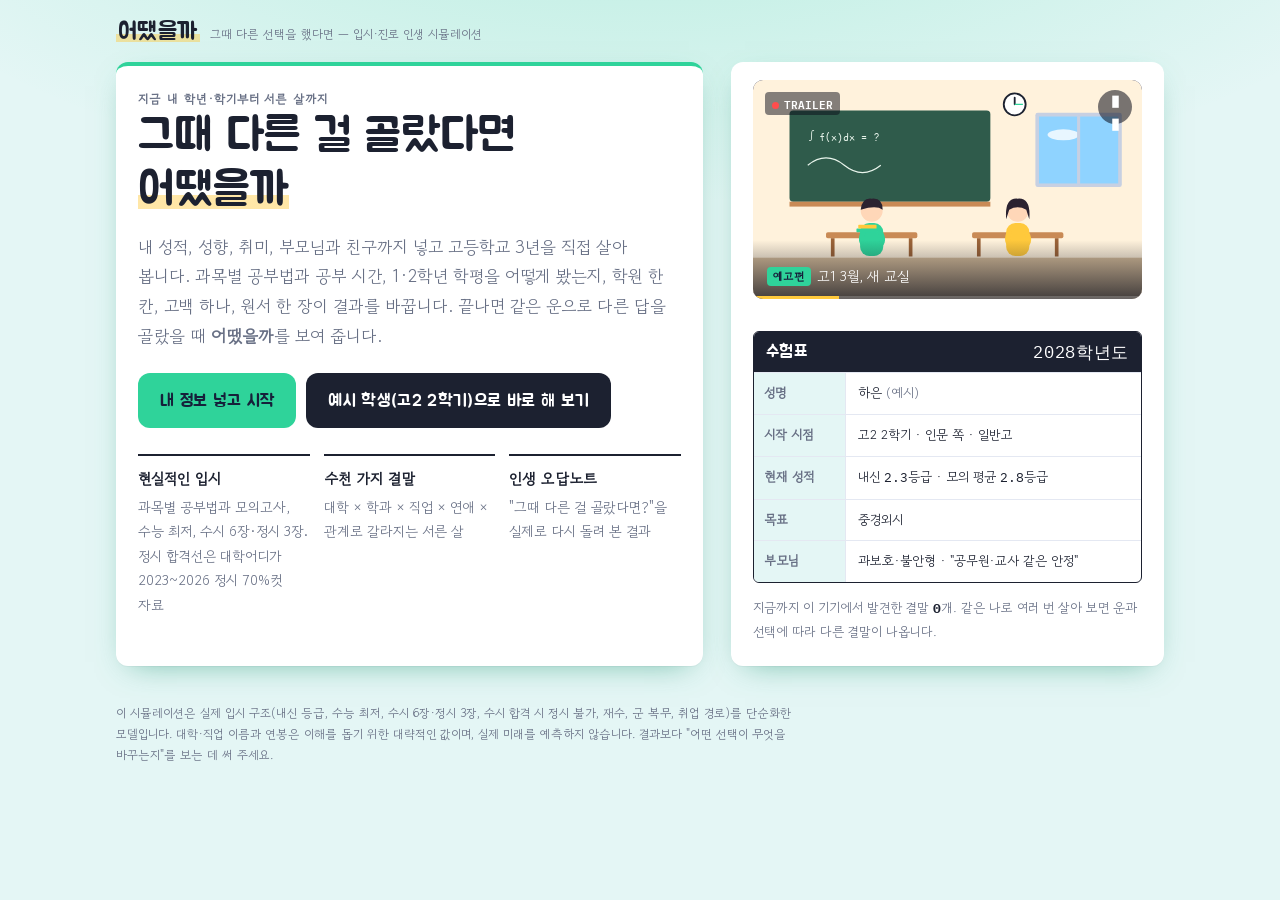
==== eottae/index.html @ bd0b73d7 "관리자 메뉴: '공부 현황'을 빼고 '어땠을까'(입시·진로 인생 시뮬레이션)를 넣다 - 학생 관리 묶음의 '공부 현황' 단추와 화면, 불러오는 함수를 지웠다 - 그 자리에 '어땠을" ====
<!doctype html>
<html lang="ko">
<title>어땠을까</title>
<meta name="claude:viewport-fit-sides" content="cover">
<meta name="viewport" content="width=device-width, initial-scale=1, viewport-fit=cover">
<meta charset="utf-8">
<link rel="preconnect" href="https://fonts.googleapis.com">
<link rel="preconnect" href="https://fonts.gstatic.com" crossorigin>
<link rel="stylesheet" href="https://fonts.googleapis.com/css2?family=Jua&family=Gowun+Dodum&family=Gaegu:wght@400;700&family=IBM+Plex+Mono:wght@500;600&display=swap">
<style>
/* 레이아웃: 시험지 카드 구조는 그대로. 학년마다 색이 바뀌고(고1 연두 → 고2 하늘 → 고3 보라 → 입시 주황 → 대학 코랄 → 서른 금색),
   방금 한 선택이 좋았는지·아쉬웠는지·보통이었는지에 따라 화면 분위기 색(mood)이 바뀐다. 상황마다 짧은 그림 영상이 붙는다. */
:root {
  --base: #f8faff; --sheet: #ffffff; --ink: #1c2130; --muted: #687085; --rule: #e4e8f2;
  --accent: #2fd39a; --accent2: #ffc93c;
  --on: #16203a;   /* 밝은 메인 색 위의 글자 */
  --accent-ink: color-mix(in srgb, var(--accent) 58%, #0f1630);   /* 밝은 바탕 위에 메인 색으로 쓰는 글자 */
  --good: #12a564; --bad: #e5483d; --normal: #7d879b;
  --mood: var(--accent);
  --omr: var(--accent);
  --omr-soft: color-mix(in srgb, var(--accent) 13%, var(--sheet));
  --paper: color-mix(in srgb, var(--accent) 10%, var(--base));
  --hl: color-mix(in srgb, var(--accent2) 45%, transparent);
  --red: #e5483d; --red-soft: color-mix(in srgb, #e5483d 14%, var(--sheet));
  --good-soft: color-mix(in srgb, var(--good) 13%, var(--sheet));
  --warn: #c27a0e; --warn-soft: color-mix(in srgb, #f5a524 16%, var(--sheet));
  --bad-soft: color-mix(in srgb, var(--bad) 13%, var(--sheet));
  --shadow: 0 1px 0 rgba(28,33,48,.04), 0 10px 30px -14px color-mix(in srgb, var(--accent) 45%, rgba(28,33,48,.4));
  --f-display: "Jua", "Gowun Dodum", "Apple SD Gothic Neo", "Malgun Gothic", sans-serif;
  --f-body: "Gowun Dodum", "Apple SD Gothic Neo", "Malgun Gothic", sans-serif;
  --f-hand: "Gaegu", "Gowun Dodum", cursive;
  --f-num: "IBM Plex Mono", ui-monospace, "SFMono-Regular", Menlo, monospace;
  --r: 12px;
}
@media (prefers-color-scheme: dark) { :root:not([data-theme="light"]) { --base: #0f1118; --sheet: #181b25; --ink: #eceef4; --muted: #a0a7b8; --rule: #2a2f3d; --good: #3ad48b; --bad: #ff6a5f; --normal: #9aa3b6; --warn: #f0b04a; --accent-ink: var(--accent); color-scheme: dark; } }
:root[data-theme="dark"] { --base: #0f1118; --sheet: #181b25; --ink: #eceef4; --muted: #a0a7b8; --rule: #2a2f3d; --good: #3ad48b; --bad: #ff6a5f; --normal: #9aa3b6; --warn: #f0b04a; --accent-ink: var(--accent); color-scheme: dark; }
:root[data-phase="g1"]  { --accent: #2fd39a; --accent2: #ffc93c; }
:root[data-phase="g2"]  { --accent: #4aa8ff; --accent2: #3fe0e8; }
:root[data-phase="g3"]  { --accent: #a68bff; --accent2: #ff8cc6; }
:root[data-phase="adm"] { --accent: #ff9d52; --accent2: #ffd84d; }
:root[data-phase="col"] { --accent: #ff7fa6; --accent2: #b49bff; }
:root[data-phase="end"] { --accent: #f7c52b; --accent2: #ff7fa6; }
:root[data-mood="good"]   { --mood: var(--good); }
:root[data-mood="bad"]    { --mood: var(--bad); }
:root[data-mood="normal"] { --mood: var(--normal); }

* { box-sizing: border-box; }
html, body { min-height: 100%; }
body { word-break: keep-all; overflow-wrap: anywhere; margin: 0; background: radial-gradient(1200px 520px at 50% -160px, color-mix(in srgb, var(--mood) 26%, transparent), transparent 70%), var(--paper); background-repeat: no-repeat; transition: background .6s ease; color: var(--ink); font: 16px/1.75 var(--f-body); letter-spacing: 0; -webkit-font-smoothing: antialiased; }
.wrap { max-width: 1080px; margin: 0 auto; padding-block: 20px 64px; padding-left: max(16px, env(safe-area-inset-left, 0px)); padding-right: max(16px, env(safe-area-inset-right, 0px)); }
h1, h2, h3 { text-wrap: balance; margin: 0; }
button { font: inherit; color: inherit; cursor: pointer; }
button:focus-visible, input:focus-visible, select:focus-visible { outline: 2px solid var(--omr); outline-offset: 2px; }
.num { font-family: var(--f-num); font-variant-numeric: tabular-nums; }
.eyebrow { font-size: 12px; letter-spacing: .08em; color: var(--muted); font-weight: 600; }

/* 상단 */
.top { display: flex; align-items: center; justify-content: space-between; gap: 12px; margin-bottom: 18px; }
.brand { display: flex; align-items: baseline; gap: 10px; }
.brand b { font: 400 24px/1 var(--f-display); color: var(--ink); letter-spacing: -.02em; background: linear-gradient(transparent 58%, var(--hl) 58%, var(--hl) 92%, transparent 92%); padding: 0 2px; }
.brand b { white-space: nowrap; }
.brand span { font-size: 12px; color: var(--muted); }
@media (max-width: 480px) { .brand span { display: none; } }
.ghost { background: none; border: 1px solid var(--rule); border-radius: 999px; padding: 6px 12px; font-size: 13px; color: var(--muted); }
.ghost:hover { color: var(--ink); border-color: var(--muted); }

/* 시트 */
.sheet { background: var(--sheet); border-radius: var(--r); box-shadow: var(--shadow); position: relative; }
.sheet.omr { border-left: 0; border-top: 4px solid var(--accent); }

.pad { padding: 22px 22px; }
@media (max-width: 560px) { .pad { padding: 18px 16px; } }

/* 시작 화면 */
.hero { display: grid; grid-template-columns: 1.15fr .85fr; gap: 28px; align-items: stretch; }
@media (max-width: 820px) { .hero { grid-template-columns: 1fr; } }
.hero h1 { font: 400 46px/1.18 var(--f-display); letter-spacing: 0; word-break: keep-all; }
.hero h1 em { font-style: normal; background: linear-gradient(transparent 60%, var(--hl) 60%, var(--hl) 92%, transparent 92%); }
.hero p.lead { font-size: 17px; color: var(--muted); max-width: 34em; margin: 14px 0 22px; }
.ticket { display: grid; gap: 0; border: 1.5px solid var(--ink); border-radius: 6px; overflow: hidden; font-size: 13px; }
.ticket .row { display: grid; grid-template-columns: 92px 1fr; border-top: 1px solid var(--rule); }
.ticket .row:first-child { border-top: 0; }
.ticket .k { background: var(--paper); color: var(--muted); font-weight: 700; padding: 9px 10px; border-right: 1px solid var(--rule); }
.ticket .v { padding: 9px 12px; min-width: 0; }
.ticket .head { background: var(--ink); color: var(--sheet); padding: 10px 12px; font: 400 17px/1.2 var(--f-display); letter-spacing: .04em; display: flex; justify-content: space-between; }
.cta { display: inline-flex; align-items: center; gap: 8px; background: var(--omr); color: var(--on); border: 0; border-radius: 8px; padding: 13px 22px; font-weight: 700; font-size: 16px; }
.cta:hover { filter: brightness(1.06); }
.cta.secondary { background: var(--ink); color: var(--sheet); }
.cta:disabled { opacity: .45; cursor: not-allowed; }
.feat { display: grid; grid-template-columns: repeat(3, 1fr); gap: 14px; margin-top: 26px; }
@media (max-width: 680px) { .feat { grid-template-columns: 1fr; } }
.feat div { border-top: 2px solid var(--ink); padding-top: 10px; font-size: 14px; color: var(--muted); }
.feat b { display: block; color: var(--ink); font-size: 15px; margin-bottom: 2px; }

/* 설정 화면 */
.steps { display: flex; gap: 6px; margin-bottom: 14px; flex-wrap: wrap; }
.steps button { border: 1px solid var(--rule); background: var(--sheet); border-radius: 999px; padding: 6px 12px; font-size: 13px; color: var(--muted); }
.steps button.on { background: var(--ink); color: var(--sheet); border-color: var(--ink); }
.form { display: grid; gap: 20px; }
.field { display: grid; gap: 8px; align-content: start; }
.grid2 { align-items: start; }
.field > label, .field > .lab { font-weight: 600; font-size: 14px; }
.field .hint { font-size: 12.5px; color: var(--muted); margin-top: -4px; }
.grid2 { display: grid; grid-template-columns: 1fr 1fr; gap: 18px 24px; }
@media (max-width: 680px) { .grid2 { grid-template-columns: 1fr; } }
input[type=text], input[type=number], select { width: 100%; background: var(--paper); color: var(--ink); border: 1px solid var(--rule); border-radius: 8px; padding: 10px 12px; font: inherit; }
.seg { display: flex; flex-wrap: wrap; gap: 6px; }
.seg button { border: 1px solid var(--rule); background: var(--paper); border-radius: 8px; padding: 8px 12px; font-size: 14px; }
.seg button.on { border-color: var(--omr); background: var(--omr-soft); color: var(--accent-ink); font-weight: 700; }
.cards { display: grid; grid-template-columns: repeat(auto-fill, minmax(190px, 1fr)); gap: 8px; }
.cards button { text-align: left; border: 1px solid var(--rule); background: var(--paper); border-radius: 8px; padding: 10px 12px; font-size: 13px; color: var(--muted); }
.cards button b { display: block; color: var(--ink); font-size: 14px; }
.cards button.on { border-color: var(--omr); background: var(--omr-soft); }
.cards button.on b { color: var(--accent-ink); }
.grid4 { display: grid; grid-template-columns: repeat(4, 1fr); gap: 8px; }
@media (max-width: 480px) { .grid4 { grid-template-columns: repeat(2, 1fr); } }
.sub { display: grid; gap: 4px; font-size: 13px; color: var(--muted); }
.slider { display: grid; grid-template-columns: 96px 1fr; gap: 10px; align-items: center; }
.bubbles { display: flex; gap: 6px; flex-wrap: wrap; }
.bubbles button { width: 34px; height: 34px; border-radius: 50%; border: 1.5px solid var(--omr); background: transparent; color: var(--accent-ink); font: 600 13px var(--f-num); }
.bubbles button.on { background: var(--ink); border-color: var(--ink); color: var(--sheet); }
.bubbles .ends { font-size: 12px; color: var(--muted); align-self: center; }
.formnav { display: flex; justify-content: space-between; gap: 10px; margin-top: 22px; flex-wrap: wrap; }

/* 게임 화면 */
.ruler { display: grid; grid-template-columns: repeat(6, 1fr); gap: 4px; margin-bottom: 16px; }
.ruler div { font-size: 12px; color: var(--muted); padding-top: 6px; border-top: 4px solid var(--rule); text-align: center; }
.ruler div.done { border-color: var(--ink); color: var(--ink); }
.ruler div.now { border-color: var(--omr); color: var(--accent-ink); font-weight: 700; }
.game { display: grid; grid-template-columns: 300px 1fr; gap: 18px; align-items: start; }
@media (max-width: 860px) { .game { grid-template-columns: 1fr; } }
.status { position: sticky; top: calc(env(safe-area-inset-top, 0px) + 12px); }
@media (max-width: 860px) { .status { position: static; order: 2; } }
.status h3 { font: 400 22px/1.2 var(--f-display); }
.status .who { color: var(--muted); font-size: 13px; margin: 2px 0 14px; }
.scores { display: grid; grid-template-columns: 1fr 1fr; gap: 8px; margin-bottom: 14px; }
.score { border: 1.5px solid var(--ink); border-radius: 6px; padding: 8px 10px; }
.score .k { font-size: 11.5px; color: var(--muted); }
.score .g { font: 600 22px/1.1 var(--f-num); }
.score .g small { font: 500 11px var(--f-body); color: var(--muted); margin-left: 3px; }
.bars { display: grid; gap: 7px; }
.bar { display: grid; grid-template-columns: 86px 1fr 28px; gap: 8px; align-items: center; font-size: 12.5px; }
.bar .track { height: 7px; background: var(--paper); border-radius: 4px; overflow: hidden; }
.bar .fill { height: 100%; background: var(--ink); border-radius: 4px; transition: width .4s ease; }
.bar.badv .fill { background: var(--red); }
.bar .v { font: 500 12px var(--f-num); text-align: right; color: var(--muted); }
.chips { display: flex; flex-wrap: wrap; gap: 6px; margin-top: 14px; }
.chip { font-size: 12px; border: 1px solid var(--rule); border-radius: 999px; padding: 3px 9px; color: var(--muted); }
.chip b { color: var(--ink); font-weight: 600; }

.feed { display: grid; gap: 8px; margin-bottom: 14px; }
.note { padding: 10px 14px; border-radius: 8px; background: var(--paper); font-size: 14px; border-left: 3px solid var(--rule); }
.note.good { background: var(--good-soft); border-color: var(--good); }
.note.warn { background: var(--warn-soft); border-color: var(--warn); }
.note.bad { background: var(--bad-soft); border-color: var(--bad); }
.note .t { font-size: 11.5px; color: var(--muted); display: block; }
@media (prefers-reduced-motion: no-preference) { .note.fresh { animation: rise .35s ease both; } @keyframes rise { from { transform: translateY(6px); opacity: .4; } } }

.q { padding: 22px; }
.q .qno { display: flex; align-items: center; gap: 10px; margin-bottom: 8px; }
.q .qno span.badge { font: 600 12px var(--f-num); background: var(--ink); color: var(--sheet); border-radius: 4px; padding: 2px 7px; }
.q .qno span.when { font-size: 13px; color: var(--muted); }
.q h2 { font: 400 27px/1.3 var(--f-display); letter-spacing: -.02em; margin-bottom: 10px; }
.q p.ctx { font-size: 16px; line-height: 1.8; }
.opt .txt { display: grid; gap: 2px; }
.opt .hint { font-size: 12.5px; color: var(--muted); line-height: 1.5; }
.q p.ctx { margin: 0 0 16px; max-width: 46em; }
.opts { display: grid; gap: 8px; }
.opt { display: grid; grid-template-columns: 30px 1fr; gap: 12px; align-items: center; text-align: left; background: var(--paper); border: 1px solid var(--rule); border-radius: 8px; padding: 11px 14px; font-size: 15px; }
.opt:hover { border-color: var(--omr); }
.opt .bub { width: 26px; height: 26px; border-radius: 50%; border: 1.5px solid var(--omr); display: grid; place-items: center; color: var(--accent-ink); font: 600 12px var(--f-num); }
.opt:hover .bub { background: var(--ink); border-color: var(--ink); color: var(--sheet); }
.alloc { display: grid; gap: 8px; }
.arow { display: grid; grid-template-columns: 1fr auto; gap: 10px; align-items: center; border-bottom: 1px dashed var(--rule); padding-bottom: 8px; }
.arow .nm b { display: block; font-size: 15px; }
.arow .nm span { font-size: 12.5px; color: var(--muted); }
.step { display: flex; align-items: center; gap: 6px; }
.step button { width: 32px; height: 32px; border-radius: 8px; border: 1px solid var(--rule); background: var(--paper); font-size: 18px; line-height: 1; }
.step button:disabled { opacity: .35; cursor: default; }
.step .val { width: 26px; text-align: center; font: 600 17px var(--f-num); }
.cells { display: grid; grid-template-columns: repeat(10, 1fr); gap: 4px; margin: 14px 0 6px; }
.subj { display: grid; grid-template-columns: repeat(4, 1fr); gap: 6px; margin: -6px 0 14px; }
.subj .sg { border-radius: 6px; padding: 5px 0; text-align: center; background: color-mix(in srgb, var(--c) 12%, var(--sheet)); border: 1px solid color-mix(in srgb, var(--c) 40%, transparent); }
.subj .sg span { display: block; font-size: 11px; color: var(--muted); }
.subj .sg b { font: 600 18px var(--f-num); color: var(--c); }
.cells i { height: 26px; border-radius: 4px; border: 1.5px solid var(--omr); display: grid; place-items: center; font: 600 10.5px var(--f-body); font-style: normal; color: var(--sheet); overflow: hidden; white-space: nowrap; }
.cells i.empty { background: transparent; }
.left { font-size: 13px; color: var(--muted); }
.qactions { display: flex; gap: 10px; flex-wrap: wrap; margin-top: 14px; align-items: center; }
.banner { background: var(--warn-soft); border: 1px solid var(--warn); color: var(--ink); border-radius: 8px; padding: 9px 12px; font-size: 13.5px; margin-bottom: 12px; }
details.past { margin-top: 14px; }
details.past summary { cursor: pointer; color: var(--muted); font-size: 13px; }
details.past .feed { margin-top: 8px; max-height: 360px; overflow: auto; }

/* 결과 화면 */
.report { display: grid; grid-template-columns: 1.1fr .9fr; gap: 18px; }
@media (max-width: 860px) { .report { grid-template-columns: 1fr; } }
.report h1 { font: 400 34px/1.25 var(--f-display); letter-spacing: 0; margin: 6px 0 6px; }
.report h1 span { background: linear-gradient(transparent 60%, var(--hl) 60%, var(--hl) 92%, transparent 92%); }
.report .job { font-size: 18px; font-weight: 600; }
.report .sub { color: var(--muted); }
.story { margin: 16px 0 0; padding: 0; list-style: none; display: grid; gap: 6px; }
.story li { padding-left: 14px; position: relative; }
.story li::before { content: ""; position: absolute; left: 0; top: .72em; width: 6px; height: 6px; border-radius: 50%; background: var(--omr); }
.gradebook { width: 100%; border-collapse: collapse; font-size: 14px; }
.gradebook th, .gradebook td { border: 1px solid var(--rule); padding: 8px 10px; text-align: left; }
.gradebook th { background: transparent; color: var(--muted); font-weight: 500; width: 30%; }
.gradebook td.g { font: 34px/1 var(--f-hand); color: var(--red); width: 70px; text-align: center; }
.meta { display: flex; gap: 8px 16px; flex-wrap: wrap; margin-top: 12px; font-size: 12.5px; color: var(--muted); }
.sectionhead { display: flex; align-items: baseline; justify-content: space-between; gap: 10px; margin: 30px 0 12px; flex-wrap: wrap; }
.sectionhead h2 { font: 400 28px/1.2 var(--f-display); letter-spacing: -.02em; }
.sectionhead p { margin: 0; color: var(--muted); font-size: 14px; }
.wrong { display: grid; gap: 12px; }
.wcard { display: grid; grid-template-columns: 54px 1fr; gap: 0; overflow: hidden; }
.wcard .mark { background: var(--red-soft); color: var(--red); display: grid; place-items: center; font: 54px/1 var(--f-hand); border-right: 1px dashed var(--rule); }
.wcard.goodc .mark { background: var(--good-soft); color: var(--good); }
.wcard .body { padding: 16px 18px; min-width: 0; }
.wcard .when { font-size: 12.5px; color: var(--muted); }
.wcard h3 { font-size: 17px; margin: 2px 0 10px; }
.ans { display: grid; grid-template-columns: 76px 1fr; gap: 4px 10px; font-size: 14px; }
.ans .k { color: var(--muted); font-size: 12.5px; padding-top: 2px; }
.ans .mine { text-decoration: line-through; text-decoration-color: var(--red); text-decoration-thickness: 2px; }
.goodc .ans .mine { text-decoration: none; }
.result { margin-top: 10px; background: var(--paper); border-radius: 8px; padding: 10px 12px; font-size: 14px; }
.delta { display: flex; gap: 6px; flex-wrap: wrap; margin-top: 6px; }
.delta span { font: 600 12px var(--f-num); border-radius: 4px; padding: 2px 7px; }
.delta .up { background: var(--good-soft); color: var(--good); }
.delta .down { background: var(--bad-soft); color: var(--bad); }
.wcard .redo { margin-top: 10px; }
.small { font-size: 13px; }
.muted { color: var(--muted); }
.timeline { display: grid; gap: 6px; }
.computing { padding: 18px; color: var(--muted); }
.endactions { display: flex; gap: 10px; flex-wrap: wrap; margin-top: 18px; }
.toast { position: fixed; left: 50%; bottom: calc(env(safe-area-inset-bottom, 0px) + 20px); transform: translateX(-50%); background: var(--ink); color: var(--sheet); padding: 9px 16px; border-radius: 8px; font-size: 14px; z-index: 9; }
/* 짧은 영상(움직이는 그림) */
.clip { position: relative; aspect-ratio: 16 / 9; max-width: 100%; border-radius: 10px; overflow: hidden; background: #1d2550; margin: -4px 0 18px; box-shadow: inset 0 0 0 1px rgba(0,0,0,.06);
  --sc-sky: #8fd3ff; --sc-sunset: #ffb38a; --sc-night: #1f2757; --sc-wall: #fff2dc; --sc-wallN: #2b3058; --sc-wallWarm: #ffe6cf; --sc-wallCool: #e5efff; --sc-floor: #d8bf9c;
  --sc-wood: #c98a55; --sc-wood2: #9c6438; --sc-frame: #c7d0e2; --sc-sheet: #ffffff; --sc-ink: #1d2230; --sc-line: #d7dce6; --sc-muted: #b8c0d4; --sc-skin: #ffd7b8; --sc-hair: #2b2230;
  --sc-pants: #3b4a6b; --sc-accent: var(--accent); --sc-accent2: var(--accent2); --sc-glow: #bfe6ff; --sc-bed: #8fb0e8; --sc-road: #3a3f52; --sc-bldg: #c5d3ea; --sc-bldgN: #30386a;
  --sc-door: #8a5a3a; --sc-army: #5d7a3a; --sc-labcoat: #f4f6fa; }
.clip svg, .clip video { display: block; width: 100%; height: 100%; object-fit: cover; }
.clip .cap { position: absolute; left: 0; right: 0; bottom: 0; padding: 26px 14px 12px; background: linear-gradient(transparent, rgba(10,12,24,.72)); color: #fff; font-size: 14px; line-height: 1.5; }
.clip .cap b { display: inline-block; font-size: 11px; letter-spacing: .08em; background: var(--accent); color: var(--on); border-radius: 4px; padding: 1px 6px; margin-right: 6px; vertical-align: 1px; }
.clip .bar { position: absolute; left: 0; bottom: 0; height: 3px; width: 100%; background: rgba(255,255,255,.2); }
.clip .bar i { display: block; height: 100%; width: 100%; background: var(--accent2); transform-origin: left; animation: prog 6s linear infinite; }
.clip .pp { position: absolute; top: 10px; right: 10px; width: 34px; height: 34px; border-radius: 50%; border: 0; background: rgba(10,12,24,.55); color: #fff; font-size: 13px; display: grid; place-items: center; }
.clip .rec { position: absolute; top: 12px; left: 12px; font: 600 11px var(--f-num); color: #fff; background: rgba(10,12,24,.5); border-radius: 4px; padding: 2px 7px; }
.clip .rec::before { content: ""; display: inline-block; width: 7px; height: 7px; border-radius: 50%; background: #ff4d4d; margin-right: 5px; vertical-align: 0; animation: blink 1.2s steps(2) infinite; }
.clip.paused *, .clip.paused { animation-play-state: paused !important; }
@keyframes prog { from { transform: scaleX(0); } to { transform: scaleX(1); } }
.scene * { transform-box: view-box; }
.a-breathe { animation: breathe 3s ease-in-out infinite; } @keyframes breathe { 50% { transform: translateY(-1.5px); } }
.a-bob { animation: bob .45s ease-in-out infinite; } @keyframes bob { 50% { transform: translateY(-5px); } }
.a-wave { animation: wave 1.4s ease-in-out infinite; } @keyframes wave { 50% { transform: rotate(-14deg); } }
.a-glow { animation: glow 2.4s ease-in-out infinite; } @keyframes glow { 50% { opacity: .55; } }
.a-fall { animation: fall 5s linear infinite; } @keyframes fall { from { transform: translate(0, 0) rotate(0); } to { transform: translate(-30px, 400px) rotate(300deg); } }
.a-rain { animation: rain 1s linear infinite; } @keyframes rain { to { transform: translate(-16px, 400px); } }
.a-pulse { animation: pulse 3s ease-in-out infinite; } @keyframes pulse { 50% { opacity: .5; } }
.a-drift { animation: drift 9s ease-in-out infinite; } @keyframes drift { 50% { transform: translateX(40px); } }
.a-twinkle { animation: twinkle 2.2s ease-in-out infinite; } @keyframes twinkle { 50% { opacity: .2; } }
.a-spin { animation: spin 4s linear infinite; } .a-spin-slow { animation: spin 40s linear infinite; } @keyframes spin { to { transform: rotate(360deg); } }
.a-pop { animation: pop 6s ease infinite both; } @keyframes pop { 0% { opacity: 0; transform: scale(.6); } 6%, 88% { opacity: 1; transform: scale(1); } 100% { opacity: 0; } }
.a-rise { animation: rise 3.6s ease-in infinite; } @keyframes rise { 0% { opacity: 0; transform: translateY(20px); } 20% { opacity: 1; } 100% { opacity: 0; transform: translateY(-90px); } }
.a-flicker { animation: flicker 3s steps(1) infinite; } @keyframes flicker { 0%, 47%, 53%, 100% { opacity: 1; } 50% { opacity: .55; } }
.a-sway { animation: sway 4s ease-in-out infinite; } @keyframes sway { 50% { transform: rotate(3deg); } }
.a-shake { animation: shake .5s linear infinite; } .a-shake-soft { animation: shake 1.6s linear infinite; } @keyframes shake { 25% { transform: translate(1.5px, -1px); } 75% { transform: translate(-1.5px, 1px); } }
.a-draw { stroke-dasharray: 320; animation: draw 6s ease infinite; } @keyframes draw { 0% { stroke-dashoffset: 320; } 50%, 100% { stroke-dashoffset: 0; } }
.a-steam { animation: steam 2.4s ease-in-out infinite; } @keyframes steam { 0% { opacity: 0; transform: translateY(4px); } 50% { opacity: .9; } 100% { opacity: 0; transform: translateY(-10px); } }
.a-blink { animation: blink 1.2s steps(2) infinite; } @keyframes blink { 50% { opacity: .2; } }
.a-neon { animation: neon 2.2s steps(1) infinite; } @keyframes neon { 0%, 60%, 100% { opacity: 1; } 62%, 66% { opacity: .3; } 64% { opacity: 1; } }
.a-drip { animation: drip 1.6s ease-in infinite; } @keyframes drip { 0% { opacity: 0; transform: translateY(0); } 30% { opacity: 1; } 100% { opacity: 0; transform: translateY(40px); } }
.a-sweep { animation: sweep 4s ease-in-out infinite; } @keyframes sweep { 0%, 100% { transform: rotate(-14deg); } 50% { transform: rotate(14deg); } }
.a-rgb { animation: rgb 2.4s linear infinite; } @keyframes rgb { 0%, 100% { fill: #ff6b8b; } 33% { fill: #5ef0ff; } 66% { fill: #ffd34d; } }
.a-runacross { animation: runacross 5s linear infinite; } @keyframes runacross { from { transform: translateX(-60px); } to { transform: translateX(700px); } }
.a-drive { animation: drive 7s linear infinite; } @keyframes drive { from { transform: translateX(0); } to { transform: translateX(900px); } }
.a-type { transform-box: fill-box !important; transform-origin: left center; animation: type 6s ease infinite both; } @keyframes type { 0% { transform: scaleX(0); } 30%, 100% { transform: scaleX(1); } }
.a-grow { animation: grow 3s ease-in-out infinite; } @keyframes grow { 50% { transform: scaleY(1.25); } }
.a-wavex { animation: wavex 3s linear infinite; } @keyframes wavex { to { transform: translateX(-160px); } }
.a-flag { animation: flag 1.6s ease-in-out infinite; } @keyframes flag { 50% { transform: skewY(6deg); } }
@media (prefers-reduced-motion: reduce) { .clip *, .clip .bar i { animation: none !important; } }

/* 방금 한 선택의 평가 */
.verdict { border-radius: 12px; padding: 14px 16px; margin-bottom: 14px; background: color-mix(in srgb, var(--mood) 12%, var(--sheet)); border: 1.5px solid color-mix(in srgb, var(--mood) 55%, transparent); }
.verdict .vh { display: flex; align-items: center; gap: 10px; flex-wrap: wrap; margin-bottom: 8px; }
.verdict .vt { font: 400 19px/1.2 var(--f-display); color: var(--mood); }
.verdict .vc { font-size: 12.5px; color: var(--muted); }
.verdict .vi { width: 30px; height: 30px; border-radius: 50%; background: var(--mood); color: #fff; display: grid; place-items: center; font-weight: 800; }
.verdict .feed { margin: 0; }
.verdict .note { background: color-mix(in srgb, var(--sheet) 70%, transparent); }
@media (prefers-reduced-motion: no-preference) { .verdict { animation: vin .45s ease both; } @keyframes vin { from { transform: translateY(-6px) scale(.98); opacity: .2; } } }
.dots { display: flex; flex-wrap: wrap; gap: 4px; margin-top: 14px; }
.dots i { width: 12px; height: 12px; border-radius: 3px; background: var(--normal); opacity: .75; }
.dots i.good { background: var(--good); opacity: 1; } .dots i.bad { background: var(--bad); opacity: 1; }
.dots i.last { outline: 2px solid var(--ink); outline-offset: 1px; }
.dotlegend { font-size: 11.5px; color: var(--muted); margin-top: 6px; display: flex; gap: 10px; flex-wrap: wrap; }
.dotlegend span::before { content: ""; display: inline-block; width: 9px; height: 9px; border-radius: 2px; margin-right: 4px; background: var(--c); }
.opt:hover { border-color: var(--accent); background: color-mix(in srgb, var(--accent) 7%, var(--paper)); }
.ruler div.now { border-color: var(--accent); color: var(--accent-ink); }
.status { border-top: 4px solid var(--mood); transition: border-color .5s; }
.vsum { display: flex; gap: 8px; flex-wrap: wrap; margin-top: 10px; }
.vsum span { font-size: 12.5px; border-radius: 999px; padding: 3px 10px; color: #fff; background: var(--c); }
.acadgrid { display: grid; grid-template-columns: repeat(4, 1fr); gap: 8px; }
@media (max-width: 680px) { .acadgrid { grid-template-columns: 1fr 1fr; } }
.korbox { border: 1px solid color-mix(in srgb, #e5484d 35%, transparent); background: color-mix(in srgb, #e5484d 6%, var(--sheet)); border-radius: 8px; padding: 8px 10px; margin: -4px 0 12px; }
.korbox .kh { font-size: 12px; font-weight: 700; color: #e5484d; display: flex; justify-content: space-between; gap: 6px; }
.korbox .kh span { font-weight: 500; color: var(--muted); }
.korbox .kp { display: grid; grid-template-columns: 1fr 1fr 1.4fr; gap: 6px; margin-top: 4px; }
.korbox .kp div { font-size: 11.5px; color: var(--muted); }
.korbox .kp b { font: 600 15px var(--f-num); color: var(--ink); margin-left: 4px; }
.acadlist { display: grid; gap: 3px; font-size: 12px; margin-bottom: 12px; }
.acadlist div { display: flex; justify-content: space-between; gap: 8px; }
.acadlist .an { font-weight: 700; flex: none; }
.ministat { display: none; }
/* 휴대폰·태블릿 */
@media (max-width: 860px) {
  .ministat { display: flex; flex-wrap: wrap; gap: 6px; align-items: center; margin-bottom: 10px; font-size: 13px; color: var(--muted); }
  .ministat b { font: 600 13px var(--f-num); color: var(--c); background: color-mix(in srgb, var(--c) 12%, var(--sheet)); border-radius: 6px; padding: 3px 8px; }
  .q { padding: 16px; }
  .q h2 { font-size: 22px; }
  .q p.ctx { font-size: 15.5px; }
  .opt { padding: 14px 14px; min-height: 52px; }
  .step button { width: 44px; height: 44px; font-size: 22px; }
  .step .val { width: 30px; }
  .qactions { position: sticky; bottom: 0; z-index: 3; background: var(--sheet); margin: 14px -16px -16px; padding: 12px 16px calc(12px + env(safe-area-inset-bottom, 0px)); border-top: 1px solid var(--rule); border-radius: 0 0 var(--r) var(--r); }
  .qactions .cta { flex: 1; justify-content: center; }
  .bubbles button { width: 40px; height: 40px; }
  .seg button { padding: 10px 13px; }
  .cards button { padding: 12px; }
  .cells { gap: 2px; } .cells i { height: 22px; font-size: 9px; }
  .verdict { padding: 12px; }
  .clip .cap { font-size: 13px; padding: 20px 10px 10px; }
  .clip .pp { width: 40px; height: 40px; }
  .formnav { position: sticky; bottom: 0; z-index: 3; background: var(--sheet); margin: 18px -16px -18px; padding: 12px 16px calc(12px + env(safe-area-inset-bottom, 0px)); border-top: 1px solid var(--rule); }
  .formnav .cta { flex: 1; justify-content: center; }
  .endactions .cta { flex: 1 1 100%; justify-content: center; }
  .steps { overflow-x: auto; flex-wrap: nowrap; padding-bottom: 4px; }
  .steps button { flex: none; }
}
@media (min-width: 600px) and (max-width: 860px) {
  .opts { grid-template-columns: 1fr 1fr; }
  .hero h1 { font-size: 40px; }
}
@media (max-width: 480px) { .hero h1 { font-size: 32px; } .sectionhead h2 { font-size: 23px; } .report h1 { font-size: 27px; } .ruler div { font-size: 11px; } }
@media (hover: none) { .opt:hover { background: var(--paper); border-color: var(--rule); } .opt:active { border-color: var(--accent); background: color-mix(in srgb, var(--accent) 10%, var(--paper)); } }
.cta, .score .g, .subj .sg b, .korbox .kp b, .verdict .vt, .q .qno span.badge, .ministat b, .vsum span, .opt .bub, .bubbles button { font-family: var(--f-display) !important; font-weight: 400 !important; }
.cta { font-size: 17px; letter-spacing: .02em; border-radius: 12px; }
.score .g { font-size: 24px; } .subj .sg b { font-size: 21px; }
.field > label, .field > .lab, .arow .nm b, .wcard h3, .report .job, .status h3 { font-family: var(--f-display); font-weight: 400; letter-spacing: .01em; }
.wcard h3, .report .job { font-size: 18px; }
.gradebook td.g { font: 700 30px/1 var(--f-hand); }
.wcard .mark { font-family: var(--f-hand); font-weight: 700; }
.brand b { letter-spacing: .02em; }
/* 과목별 공부법 고르기 */
.mrows { display: grid; gap: 12px; }
.mrow { border: 1px solid color-mix(in srgb, var(--c) 30%, var(--rule)); border-left: 4px solid var(--c); border-radius: 10px; padding: 10px 12px; background: color-mix(in srgb, var(--c) 4%, var(--sheet)); }
.mrow .mh { display: flex; align-items: baseline; justify-content: space-between; gap: 8px; flex-wrap: wrap; margin-bottom: 8px; }
.mrow .mh b { font: 400 18px/1.2 var(--f-display); color: var(--c); }
.mrow .mh span { font-size: 12.5px; color: var(--muted); }
.mchips { display: flex; flex-wrap: wrap; gap: 6px; }
.mchips button { border: 1px solid var(--rule); background: var(--sheet); border-radius: 999px; padding: 7px 12px; font-size: 13.5px; line-height: 1.3; text-align: left; }
.mchips button.on { border-color: var(--c); background: color-mix(in srgb, var(--c) 14%, var(--sheet)); color: var(--ink); font-weight: 700; box-shadow: inset 0 0 0 1px var(--c); }
.mrow .mhint { font-size: 12.5px; color: var(--muted); margin-top: 7px; }
@media (max-width: 860px) { .mchips button { padding: 10px 13px; min-height: 44px; } }
.methbox { border: 1px solid var(--rule); background: var(--paper); border-radius: 8px; padding: 8px 10px; margin: -4px 0 12px; display: grid; gap: 3px; font-size: 12px; }
.methbox .mt { font-size: 12px; font-weight: 700; display: flex; justify-content: space-between; gap: 6px; }
.methbox .mt span { font-weight: 500; color: var(--muted); }
.methbox div.ml { display: flex; justify-content: space-between; gap: 8px; }
.methbox .an { font-weight: 700; flex: none; }
.fitline { font-size: 12px; color: var(--muted); margin: -6px 0 12px; line-height: 1.5; }
.fitline b { color: var(--ink); }
footer.fine { margin-top: 36px; font-size: 12px; color: var(--muted); max-width: 60em; }
</style>

<div class="wrap">
  <div class="top">
    <div class="brand"><b>어땠을까</b><span>그때 다른 선택을 했다면 — 입시·진로 인생 시뮬레이션</span></div>
    <button class="ghost" id="homeBtn" type="button" hidden>처음 화면</button>
  </div>
  <main id="app"></main>
  <footer class="fine">이 시뮬레이션은 실제 입시 구조(내신 등급, 수능 최저, 수시 6장·정시 3장, 수시 합격 시 정시 불가, 재수, 군 복무, 취업 경로)를 단순화한 모델입니다. 대학·직업 이름과 연봉은 이해를 돕기 위한 대략적인 값이며, 실제 미래를 예측하지 않습니다. 결과보다 "어떤 선택이 무엇을 바꾸는지"를 보는 데 써 주세요.</footer>
</div>
<div class="toast" id="toast" hidden></div>

<script src="engine.js"></script>
<script src="scenes.js"></script>
<script>
(function () {
'use strict';
const CS = window.CareerSim;
const SC = window.CareerScenes;
const PHASE_KEYS = ['g1', 'g2', 'g3', 'adm', 'col', 'end'];
const VERDICT = {
  good: { t: '좋은 선택', i: '▲', c: '이 선택으로 상황이 나아졌다' },
  bad: { t: '아쉬운 선택', i: '▼', c: '이 선택이 발목을 잡았다' },
  normal: { t: '무난한 선택', i: '●', c: '크게 달라진 건 없다' },
};
function setTheme(phase, mood) {
  const r = document.documentElement;
  if (phase) r.dataset.phase = phase; else delete r.dataset.phase;
  if (mood) r.dataset.mood = mood; else delete r.dataset.mood;
}
// 짧은 영상 하나 — 같은 장면이면 다시 그리지 않아 재생이 끊기지 않는다
const clipCache = {};
function clipHTML(scene, caption, tag) {
  return `<div class="clip" data-scene="${esc(scene.name)}">${SC.render(scene.name, scene)}<span class="rec">${esc(tag || 'SCENE')}</span>
    <button type="button" class="pp" aria-label="일시정지" data-pp>❚❚</button>${caption ? `<div class="cap">${caption}</div>` : ''}<div class="bar"><i></i></div></div>`;
}
function mountClip(slotId, key, html) {
  const slot = document.getElementById(slotId);
  if (!slot) return;
  if (clipCache[slotId] && clipCache[slotId].key === key) slot.replaceWith(clipCache[slotId].node);
  else { slot.innerHTML = html; clipCache[slotId] = { key, node: slot }; }
  const node = clipCache[slotId].node;
  const pp = node.querySelector('[data-pp]');
  if (pp) pp.onclick = () => { const c = node.querySelector('.clip'); c.classList.toggle('paused'); pp.textContent = c.classList.contains('paused') ? '▶' : '❚❚'; pp.setAttribute('aria-label', c.classList.contains('paused') ? '재생' : '일시정지'); };
}
function firstSentence(t) { const m = String(t || '').match(/^[^.!?…]*[.!?…]?/); return (m ? m[0] : t).slice(0, 70); }
const $app = document.getElementById('app');
const esc = s => String(s == null ? '' : s).replace(/[&<>"']/g, c => ({ '&': '&amp;', '<': '&lt;', '>': '&gt;', '"': '&quot;', "'": '&#39;' }[c]));
const store = {
  get(k, d) { try { const v = localStorage.getItem('ccs:' + k); return v ? JSON.parse(v) : d; } catch (e) { return d; } },
  set(k, v) { try { localStorage.setItem('ccs:' + k, JSON.stringify(v)); } catch (e) {} },
};
function toast(msg) { const t = document.getElementById('toast'); t.textContent = msg; t.hidden = false; clearTimeout(toast._t); toast._t = setTimeout(() => { t.hidden = true; }, 2200); }
function newSeed() { return Math.random().toString(36).slice(2, 10); }

// 등급 ↔ 상위 %
const G9 = [2, 7.5, 17, 31.5, 50, 68.5, 83, 92.5, 98];
const G5 = [5, 22, 50, 78, 95];
function gradeToPct(g, five) { const t = five ? G5 : G9; g = Math.max(1, Math.min(t.length, +g || 1)); const i = Math.floor(g) - 1; if (i >= t.length - 1) return t[t.length - 1]; return t[i] + (t[i + 1] - t[i]) * (g - Math.floor(g)); }

// ── 학생 정보 입력 항목 ──
const OPT = {
  gender: [['m', '남'], ['f', '여'], ['x', '밝히지 않음']],
  grade: [[1, '고1'], [2, '고2'], [3, '고3']],
  track: [['자연', '자연(이과) 쪽'], ['인문', '인문(문과) 쪽']],
  school: [['general', '일반고'], ['jasa', '자사고'], ['special', '특목고(과고·외고 등)']],
  region: [['gangnam', '서울 강남권'], ['metro', '서울·수도권'], ['city', '지방 대도시'], ['rural', '지방 중소도시·농어촌']],
  wealth: [['high', '여유 있다'], ['mid', '보통'], ['low', '빠듯하다']],
  sibling: [['none', '외동·평범'], ['better', '공부 잘하는 형제와 비교당함'], ['younger', '돌봐야 할 동생이 있음']],
  when: { 1: [[0, '1학기'], [1, '여름방학'], [2, '2학기'], [3, '겨울방학']], 2: [[4, '1학기'], [5, '여름방학'], [6, '2학기'], [7, '겨울방학(고3 직전)']], 3: [[8, '1학기'], [9, '여름(원서 직전)']] },
  subject: [['phys', '미적분·물리·화학'], ['bio', '생명과학·화학'], ['soc', '경제·정치와 법·사회문화'], ['lang', '언어와 매체·윤리·제2외국어'], ['easy', '내신 따기 쉬운 과목 위주']],
  pJob: [['office', '회사원'], ['public', '공무원·교사'], ['pro', '의사·변호사 등 전문직'], ['self', '자영업·가게'], ['labor', '생산·서비스직'], ['none', '잘 모르겠다']],
  pBond: [['good', '사이가 좋다'], ['cold', '대화가 별로 없다'], ['fight', '자주 싸운다'], ['single', '한부모 가정']],
  romanceNow: [['none', '없다'], ['crush', '짝사랑 중'], ['dating', '연애 중']],
  screen: [[1, '2시간 이하'], [2, '3~4시간'], [3, '5~6시간'], [4, '7시간 이상']],
  academies: [[0, '안 다님'], [1, '1개'], [2, '2개'], [3, '3개 이상']],
  clarity: [[1, '전혀 모르겠다'], [2, '어렴풋이 있다'], [3, '확실하다']],
};
const SUBJ = [['kor', '국어'], ['math', '수학'], ['eng', '영어'], ['inq', '탐구']];
const STYLE_D = { steady: '매일 조금씩, 꾸준히', cram: '시험 직전에 몰아서', immerse: '좋아하는 과목만 깊게', perfect: '하나라도 틀리면 불안', hack: '요령과 효율 중시' };
const PSTYLE_D = { strict: '성적과 생활을 강하게 관리', warm: '대화가 많고 믿어 줌', lax: '"알아서 해"', anxious: '걱정이 많고 다 챙기려 함', absent: '일이 바빠 얼굴 보기 힘듦' };
const FG_D = { rival: '서로 성적을 의식하는 사이', party: 'PC방·노래방·편의점 단골', gamers: '단톡방은 게임 얘기뿐', club: '동아리·예체능으로 모인 친구', alone: '혼자 다니는 게 편함' };
const TRAITS = [
  ['diligence', '성실함', '자주 미룬다', '계획은 지킨다'],
  ['grit', '멘탈 회복력', '쉽게 무너진다', '금방 털고 일어난다'],
  ['social', '사교성', '혼자가 편하다', '어디서든 친구를 만든다'],
  ['curiosity', '호기심', '시키는 것만', '궁금하면 파고든다'],
  ['confidence', '자신감', '늘 불안하다', '나는 될 거라 믿는다'],
  ['impulse', '유혹에 약함', '참을성이 강하다', '폰·게임을 못 끊는다'],
];
const ABIL = [
  ['focus', '집중력', '10분도 힘들다', '몇 시간도 거뜬'],
  ['comprehension', '이해력', '설명을 여러 번 들어야', '한 번에 원리를 잡는다'],
  ['memory', '암기력', '외워도 금방 잊는다', '한 번 보면 기억한다'],
];
const SAMPLE = {
  name: '하은', gender: 'f', grade: 1, track: '인문', school: 'general', region: 'metro',
  gpaG: 2.3, mockG: 3, recordLv: 3, style: 'cram', startTurn: 6, subject: 'soc',
  subj: { kor: 2, math: 4, eng: 2, inq: 3 }, acad: { kor: 'director', math: 'big', eng: 'online', inq: 'none' }, pJob: 'office', pBond: 'cold', romanceNow: 'crush', screen: 3, academies: 2, clarity: 2,
  diligence: 3, grit: 2, social: 4, curiosity: 4, confidence: 3, impulse: 4, focus: 3, comprehension: 4, memory: 3,
  hobbies: ['video', 'idol', 'read'], interest: 'media', goal: 'jkos', pastMock: 'casual',
  pStyle: 'anxious', pDesire: 'stable', wealth: 'mid', sibling: 'better', friendGroup: 'party', bestFriend: true,
};
SAMPLE.grade = 2;
function gradeOfTurn(t) { return t < 4 ? 1 : t < 8 ? 2 : 3; }
function startLabel(f) { const g = gradeOfTurn(+f.startTurn || 0); const w = OPT.when[g].find(x => x[0] === +f.startTurn); return `고${g} ${w ? w[1] : ''}`; }
function fillDefaults(f) {
  if (!f.acad) { const n = +f.academies || 0; f.acad = {}; ['kor', 'math', 'eng', 'inq'].forEach((k, i) => { f.acad[k] = i < n ? 'big' : 'none'; }); }
  const d = { startTurn: (+f.grade - 1 || 0) * 4, pastMock: 'casual', subject: 'soc', subj: { kor: f.mockG || 3, math: f.mockG || 3, eng: f.mockG || 3, inq: f.mockG || 3 }, pJob: 'office', pBond: 'good', romanceNow: 'none', screen: 2, academies: 1, clarity: 2 };
  Object.keys(d).forEach(k => { if (f[k] == null) f[k] = d[k]; });
  f.grade = gradeOfTurn(+f.startTurn);
  return f;
}

const app = {
  screen: 'intro', step: 0,
  form: fillDefaults(JSON.parse(JSON.stringify(store.get('form', SAMPLE)))),
  formIsSample: !store.get('form', null),
  seed: null, decisions: {}, order: [], seenLog: 0, rewinds: 0, rewindFrom: null,
  res: null, analysis: null, endingSaved: false,
};

function mockAvg(f) { const s = f.subj; return s ? Math.round((+s.kor + +s.math + +s.eng + +s.inq) / 4 * 10) / 10 : f.mockG; }
function profileOf(f) {
  const five = +f.grade < 3;
  const st = +f.startTurn;
  return Object.assign({}, f, { gpaPct: gradeToPct(f.gpaG, five), mockPct: gradeToPct(mockAvg(f), false), startTurn: st, grade: gradeOfTurn(st), subject: st > 2 ? f.subject : null });
}

// ── 공통 조각 ──
function seg(name, opts, val) {
  return `<div class="seg" role="group">` + opts.map(([v, l]) => `<button type="button" data-set="${name}" data-v="${esc(v)}" class="${String(val) === String(v) ? 'on' : ''}">${esc(l)}</button>`).join('') + `</div>`;
}
function bubbles(name, val, lo, hi) {
  let h = `<div class="bubbles" role="group"><span class="ends">${esc(lo)}</span>`;
  for (let i = 1; i <= 5; i++) h += `<button type="button" data-set="${name}" data-v="${i}" data-num="1" class="${+val === i ? 'on' : ''}" aria-label="${esc(name)} ${i}">${i}</button>`;
  return h + `<span class="ends">${esc(hi)}</span></div>`;
}

// ── 화면: 시작 ──
function renderIntro() {
  const found = store.get('endings', []).length;
  const f = app.form;
  $app.innerHTML = `
  <section class="hero">
    <div class="sheet omr pad">
      <div class="eyebrow">지금 내 학년·학기부터 서른 살까지</div>
      <h1>그때 다른 걸 골랐다면<br><em>어땠을까</em></h1>
      <p class="lead">내 성적, 성향, 취미, 부모님과 친구까지 넣고 고등학교 3년을 직접 살아 봅니다. 과목별 공부법과 공부 시간, 1·2학년 학평을 어떻게 봤는지, 학원 한 칸, 고백 하나, 원서 한 장이 결과를 바꿉니다. 끝나면 같은 운으로 다른 답을 골랐을 때 <b>어땠을까</b>를 보여 줍니다.</p>
      <div style="display:flex;gap:10px;flex-wrap:wrap">
        <button class="cta" type="button" id="goSetup">내 정보 넣고 시작</button>
        <button class="cta secondary" type="button" id="goQuick">예시 학생(고2 2학기)으로 바로 해 보기</button>
      </div>
      <div class="feat">
        <div><b>현실적인 입시</b>과목별 공부법과 모의고사, 수능 최저, 수시 6장·정시 3장. 정시 합격선은 대학어디가 2023~2026 정시 70%컷 자료</div>
        <div><b>수천 가지 결말</b>대학 × 학과 × 직업 × 연애 × 관계로 갈라지는 서른 살</div>
        <div><b>인생 오답노트</b>"그때 다른 걸 골랐다면?"을 실제로 다시 돌려 본 결과</div>
      </div>
    </div>
    <div class="sheet pad" style="display:grid;gap:14px;align-content:start">
      <div id="trailer"></div>
      <div class="ticket" aria-label="수험표 예시">
        <div class="head"><span>수험표</span><span class="num">${new Date().getFullYear() + (3 - (+f.grade || 1)) + 1}학년도</span></div>
        <div class="row"><div class="k">성명</div><div class="v">${esc(f.name || '나')}${app.formIsSample ? ' <span class="muted small">(예시)</span>' : ''}</div></div>
        <div class="row"><div class="k">시작 시점</div><div class="v">${esc(startLabel(f))} · ${esc(f.track)} 쪽 · ${esc((OPT.school.find(x => x[0] === f.school) || [])[1] || '')}</div></div>
        <div class="row"><div class="k">현재 성적</div><div class="v">내신 <span class="num">${esc(f.gpaG)}</span>등급 · 모의 평균 <span class="num">${esc(mockAvg(f))}</span>등급</div></div>
        <div class="row"><div class="k">목표</div><div class="v">${esc(CS.GOALS[f.goal] ? CS.GOALS[f.goal].name : '')}</div></div>
        <div class="row"><div class="k">부모님</div><div class="v">${esc(CS.PARENT_STYLES[f.pStyle].name)} · "${esc(CS.PARENT_DESIRES[f.pDesire].name)}"</div></div>
      </div>
      <div class="small muted">지금까지 이 기기에서 발견한 결말 <b class="num" style="color:var(--ink)">${found}</b>개. 같은 나로 여러 번 살아 보면 운과 선택에 따라 다른 결말이 나옵니다.</div>
    </div>
  </section>`;
  setTheme(null, null);
  const TR = [['classroom', 'spring', '고1 3월, 새 교실'], ['love', 'summer', '체육대회가 끝난 저녁'], ['night_study', 'autumn', '새벽 1시 40분, 독서실'], ['exam', 'winter', '수능 당일, 종료 20분 전'], ['campus', 'spring', '스무 살의 캠퍼스'], ['office', null, '서른, 그리고 지금']];
  let ti = 0;
  const showTr = () => { const t = TR[ti % TR.length]; const el = document.getElementById('trailer'); if (!el) { clearInterval(app.trTimer); return; } el.innerHTML = clipHTML({ name: t[0], season: t[1] }, `<b>예고편</b>${esc(t[2])}`, 'TRAILER'); ti++; const pp = el.querySelector('[data-pp]'); if (pp) pp.onclick = () => { clearInterval(app.trTimer); el.querySelector('.clip').classList.add('paused'); pp.textContent = '▶'; }; };
  clearInterval(app.trTimer); showTr(); app.trTimer = setInterval(showTr, 4200);
  document.getElementById('goSetup').onclick = () => { app.screen = 'setup'; app.step = 0; render(); };
  document.getElementById('goQuick').onclick = () => { app.form = fillDefaults(JSON.parse(JSON.stringify(SAMPLE))); app.formIsSample = true; startGame(); };
}

// ── 화면: 설정 ──
const STEP_NAMES = ['나에 대해', '공부하는 나', '좋아하는 것·목표', '우리 집·친구'];
function renderSetup() {
  const f = app.form, st = app.step;
  const five = +f.grade < 3;
  let body = '';
  if (st === 0) body = `
    <div class="grid2">
      <div class="field"><label for="f-name">이름(별명)</label><input id="f-name" type="text" maxlength="10" value="${esc(f.name)}" data-text="name"></div>
      <div class="field"><span class="lab">성별</span>${seg('gender', OPT.gender, f.gender)}<div class="hint">남학생은 군 복무 시기가 진로에 반영됩니다.</div></div>
      <div class="field"><span class="lab">지금 학년</span>${seg('grade', OPT.grade, f.grade)}</div>
      <div class="field"><span class="lab">지금 시점 (여기서부터 시작)</span>${seg('startTurn', OPT.when[f.grade], f.startTurn)}<div class="hint">그 이전 학기 내신은 아래에 입력한 등급으로 채웁니다.</div></div>
      <div class="field"><span class="lab">생각하는 계열</span>${seg('track', OPT.track, f.track)}</div>
      ${+f.startTurn > 2 ? `<div class="field"><span class="lab">고2·고3 선택과목</span>${seg('subject', OPT.subject, f.subject)}</div>` : ''}
      <div class="field"><span class="lab">학교</span>${seg('school', OPT.school, f.school)}</div>
      <div class="field"><label for="f-region">사는 곳</label><select id="f-region" data-select="region">${OPT.region.map(([v, l]) => `<option value="${v}" ${f.region === v ? 'selected' : ''}>${l}</option>`).join('')}</select></div>
      <div class="field"><label for="f-gpa">내신 평균 등급 (${five ? '5등급제' : '9등급제'})</label><input id="f-gpa" type="number" step="0.1" min="1" max="${five ? 5 : 9}" value="${esc(f.gpaG)}" data-num-input="gpaG"><div class="hint">상위 약 <span class="num">${gradeToPct(f.gpaG, five).toFixed(1)}</span>%로 계산합니다.</div></div>
    </div>
    <div class="field"><span class="lab">최근 모의고사 과목별 등급</span>
      <div class="grid4">${SUBJ.map(([k, n]) => `<label class="sub" for="f-sub-${k}"><span>${n}</span><input id="f-sub-${k}" type="number" min="1" max="9" step="1" value="${esc(f.subj[k])}" data-subj="${k}"></label>`).join('')}</div>
      <div class="hint">평균 <span class="num">${mockAvg(f)}</span>등급. ${(() => { const j = CS.fitFromGrades(f.subj, f.track); return `국수탐 백분위로 환산하면 <span class="num">${j.score.toFixed(1)}</span>점, 대학어디가 2023~2026 정시 70%컷으로는 <b>${esc(j.uni)}</b>${j.cut != null ? ` <span class="num">(${esc(j.track)} ${j.cut})</span>` : ''} 수준입니다.`; })()}</div></div>
    ${+f.startTurn > 0 ? `<div class="field"><span class="lab">지금까지 학력평가(모의고사)는 어떻게 봤나요</span>${seg('pastMock', Object.keys(CS.PAST_MOCK).map(k => [k, CS.PAST_MOCK[k].name]), f.pastMock || 'casual')}<div class="hint">1·2학년 학평을 실전처럼 보고 오답을 정리해 온 만큼 고3 모의고사와 수능에서 시간 배분·실전 감각으로 돌아옵니다.</div></div>` : ''}
    <div class="field"><span class="lab">지금까지 동아리·탐구 활동(생기부)</span>${bubbles('recordLv', f.recordLv, '거의 없음', '꽤 많음')}</div>`;
  if (st === 1) body = `
    <div class="field"><span class="lab">공부 스타일</span><div class="cards">${Object.keys(CS.STYLES).map(k => `<button type="button" data-set="style" data-v="${k}" class="${f.style === k ? 'on' : ''}"><b>${CS.STYLES[k].name}</b>${STYLE_D[k]}</button>`).join('')}</div></div>
    <div class="grid2">${TRAITS.map(([k, n, lo, hi]) => `<div class="field"><span class="lab">${n}</span>${bubbles(k, f[k], lo, hi)}</div>`).join('')}</div>
    <div class="grid2">
      <div class="field"><span class="lab">하루 스마트폰 사용 시간</span>${seg('screen', OPT.screen, f.screen)}</div>
      <div class="field"><span class="lab">하루 공부 방식</span><div class="hint" style="margin-top:0">학원 종류는 아래에서 과목마다 고릅니다.</div></div>
    </div>
    <div class="field"><span class="lab">과목별 학원·과외</span>
      <div class="acadgrid">${SUBJ.map(([k, n]) => `<label class="sub" for="f-acad-${k}"><span>${n}</span><select id="f-acad-${k}" data-acad="${k}">${Object.keys(CS.ACAD).map(a => `<option value="${a}" ${f.acad[k] === a ? 'selected' : ''}>${esc(CS.ACAD[a].name)}</option>`).join('')}</select></label>`).join('')}</div>
      <div class="hint">${esc(CS.ACAD[f.acad.kor].name)}: ${esc(CS.ACAD[f.acad.kor].desc)}. 학원은 같은 시간을 써도 독학보다 더 오르지만 학원비가 들고, 복습 시간이 없으면 효과가 줄어듭니다.</div></div>
    <div class="grid2" style="display:none">
    </div>
    <div class="eyebrow" style="margin-top:4px">학습 능력</div>
    <div class="grid2">${ABIL.map(([k, n, lo, hi]) => `<div class="field"><span class="lab">${n}</span>${bubbles(k, f[k], lo, hi)}</div>`).join('')}</div>`;
  if (st === 2) body = `
    <div class="field"><span class="lab">취미 (최대 3개)</span><div class="seg">${Object.keys(CS.HOBBIES).map(k => `<button type="button" data-hobby="${k}" class="${f.hobbies.indexOf(k) >= 0 ? 'on' : ''}">${CS.HOBBIES[k].name}</button>`).join('')}</div><div class="hint">취미는 재능과 관심 분야를 키우지만, 게임·영상·덕질은 나태함도 키웁니다.</div></div>
    <div class="field"><span class="lab">끌리는 진로 분야</span><div class="seg">${Object.keys(CS.FIELDS).map(k => `<button type="button" data-set="interest" data-v="${k}" class="${f.interest === k ? 'on' : ''}">${CS.FIELDS[k].name}</button>`).join('')}<button type="button" data-set="interest" data-v="unknown" class="${f.interest === 'unknown' ? 'on' : ''}">아직 모르겠다</button></div></div>
    <div class="field"><span class="lab">그 진로가 얼마나 확실한가요</span>${seg('clarity', OPT.clarity, f.clarity)}</div>
    <div class="field"><span class="lab">목표 대학 수준</span>${seg('goal', Object.keys(CS.GOALS).map(k => [k, CS.GOALS[k].name]), f.goal)}</div>`;
  if (st === 3) body = `
    <div class="field"><span class="lab">부모님은 어떤 분인가요</span><div class="cards">${Object.keys(CS.PARENT_STYLES).map(k => `<button type="button" data-set="pStyle" data-v="${k}" class="${f.pStyle === k ? 'on' : ''}"><b>${CS.PARENT_STYLES[k].name}</b>${PSTYLE_D[k]}</button>`).join('')}</div></div>
    <div class="field"><span class="lab">부모님이 바라는 것</span>${seg('pDesire', Object.keys(CS.PARENT_DESIRES).map(k => [k, CS.PARENT_DESIRES[k].name]), f.pDesire)}</div>
    <div class="grid2">
      <div class="field"><span class="lab">집안 형편</span>${seg('wealth', OPT.wealth, f.wealth)}<div class="hint">학원·과외, 재수, 유학이 가능한지에 영향을 줍니다.</div></div>
      <div class="field"><span class="lab">형제</span>${seg('sibling', OPT.sibling, f.sibling)}</div>
      <div class="field"><span class="lab">부모님 직업</span>${seg('pJob', OPT.pJob, f.pJob)}</div>
      <div class="field"><span class="lab">부모님 두 분 사이</span>${seg('pBond', OPT.pBond, f.pBond)}</div>
    </div>
    <div class="field"><span class="lab">주로 어울리는 친구들</span><div class="cards">${Object.keys(CS.FRIEND_GROUPS).map(k => `<button type="button" data-set="friendGroup" data-v="${k}" class="${f.friendGroup === k ? 'on' : ''}"><b>${CS.FRIEND_GROUPS[k].name}</b>${FG_D[k]}</button>`).join('')}</div></div>
    <div class="grid2">
      <div class="field"><span class="lab">속마음까지 말하는 절친이 있나요</span>${seg('bestFriend', [[true, '있다'], [false, '없다']], f.bestFriend)}</div>
      <div class="field"><span class="lab">지금 연애는</span>${seg('romanceNow', OPT.romanceNow, f.romanceNow)}</div>
    </div>`;
  $app.innerHTML = `
  <div class="steps">${STEP_NAMES.map((n, i) => `<button type="button" data-step="${i}" class="${i === st ? 'on' : ''}">${i + 1}. ${n}</button>`).join('')}</div>
  <section class="sheet omr pad">
    <h2 style="font:400 26px/1.3 var(--f-display);letter-spacing:0;margin-bottom:16px">${STEP_NAMES[st]}</h2>
    <form class="form" id="setupForm" onsubmit="return false">${body}</form>
    <div class="formnav">
      <button class="ghost" type="button" id="prevStep">${st === 0 ? '처음 화면' : '이전'}</button>
      <button class="cta" type="button" id="nextStep">${st === 3 ? esc(startLabel(f)) + '부터 시작' : '다음'}</button>
    </div>
  </section>`;
  bindSetup();
}
function bindSetup() {
  const f = app.form;
  $app.querySelectorAll('[data-step]').forEach(b => { b.onclick = () => { app.step = +b.dataset.step; render(); }; });
  $app.querySelectorAll('[data-set]').forEach(b => {
    b.onclick = () => {
      let v = b.dataset.v;
      const numeric = ['grade', 'startTurn', 'screen', 'academies', 'clarity'];
      if (b.dataset.num || numeric.indexOf(b.dataset.set) >= 0) v = +v;
      if (b.dataset.set === 'bestFriend') v = v === 'true';
      f[b.dataset.set] = v; app.formIsSample = false;
      if (b.dataset.set === 'grade') { f.startTurn = OPT.when[v][0][0]; const max = v < 3 ? 5 : 9; if (+f.gpaG > max) f.gpaG = max; }
      store.set('form', f); render();
    };
  });
  $app.querySelectorAll('[data-hobby]').forEach(b => {
    b.onclick = () => {
      const k = b.dataset.hobby, i = f.hobbies.indexOf(k);
      if (i >= 0) f.hobbies.splice(i, 1); else if (f.hobbies.length < 3) f.hobbies.push(k); else { toast('취미는 3개까지 고를 수 있어요'); return; }
      app.formIsSample = false; store.set('form', f); render();
    };
  });
  $app.querySelectorAll('[data-text]').forEach(i => { i.oninput = () => { f[i.dataset.text] = i.value; app.formIsSample = false; store.set('form', f); }; });
  $app.querySelectorAll('[data-acad]').forEach(i => { i.onchange = () => { f.acad[i.dataset.acad] = i.value; f.academies = Object.values(f.acad).filter(v => v !== 'none' && v !== 'online').length; app.formIsSample = false; store.set('form', f); render(); }; });
  $app.querySelectorAll('[data-subj]').forEach(i => {
    i.onchange = () => { f.subj[i.dataset.subj] = Math.max(1, Math.min(9, Math.round(+i.value) || 5)); f.mockG = mockAvg(f); app.formIsSample = false; store.set('form', f); render(); };
  });
  $app.querySelectorAll('[data-select]').forEach(i => { i.onchange = () => { f[i.dataset.select] = i.value; store.set('form', f); }; });
  $app.querySelectorAll('[data-num-input]').forEach(i => {
    i.onchange = () => { const max = +i.max, v = Math.max(1, Math.min(max, parseFloat(i.value) || 1)); f[i.dataset.numInput] = Math.round(v * 10) / 10; app.formIsSample = false; store.set('form', f); render(); };
  });
  document.getElementById('prevStep').onclick = () => { if (app.step === 0) app.screen = 'intro'; else app.step--; render(); };
  document.getElementById('nextStep').onclick = () => { if (app.step < 3) { app.step++; render(); window.scrollTo(0, 0); } else startGame(); };
}

// ── 게임 진행 ──
function startGame(seed) {
  app.seed = seed || newSeed();
  app.decisions = {}; app.order = []; app.seenLog = 0; app.rewinds = 0; app.rewindFrom = null;
  app.analysis = null; app.endingSaved = false;
  app.screen = 'game';
  step();
}
function step() {
  app.res = CS.play(profileOf(app.form), app.seed, app.decisions);
  if (app.res.done) { app.screen = 'end'; app.analysis = null; }
  render();
}
function answer(key, val) {
  app.decisions[key] = val; app.order.push(key);
  app.rewindFrom = null;
  step();
  window.scrollTo({ top: 0, behavior: 'smooth' });
}
const PHASES = [['고1', s => /^고1/.test(s)], ['고2', s => /^고2/.test(s)], ['고3', s => /^고3/.test(s)], ['입시', s => /입시|재수|삼수/.test(s)], ['대학', s => /대학|졸업|20대/.test(s)], ['서른', s => /서른|스무 살/.test(s)]];
function phaseIdx(label) { for (let i = 0; i < PHASES.length; i++) if (PHASES[i][1](label || '')) return i; return 0; }
function ruler(label) {
  const k = phaseIdx(label);
  return `<div class="ruler">${PHASES.map((p, i) => `<div class="${i < k ? 'done' : i === k ? 'now' : ''}">${p[0]}</div>`).join('')}</div>`;
}
function dotsHTML(hist) {
  if (!hist.length) return '';
  const n = { good: 0, bad: 0, normal: 0 };
  hist.forEach(h => { n[h.verdict || 'normal']++; });
  return `<div class="dots" aria-label="내 선택 기록">${hist.map((h, i) => `<i class="${h.verdict || ''}${i === hist.length - 1 ? ' last' : ''}" title="${esc(h.turn + ' · ' + h.title)}"></i>`).join('')}</div>
    <div class="dotlegend"><span style="--c:var(--good)">좋은 선택 ${n.good}</span><span style="--c:var(--normal)">무난 ${n.normal}</span><span style="--c:var(--bad)">아쉬움 ${n.bad}</span></div>`;
}
function statusPanel(v, hist) {
  return `<aside class="sheet pad status">
    <h3>${esc(v.name)}</h3>
    <div class="who">${esc(v.turn)} · ${Math.floor(v.age)}세${v.uni ? ' · ' + esc(v.uni) : ''}</div>
    <div class="scores">
      <div class="score"><div class="k">${v.gpa ? '대학 학점' : '최근 내신'}</div><div class="g">${v.gpa ? esc(v.gpa) : esc(v.naesin.g.replace('(5등급제)', ''))}<small>${v.gpa ? '/ 4.5' : '상위 ' + v.naesin.pct.toFixed(0) + '%'}</small></div></div>
      <div class="score"><div class="k">모의고사 평균</div><div class="g">${v.mock.g}등급<small>상위 ${v.mock.pct.toFixed(0)}%</small></div></div>
    </div>
    <div class="subj" aria-label="과목별 모의고사 등급">${[['kor', '국어'], ['math', '수학'], ['eng', '영어'], ['inq', '탐구']].map(([k, n]) => `<div class="sg" style="--c:${CAT_COLOR[k]}"><span>${n}</span><b>${v.subj[k]}</b></div>`).join('')}</div>
    <div class="fitline">백분위 국 <b class="num">${Math.round(v.pct.kor)}</b> · 수 <b class="num">${Math.round(v.pct.math)}</b> · 탐 <b class="num">${Math.round(v.pct.inq)}</b><br>정시로 보면 <b>${esc(v.jfit.uni)}</b>${v.jfit.cut != null ? ` <span class="num">(${esc(v.jfit.track)} 70%컷 ${v.jfit.cut})</span>` : ''} 수준</div>
    <div class="methbox" aria-label="과목별 공부법"><div class="mt">과목별 공부법 ${v.sense ? `<span>${esc(v.sense)}</span>` : ''}</div>
      ${v.methods.map(m => `<div class="ml"><span class="an" style="color:${CAT_COLOR[m.k]}">${m.name}</span><span>${esc(m.label)}</span></div>`).join('')}
      <div class="ml muted"><span>국어 영역</span><span>독서 ${v.kor.read} · 문학 ${v.kor.lit} · 언매 ${v.kor.lang}</span></div></div>
    <div class="acadlist">${v.acad.map(a => `<div><span class="an" style="color:${CAT_COLOR[a.k]}">${a.name}</span><span class="${a.type === 'none' ? 'muted' : ''}">${esc(a.label)}</span></div>`).join('')}</div>
    <div class="bars">${v.bars.map(b => `<div class="bar ${b.bad ? 'badv' : ''}"><span>${esc(b.label)}</span><div class="track"><div class="fill" style="width:${b.v}%"></div></div><span class="v">${b.v}</span></div>`).join('')}</div>
    <div class="chips">
      <span class="chip">연애 <b>${esc(v.romance)}</b></span>
      <span class="chip">끌리는 분야 <b>${esc(v.interest)}</b></span>
      <span class="chip">집안 형편 <b>${esc(v.money)}</b></span>
    </div>
    ${dotsHTML(hist || [])}
  </aside>`;
}
const CAT_COLOR = { kor: '#e5484d', math: '#2f6fe4', eng: '#12a594', inq: '#8e4ec6', study: 'var(--ink)', academy: '#3f5b8c', activity: '#2e7d6b', hobby: '#b46a1f', friends: '#8a5aa8', rest: '#7d8796', date: 'var(--omr)', work: '#6b6b2e' };
function renderGame() {
  const res = app.res, s = res.state, v = CS.view(s);
  const logs = s.log;
  const fresh = logs.slice(app.seenLog);
  const old = logs.slice(0, app.seenLog);
  const pr = res.prompt;
  const qno = s.history.length + 1;
  const last = s.history[s.history.length - 1];
  const mood = last && !app.rewindFrom ? last.verdict : null;
  setTheme(PHASE_KEYS[phaseIdx(pr.turn)], mood);
  const scene = SC.sceneFor(pr);
  scene.mood = mood;
  let qhtml = `<div id="clipSlot"></div><div class="qno"><span class="badge">${qno}번</span><span class="when">${esc(pr.turn)} · ${Math.floor(pr.age)}세</span></div><h2>${esc(pr.title)}</h2><p class="ctx">${esc(pr.text)}</p>`;
  if (pr.type === 'choice') {
    qhtml += `<div class="opts">${pr.options.map((o, i) => `<button type="button" class="opt" data-opt="${esc(o.id)}"><span class="bub">${i + 1}</span><span class="txt"><span>${esc(o.label)}</span>${o.hint ? `<span class="hint">${esc(o.hint)}</span>` : ''}</span></button>`).join('')}</div>`;
  } else if (pr.type === 'methods') {
    const cur = app.methDraft && app.methDraft.key === pr.key ? app.methDraft.v : Object.fromEntries(pr.rows.map(r => [r.k, r.def]));
    app.methDraft = { key: pr.key, v: cur };
    qhtml += `<div class="mrows">${pr.rows.map(r => { const sel = r.options.find(o => o.id === cur[r.k]) || r.options[0]; return `<div class="mrow" style="--c:${CAT_COLOR[r.k]}"><div class="mh"><b>${esc(r.name)}</b><span>${esc(r.status)}</span></div>
      <div class="mchips" role="radiogroup" aria-label="${esc(r.name)} 공부법">${r.options.map(o => `<button type="button" role="radio" aria-checked="${o.id === sel.id}" class="${o.id === sel.id ? 'on' : ''}" data-meth="${r.k}" data-v="${esc(o.id)}">${esc(o.label)}</button>`).join('')}</div>
      <div class="mhint">${esc(sel.hint || '')}</div></div>`; }).join('')}</div>
      <div class="qactions"><button class="cta" type="button" id="methGo">이렇게 공부한다</button><button class="ghost" type="button" id="methReset">지금 하던 대로</button></div>`;
  } else {
    const cur = app.allocDraft && app.allocDraft.key === pr.key ? app.allocDraft.v : Object.assign({}, pr.def);
    app.allocDraft = { key: pr.key, v: cur };
    const used = pr.cats.reduce((a, c) => a + (cur[c.id] || 0), 0);
    let cells = '';
    pr.cats.forEach(c => { for (let i = 0; i < (cur[c.id] || 0); i++) cells += `<i style="background:${CAT_COLOR[c.id]};border-color:${CAT_COLOR[c.id]}">${i === 0 ? esc(c.label) : ''}</i>`; });
    const T = pr.total || 12;
    for (let i = used; i < T; i++) cells += `<i class="empty"></i>`;
    const studyN = ['kor', 'math', 'eng', 'inq'].reduce((t, k) => t + (cur[k] || 0), 0);
    qhtml += `<div class="cells" style="grid-template-columns:repeat(${T},1fr)" aria-hidden="true">${cells}</div><div class="left">남은 칸 <b class="num">${T - used}</b> / ${T} · 공부 ${studyN}칸 (과목끼리 이어진다: 국어 독해력 → 영어·탐구, 수학 → 물리·화학)</div>
      <div class="alloc" style="margin-top:12px">${pr.cats.map(c => `<div class="arow"><div class="nm"><b>${esc(c.label)}</b><span>${esc(c.desc)}</span></div>
        <div class="step"><button type="button" data-dec="${c.id}" ${!(cur[c.id] > 0) ? 'disabled' : ''} aria-label="${esc(c.label)} 줄이기">−</button><span class="val">${cur[c.id] || 0}</span><button type="button" data-inc="${c.id}" ${used >= T ? 'disabled' : ''} aria-label="${esc(c.label)} 늘리기">+</button></div></div>`).join('')}</div>
      <div class="qactions"><button class="cta" type="button" id="allocGo" ${used !== T ? 'disabled' : ''}>이렇게 보낸다</button><button class="ghost" type="button" id="allocReset">평소의 나대로</button>${used !== T ? `<span class="left">${T}칸을 모두 채워야 합니다</span>` : ''}</div>`;
  }
  $app.innerHTML = `${ruler(pr.turn)}
  <div class="game">
    ${statusPanel(v, s.history)}
    <div style="min-width:0">
      <div class="ministat" aria-hidden="true"><span>${esc(v.turn)}</span>${[['kor', '국'], ['math', '수'], ['eng', '영'], ['inq', '탐']].map(([k, n]) => `<b style="--c:${CAT_COLOR[k]}">${n}${v.subj[k]}</b>`).join('')}<span>내신 ${esc(v.naesin.g.replace('(5등급제)', ''))}</span></div>
      ${app.rewindFrom ? `<div class="banner">「${esc(app.rewindFrom)}」 시점으로 돌아왔습니다. 운은 그대로, 선택만 다시 할 수 있습니다. 현실에는 없는 버튼입니다.</div>` : ''}
      ${mood ? `<div class="verdict"><div class="vh"><span class="vi">${VERDICT[mood].i}</span><span class="vt">${VERDICT[mood].t}</span><span class="vc">${esc(last.title)} — ${VERDICT[mood].c}</span></div>${last.note ? `<div class="note warn" style="margin-bottom:8px">${esc(last.note)}</div>` : ''}
        ${fresh.length ? `<div class="feed">${fresh.map(l => `<div class="note fresh ${l.kind}"><span class="t">${esc(l.t)}</span>${esc(l.text)}</div>`).join('')}</div>` : ''}</div>`
        : fresh.length ? `<div class="feed">${fresh.map(l => `<div class="note fresh ${l.kind}"><span class="t">${esc(l.t)}</span>${esc(l.text)}</div>`).join('')}</div>` : ''}
      <section class="sheet omr q">${qhtml}</section>
      ${old.length ? `<details class="past"><summary>지난 기록 ${old.length}줄</summary><div class="feed">${old.slice().reverse().map(l => `<div class="note ${l.kind}"><span class="t">${esc(l.t)}</span>${esc(l.text)}</div>`).join('')}</div></details>` : ''}
    </div>
  </div>`;
  mountClip('clipSlot', pr.key, clipHTML(scene, `<b>${esc(pr.turn)}</b>${esc(firstSentence(pr.text))}`, pr.turn));
  $app.querySelectorAll('[data-opt]').forEach(b => { b.onclick = () => { app.seenLog = logs.length; answer(pr.key, b.dataset.opt); }; });
  $app.querySelectorAll('[data-inc]').forEach(b => { b.onclick = () => { app.allocDraft.v[b.dataset.inc] = (app.allocDraft.v[b.dataset.inc] || 0) + 1; render(); }; });
  $app.querySelectorAll('[data-dec]').forEach(b => { b.onclick = () => { app.allocDraft.v[b.dataset.dec] = Math.max(0, (app.allocDraft.v[b.dataset.dec] || 0) - 1); render(); }; });
  $app.querySelectorAll('[data-meth]').forEach(b => { b.onclick = () => { app.methDraft.v[b.dataset.meth] = b.dataset.v; render(); }; });
  const mg = document.getElementById('methGo');
  if (mg) mg.onclick = () => { const v2 = Object.assign({}, app.methDraft.v); app.methDraft = null; app.seenLog = logs.length; answer(pr.key, v2); };
  const mr = document.getElementById('methReset');
  if (mr) mr.onclick = () => { app.methDraft = { key: pr.key, v: Object.fromEntries(pr.rows.map(r => [r.k, r.def])) }; render(); };
  const go = document.getElementById('allocGo');
  if (go) go.onclick = () => { const v2 = Object.assign({}, app.allocDraft.v); app.allocDraft = null; app.seenLog = logs.length; answer(pr.key, v2); };
  const rs = document.getElementById('allocReset');
  if (rs) rs.onclick = () => { app.allocDraft = { key: pr.key, v: Object.assign({}, pr.def) }; render(); };
}

// ── 결과 ──
function lifeGrades(e) {
  const g = p => CS._internal.grade9(Math.max(0.5, Math.min(99, p)));
  return [
    ['진학', g(100 - e.prestige * 0.97), e.uni + (e.major ? ' ' + e.major : '')],
    ['직업', g([4, 15, 40, 72][e.level] || 60), e.career],
    ['수입', g(100 - Math.min(99, e.salary / 120)), '연 ' + money(e.salary)],
    ['만족도', g(100 - e.sat), e.sat + '점'],
    ['관계', g(100 - ((e.marital === 'single' || e.marital === 'never' ? 35 : 70) * 0.4 + (e.parentTag === '화목' ? 85 : e.parentTag === '데면데면' ? 50 : 15) * 0.3 + (e.friendTag.indexOf('평생') === 0 ? 85 : e.friendTag.indexOf('가끔') === 0 ? 55 : 20) * 0.3)), e.maritalText + ' · 부모님과 ' + e.parentTag],
    ['마음 건강', g(100 - e.mental), '멘탈 ' + e.mental],
  ];
}
function money(n) { return n >= 10000 ? (Math.floor(n / 10000) + '억' + (n % 10000 ? ' ' + (n % 10000).toLocaleString() + '만' : '')) + ' 원' : n.toLocaleString() + '만 원'; }
function renderEnd() {
  const res = app.res, s = res.state, e = res.ending;
  if (!app.endingSaved) {
    const list = store.get('endings', []);
    app.isNewEnding = list.indexOf(e.code) < 0;
    if (app.isNewEnding) { list.push(e.code); store.set('endings', list); }
    app.endingSaved = true;
  }
  const found = store.get('endings', []).length;
  const grades = lifeGrades(e);
  const an = app.analysis;
  const dTag = (n, unit, inv) => { if (!n) return ''; const up = inv ? n < 0 : n > 0; return `<span class="${up ? 'up' : 'down'}">${unit} ${n > 0 ? '+' : ''}${n.toLocaleString()}</span>`; };
  const card = (x, good) => `<article class="sheet wcard ${good ? 'goodc' : ''}">
      <div class="mark" aria-hidden="true">${good ? '○' : '✕'}</div>
      <div class="body">
        <div class="when">${esc(x.turn)} · ${x.idx + 1}번 문항</div>
        <h3>${esc(x.title)}</h3>
        <div class="ans"><span class="k">내 답</span><span class="mine">${esc(x.chosen)}</span><span class="k">다른 답</span><span>${esc(x.alt)}</span></div>
        <div class="result">${good ? '그 답을 골랐다면 오히려' : '그 답을 골랐다면'} → <b>${esc(x.ending.uni)}${x.ending.major ? ' ' + esc(x.ending.major) : ''}</b>, 서른 살엔 <b>${esc(x.ending.career)}</b> (연 ${money(x.ending.salary)}). ${esc(x.ending.archetype)}.
          <div class="delta">${dTag(x.dSalary, '연봉(만)')}${dTag(x.dSat, '만족도')}${dTag(x.dPrestige, '대학 수준')}</div></div>
        ${good ? '' : `<button class="ghost redo" type="button" data-rewind="${x.idx}">이 문제 다시 풀기</button>`}
      </div></article>`;
  $app.innerHTML = `${ruler('서른')}
  <section class="report">
    <div class="sheet omr pad">
      <div id="endClip"></div>
      <div class="eyebrow">서른 살 · 인생 성적표${app.isNewEnding ? ' · 새로 발견한 결말' : ''}</div>
      <h1><span>${esc(e.archetype)}</span></h1>
      <div class="job">${esc(e.career)}</div>
      <div class="sub">${esc(e.uni)}${e.major ? ' ' + esc(e.major) : ''} · 연 ${money(e.salary)}</div>
      <ul class="story">${e.story.map(l => `<li>${esc(l)}</li>`).join('')}</ul>
      ${(() => { const n = { good: 0, bad: 0, normal: 0 }; s.history.forEach(h => { n[h.verdict || 'normal']++; }); return `<div class="vsum"><span style="--c:var(--good)">좋은 선택 ${n.good}번</span><span style="--c:var(--normal)">무난한 선택 ${n.normal}번</span><span style="--c:var(--bad)">아쉬운 선택 ${n.bad}번</span></div>${dotsHTML(s.history)}`; })()}
      <div class="meta"><span>결말 코드 <span class="num">${esc(e.code)}</span></span><span>이 기기에서 발견한 결말 <b class="num">${found}</b>개 · 시뮬레이션으로 확인한 결말 3,000가지 이상</span>${app.rewinds ? `<span>되돌리기 ${app.rewinds}번 사용</span>` : ''}</div>
      <div class="endactions">
        <button class="cta" type="button" id="againSame">같은 나, 다른 운으로 다시</button>
        <button class="cta secondary" type="button" id="editMe">내 정보 바꾸기</button>
        <button class="ghost" type="button" id="copyRes">결과 복사</button>
      </div>
    </div>
    <div class="sheet pad">
      <table class="gradebook"><caption class="eyebrow" style="text-align:left;caption-side:top;padding-bottom:8px">영역별 등급 (1등급이 가장 높음)</caption>
        <tbody>${grades.map(([k, g, d]) => `<tr><th scope="row">${k}</th><td class="g">${g}</td><td>${esc(d)}</td></tr>`).join('')}</tbody></table>
      <div class="meta">${e.csatG ? `<span>수능 국${e.csatG.kor} 수${e.csatG.math} 영${e.csatG.eng} 탐${e.csatG.inq}</span>` : ''}${e.employ ? `<span>학과 취업률 약 ${e.employ.rate}% · 취업의 질 ${e.employ.grade}</span>` : ''}<span>수능 상위 <span class="num">${e.csatPct ? e.csatPct.toFixed(1) : '-'}</span>%</span>${e.naesinAvg ? `<span>내신 평균 상위 <span class="num">${e.naesinAvg.toFixed(1)}</span>%</span>` : ''}${e.attempts ? `<span>${e.attempts === 1 ? '재수' : '삼수'}</span>` : ''}</div>
    </div>
  </section>

  <div class="sectionhead"><h2>인생 오답노트</h2><p>${an ? `내가 고른 ${s.history.length}개 답 중 다른 답 ${an.tried}개를 같은 운으로 다시 살아 봤습니다. 그중 ${an.changed}개가 서른 살을 바꿨습니다.` : '같은 운으로 다른 답을 하나씩 다시 살아 보는 중…'}</p></div>
  <div class="wrong" id="wrong">${an ? (an.regrets.length ? an.regrets.map(x => card(x, false)).join('') : '<div class="sheet pad muted">바꿨을 때 더 나아지는 답을 찾지 못했습니다. 이번 인생은 거의 최선의 답을 골랐습니다.</div>') : '<div class="sheet computing">계산 중…</div>'}</div>

  ${an && an.goods.length ? `<div class="sectionhead"><h2>잘 고른 답</h2><p>다른 답을 골랐다면 더 나빠졌을 순간들</p></div><div class="wrong">${an.goods.map(x => card(x, true)).join('')}</div>` : ''}

  <div class="sectionhead"><h2>지나온 시간</h2><p>${s.log.length}줄의 기록</p></div>
  <details class="sheet pad"><summary class="small" style="cursor:pointer">고1부터 서른까지 전체 기록 펼치기</summary><div class="timeline" style="margin-top:12px">${s.log.map(l => `<div class="note ${l.kind}"><span class="t">${esc(l.t)}</span>${esc(l.text)}</div>`).join('')}</div></details>`;

  setTheme('end', e.satTag === 'happy' ? 'good' : e.satTag === 'regret' ? 'bad' : 'normal');
  const es = SC.sceneForCareer(e, (s.career && s.career.field) || 'none');
  mountClip('endClip', 'end:' + e.code, clipHTML(es, `<b>서른 살</b>${esc(e.career)}`, 'AGE 30'));
  document.getElementById('againSame').onclick = () => { startGame(); window.scrollTo(0, 0); };
  document.getElementById('editMe').onclick = () => { app.screen = 'setup'; app.step = 0; render(); };
  document.getElementById('copyRes').onclick = () => {
    const txt = `[어땠을까] ${e.archetype}\n${e.uni} ${e.major}\n서른 살: ${e.career} (연 ${money(e.salary)})\n` + e.story.join('\n') +
      (an && an.regrets[0] ? `\n가장 아쉬운 선택: ${an.regrets[0].turn} "${an.regrets[0].title}" — ${an.regrets[0].alt} → ${an.regrets[0].ending.career}` : '');
    const done = () => toast('결과를 복사했어요');
    try { navigator.clipboard.writeText(txt).then(done, () => fallbackCopy(txt)); } catch (err) { fallbackCopy(txt); }
  };
  $app.querySelectorAll('[data-rewind]').forEach(b => { b.onclick = () => rewind(+b.dataset.rewind); });
  if (!an) setTimeout(() => {
    try { app.analysis = CS.analyze(profileOf(app.form), app.seed, s.history, e); } catch (err) { console.error(err); app.analysis = { regrets: [], goods: [], tried: 0, changed: 0 }; }
    if (app.screen === 'end') render();
  }, 30);
}
function fallbackCopy(txt) {
  const ta = document.createElement('textarea'); ta.value = txt; document.body.appendChild(ta); ta.select();
  try { document.execCommand('copy'); toast('결과를 복사했어요'); } catch (e) { toast('복사가 막혀 있어요. 직접 선택해 복사해 주세요'); }
  ta.remove();
}
function rewind(idx) {
  const h = app.res.state.history;
  const d = {};
  h.slice(0, idx).forEach(x => { d[x.key] = x.choice; });
  app.decisions = d; app.rewinds++; app.rewindFrom = h[idx].turn + ' · ' + h[idx].title;
  app.analysis = null; app.endingSaved = false; app.seenLog = 0;
  app.screen = 'game';
  app.res = CS.play(profileOf(app.form), app.seed, app.decisions);
  app.seenLog = Math.max(0, app.res.state.log.length - 3);
  render(); window.scrollTo(0, 0);
}

function render() {
  document.getElementById('homeBtn').hidden = app.screen === 'intro';
  if (app.screen !== 'intro') clearInterval(app.trTimer);
  if (app.screen === 'setup') setTheme(PHASE_KEYS[Math.min(2, Math.floor((+app.form.startTurn || 0) / 4))], null);
  if (app.screen === 'intro') renderIntro();
  else if (app.screen === 'setup') renderSetup();
  else if (app.screen === 'game') renderGame();
  else renderEnd();
}
document.getElementById('homeBtn').onclick = () => { app.screen = 'intro'; render(); window.scrollTo(0, 0); };

// 화면이 새로 배포돼도 진행 중인 게임은 이어서
const hot = window.claude && window.claude.hot;
if (hot && hot.snapshot) hot.snapshot(() => ({ screen: app.screen, step: app.step, form: app.form, seed: app.seed, decisions: app.decisions, seenLog: app.seenLog, rewinds: app.rewinds }));
function boot(data) {
  if (data && data.form) {
    Object.assign(app, { screen: data.screen, step: data.step || 0, form: data.form, seed: data.seed, decisions: data.decisions || {}, seenLog: data.seenLog || 0, rewinds: data.rewinds || 0 });
    if ((app.screen === 'game' || app.screen === 'end') && app.seed) { app.res = CS.play(profileOf(app.form), app.seed, app.decisions); app.screen = app.res.done ? 'end' : 'game'; }
  }
  render();
}
if (hot && hot.ready) hot.ready(boot); else boot(hot && hot.data);
})();
</script>
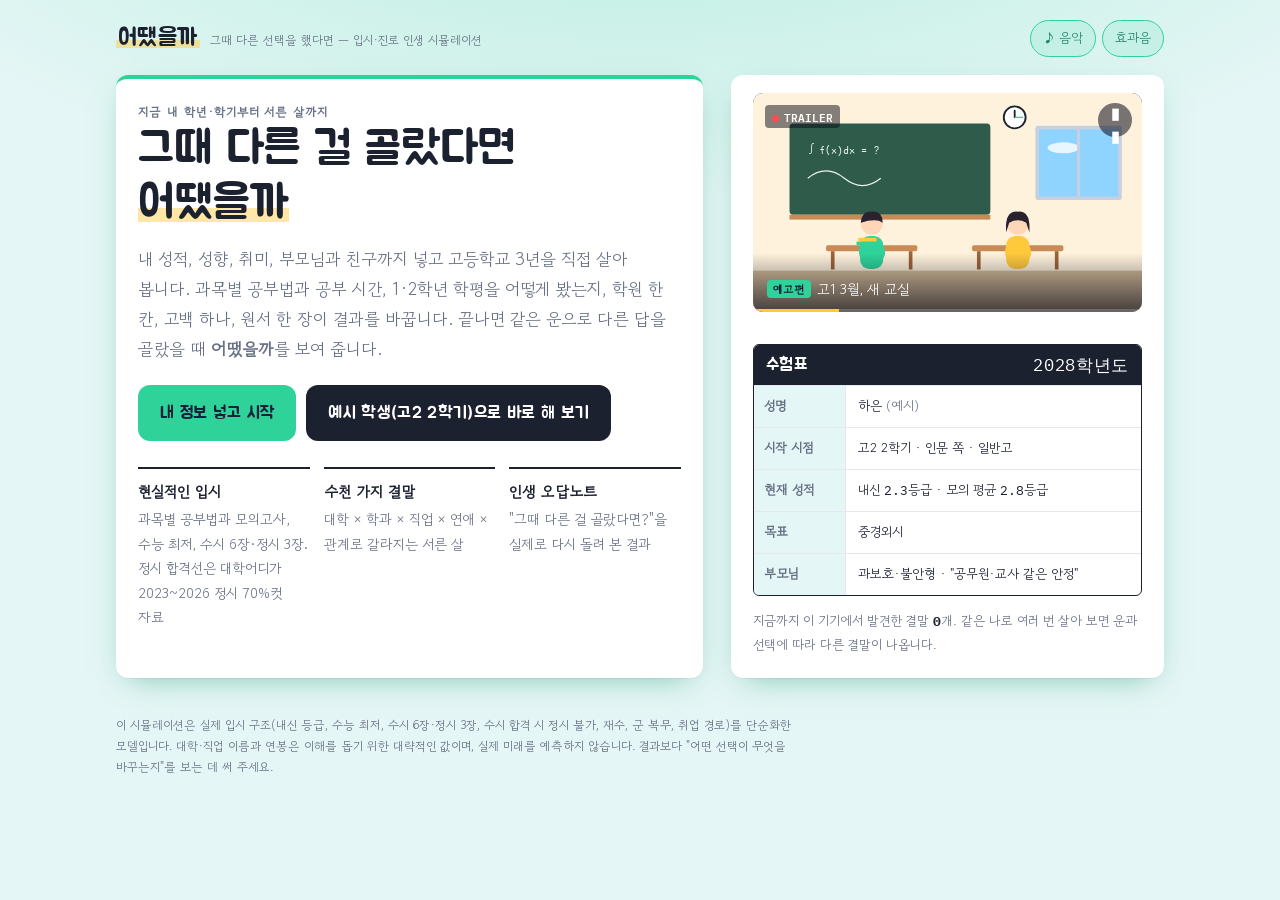
==== commit 8677df19: "어땠을까: 배경 음악과 효과음 추가(원본 korean-ai-tutor career_sim과 맞춤) Co-Authored-By: Claude Opus 5.5 <noreply@anth" ====
--- a/eottae/index.html
+++ b/eottae/index.html
@@ -369,13 +369,21 @@
 .methbox .an { font-weight: 700; flex: none; }
 .fitline { font-size: 12px; color: var(--muted); margin: -6px 0 12px; line-height: 1.5; }
 .fitline b { color: var(--ink); }
+.topbtns { display: flex; gap: 6px; align-items: center; flex-wrap: wrap; justify-content: flex-end; }
+.ghost.snd[aria-pressed="true"] { color: var(--accent-ink); border-color: var(--accent); background: color-mix(in srgb, var(--accent) 12%, transparent); }
+.ghost.snd[aria-pressed="false"] { text-decoration: line-through; }
+@media (max-width: 480px) { .topbtns .ghost { padding: 6px 9px; font-size: 12px; } }
 footer.fine { margin-top: 36px; font-size: 12px; color: var(--muted); max-width: 60em; }
 </style>
 
 <div class="wrap">
   <div class="top">
     <div class="brand"><b>어땠을까</b><span>그때 다른 선택을 했다면 — 입시·진로 인생 시뮬레이션</span></div>
-    <button class="ghost" id="homeBtn" type="button" hidden>처음 화면</button>
+    <div class="topbtns">
+      <button class="ghost snd" id="musicBtn" type="button" aria-pressed="true">♪ 음악</button>
+      <button class="ghost snd" id="sfxBtn" type="button" aria-pressed="true">효과음</button>
+      <button class="ghost" id="homeBtn" type="button" hidden>처음 화면</button>
+    </div>
   </div>
   <main id="app"></main>
   <footer class="fine">이 시뮬레이션은 실제 입시 구조(내신 등급, 수능 최저, 수시 6장·정시 3장, 수시 합격 시 정시 불가, 재수, 군 복무, 취업 경로)를 단순화한 모델입니다. 대학·직업 이름과 연봉은 이해를 돕기 위한 대략적인 값이며, 실제 미래를 예측하지 않습니다. 결과보다 "어떤 선택이 무엇을 바꾸는지"를 보는 데 써 주세요.</footer>
@@ -384,11 +392,13 @@
 
 <script src="engine.js"></script>
 <script src="scenes.js"></script>
+<script src="audio.js"></script>
 <script>
 (function () {
 'use strict';
 const CS = window.CareerSim;
 const SC = window.CareerScenes;
+const AU = window.CareerAudio || { unlock() {}, setPhase() {}, sfx() {}, toggleMusic() {}, toggleSfx() {}, music: false, effects: false };
 const PHASE_KEYS = ['g1', 'g2', 'g3', 'adm', 'col', 'end'];
 const VERDICT = {
   good: { t: '좋은 선택', i: '▲', c: '이 선택으로 상황이 나아졌다' },
@@ -398,6 +408,7 @@
 function setTheme(phase, mood) {
   const r = document.documentElement;
   if (phase) r.dataset.phase = phase; else delete r.dataset.phase;
+  AU.setPhase(phase || 'intro');
   if (mood) r.dataset.mood = mood; else delete r.dataset.mood;
 }
 // 짧은 영상 하나 — 같은 장면이면 다시 그리지 않아 재생이 끊기지 않는다
@@ -719,6 +730,19 @@
   const last = s.history[s.history.length - 1];
   const mood = last && !app.rewindFrom ? last.verdict : null;
   setTheme(PHASE_KEYS[phaseIdx(pr.turn)], mood);
+  // 소리: 방금 한 선택의 평가, 새 학기 종소리, 수능·합격 발표
+  if (app.sndKey !== pr.key) {
+    const first = app.sndKey == null;
+    app.sndKey = pr.key;
+    let d = 0;
+    if (mood && !first) { AU.sfx(mood); d = 450; }
+    const later = n => setTimeout(() => AU.sfx(n), d);
+    if (/:csat$/.test(pr.key)) later('exam');
+    else if (/:pick$/.test(pr.key)) later(pr.options.some(o => /등록/.test(o.label)) ? 'pass' : 'fail');
+    else if (app.sndTurn !== pr.turn && /^고/.test(pr.turn || '')) later('bell');
+    else if (!mood) later('page');
+    app.sndTurn = pr.turn;
+  }
   const scene = SC.sceneFor(pr);
   scene.mood = mood;
   let qhtml = `<div id="clipSlot"></div><div class="qno"><span class="badge">${qno}번</span><span class="when">${esc(pr.turn)} · ${Math.floor(pr.age)}세</span></div><h2>${esc(pr.title)}</h2><p class="ctx">${esc(pr.text)}</p>`;
@@ -789,6 +813,7 @@
 function renderEnd() {
   const res = app.res, s = res.state, e = res.ending;
   if (!app.endingSaved) {
+    AU.sfx('end');
     const list = store.get('endings', []);
     app.isNewEnding = list.indexOf(e.code) < 0;
     if (app.isNewEnding) { list.push(e.code); store.set('endings', list); }
@@ -884,6 +909,23 @@
   else renderEnd();
 }
 document.getElementById('homeBtn').onclick = () => { app.screen = 'intro'; render(); window.scrollTo(0, 0); };
+// 소리 켜고 끄기 — 브라우저는 첫 터치 뒤에야 소리를 허락한다
+const musicBtn = document.getElementById('musicBtn'), sfxBtn = document.getElementById('sfxBtn');
+function sndLabels() { musicBtn.setAttribute('aria-pressed', AU.music ? 'true' : 'false'); sfxBtn.setAttribute('aria-pressed', AU.effects ? 'true' : 'false'); musicBtn.title = AU.music ? '음악 끄기' : '음악 켜기'; sfxBtn.title = AU.effects ? '효과음 끄기' : '효과음 켜기'; }
+sndLabels();
+musicBtn.onclick = () => { AU.toggleMusic(); sndLabels(); };
+sfxBtn.onclick = () => { AU.toggleSfx(); sndLabels(); AU.sfx('tap'); };
+document.addEventListener('pointerdown', () => AU.unlock(), { capture: true });
+document.addEventListener('keydown', () => AU.unlock(), { capture: true });
+document.addEventListener('click', e => {
+  const b = e.target.closest && e.target.closest('button');
+  if (!b || b.disabled || b.classList.contains('snd')) return;
+  if (b.dataset.opt) AU.sfx('select');
+  else if (b.dataset.inc) AU.sfx('plus');
+  else if (b.dataset.dec) AU.sfx('minus');
+  else if (b.id === 'allocGo' || b.id === 'methGo' || b.id === 'nextStep' || b.id === 'goSetup' || b.id === 'goQuick') AU.sfx('select');
+  else AU.sfx('tap');
+}, { capture: true });
 
 // 화면이 새로 배포돼도 진행 중인 게임은 이어서
 const hot = window.claude && window.claude.hot;
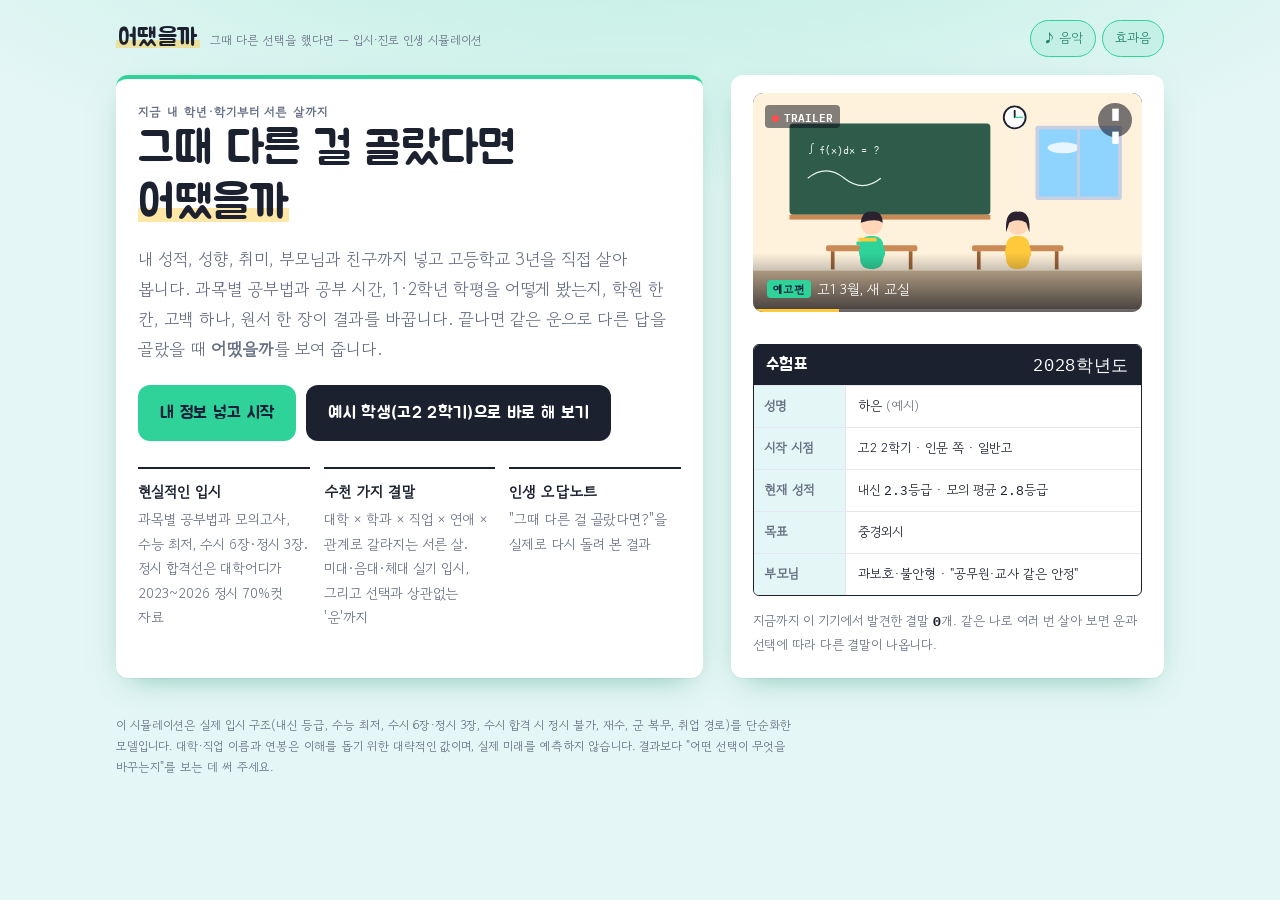
==== commit f95a6c9f: "어땠을까: 예체능 입시·운·학원 강화·청소년 이벤트 추가(원본 korean-ai-tutor career_sim과 맞춤) Co-Authored-By: Claude Fable 5.1 " ====
--- a/eottae/index.html
+++ b/eottae/index.html
@@ -153,6 +153,14 @@
 .note.good { background: var(--good-soft); border-color: var(--good); }
 .note.warn { background: var(--warn-soft); border-color: var(--warn); }
 .note.bad { background: var(--bad-soft); border-color: var(--bad); }
+.note.fate { background: color-mix(in srgb, #7c5cff 12%, var(--sheet)); border-color: #7c5cff; border-left-width: 4px; }
+.note.fate::before { content: "🎲 운 "; font-weight: 700; color: #6b4df0; }
+.fatechip { display: inline-block; font-size: 12px; font-weight: 700; color: #fff; background: #7c5cff; border-radius: 999px; padding: 2px 9px; }
+.fates { list-style: none; margin: 0; padding: 0; display: grid; gap: 6px; }
+.fates li { display: grid; grid-template-columns: auto 1fr; gap: 10px; align-items: baseline; font-size: 14px; }
+.fates li .when { font-size: 12px; color: var(--muted); white-space: nowrap; }
+.artsbox { display: flex; align-items: baseline; gap: 8px; border: 1px solid color-mix(in srgb, #d6409f 40%, transparent); background: color-mix(in srgb, #d6409f 7%, var(--sheet)); border-radius: 8px; padding: 7px 10px; margin: -4px 0 12px; font-size: 12.5px; }
+.artsbox b { font-size: 20px; color: #d6409f; }
 .note .t { font-size: 11.5px; color: var(--muted); display: block; }
 @media (prefers-reduced-motion: no-preference) { .note.fresh { animation: rise .35s ease both; } @keyframes rise { from { transform: translateY(6px); opacity: .4; } } }
 
@@ -445,7 +453,8 @@
 const OPT = {
   gender: [['m', '남'], ['f', '여'], ['x', '밝히지 않음']],
   grade: [[1, '고1'], [2, '고2'], [3, '고3']],
-  track: [['자연', '자연(이과) 쪽'], ['인문', '인문(문과) 쪽']],
+  track: [['자연', '자연(이과) 쪽'], ['인문', '인문(문과) 쪽'], ['예체', '예체능(미술·음악·체육)']],
+  artKind: [['art', '미술·디자인'], ['music', '음악(클래식·실용)'], ['sport', '체육']],
   school: [['general', '일반고'], ['jasa', '자사고'], ['special', '특목고(과고·외고 등)']],
   region: [['gangnam', '서울 강남권'], ['metro', '서울·수도권'], ['city', '지방 대도시'], ['rural', '지방 중소도시·농어촌']],
   wealth: [['high', '여유 있다'], ['mid', '보통'], ['low', '빠듯하다']],
@@ -489,7 +498,7 @@
 function startLabel(f) { const g = gradeOfTurn(+f.startTurn || 0); const w = OPT.when[g].find(x => x[0] === +f.startTurn); return `고${g} ${w ? w[1] : ''}`; }
 function fillDefaults(f) {
   if (!f.acad) { const n = +f.academies || 0; f.acad = {}; ['kor', 'math', 'eng', 'inq'].forEach((k, i) => { f.acad[k] = i < n ? 'big' : 'none'; }); }
-  const d = { startTurn: (+f.grade - 1 || 0) * 4, pastMock: 'casual', subject: 'soc', subj: { kor: f.mockG || 3, math: f.mockG || 3, eng: f.mockG || 3, inq: f.mockG || 3 }, pJob: 'office', pBond: 'good', romanceNow: 'none', screen: 2, academies: 1, clarity: 2 };
+  const d = { startTurn: (+f.grade - 1 || 0) * 4, pastMock: 'casual', artKind: 'art', artLv: 3, artAcad: 'local', subject: 'soc', subj: { kor: f.mockG || 3, math: f.mockG || 3, eng: f.mockG || 3, inq: f.mockG || 3 }, pJob: 'office', pBond: 'good', romanceNow: 'none', screen: 2, academies: 1, clarity: 2 };
   Object.keys(d).forEach(k => { if (f[k] == null) f[k] = d[k]; });
   f.grade = gradeOfTurn(+f.startTurn);
   return f;
@@ -536,7 +545,7 @@
       </div>
       <div class="feat">
         <div><b>현실적인 입시</b>과목별 공부법과 모의고사, 수능 최저, 수시 6장·정시 3장. 정시 합격선은 대학어디가 2023~2026 정시 70%컷 자료</div>
-        <div><b>수천 가지 결말</b>대학 × 학과 × 직업 × 연애 × 관계로 갈라지는 서른 살</div>
+        <div><b>수천 가지 결말</b>대학 × 학과 × 직업 × 연애 × 관계로 갈라지는 서른 살. 미대·음대·체대 실기 입시, 그리고 선택과 상관없는 '운'까지</div>
         <div><b>인생 오답노트</b>"그때 다른 걸 골랐다면?"을 실제로 다시 돌려 본 결과</div>
       </div>
     </div>
@@ -545,7 +554,7 @@
       <div class="ticket" aria-label="수험표 예시">
         <div class="head"><span>수험표</span><span class="num">${new Date().getFullYear() + (3 - (+f.grade || 1)) + 1}학년도</span></div>
         <div class="row"><div class="k">성명</div><div class="v">${esc(f.name || '나')}${app.formIsSample ? ' <span class="muted small">(예시)</span>' : ''}</div></div>
-        <div class="row"><div class="k">시작 시점</div><div class="v">${esc(startLabel(f))} · ${esc(f.track)} 쪽 · ${esc((OPT.school.find(x => x[0] === f.school) || [])[1] || '')}</div></div>
+        <div class="row"><div class="k">시작 시점</div><div class="v">${esc(startLabel(f))} · ${f.track === '예체' ? esc({ art: '미술', music: '음악', sport: '체육' }[f.artKind || 'art']) + ' 실기' : esc(f.track) + ' 쪽'} · ${esc((OPT.school.find(x => x[0] === f.school) || [])[1] || '')}</div></div>
         <div class="row"><div class="k">현재 성적</div><div class="v">내신 <span class="num">${esc(f.gpaG)}</span>등급 · 모의 평균 <span class="num">${esc(mockAvg(f))}</span>등급</div></div>
         <div class="row"><div class="k">목표</div><div class="v">${esc(CS.GOALS[f.goal] ? CS.GOALS[f.goal].name : '')}</div></div>
         <div class="row"><div class="k">부모님</div><div class="v">${esc(CS.PARENT_STYLES[f.pStyle].name)} · "${esc(CS.PARENT_DESIRES[f.pDesire].name)}"</div></div>
@@ -574,7 +583,10 @@
       <div class="field"><span class="lab">성별</span>${seg('gender', OPT.gender, f.gender)}<div class="hint">남학생은 군 복무 시기가 진로에 반영됩니다.</div></div>
       <div class="field"><span class="lab">지금 학년</span>${seg('grade', OPT.grade, f.grade)}</div>
       <div class="field"><span class="lab">지금 시점 (여기서부터 시작)</span>${seg('startTurn', OPT.when[f.grade], f.startTurn)}<div class="hint">그 이전 학기 내신은 아래에 입력한 등급으로 채웁니다.</div></div>
-      <div class="field"><span class="lab">생각하는 계열</span>${seg('track', OPT.track, f.track)}</div>
+      <div class="field"><span class="lab">생각하는 계열</span>${seg('track', OPT.track, f.track)}${f.track === '예체' ? '<div class="hint">교과 공부는 인문 계열(사탐)로 진행하고, 실기를 따로 배분합니다.</div>' : ''}</div>
+      ${f.track === '예체' ? `<div class="field"><span class="lab">예체능 종류</span>${seg('artKind', OPT.artKind, f.artKind || 'art')}</div>
+      <div class="field"><span class="lab">지금 실기 수준</span>${bubbles('artLv', f.artLv || 3, '막 시작', '대회 입상급')}<div class="hint">실기 ${28 + 12 * (+f.artLv || 3)}점쯤에서 시작합니다. 연습하지 않으면 바로 무뎌집니다.</div></div>
+      <div class="field"><span class="lab">실기 학원·레슨</span>${seg('artAcad', Object.keys(CS.ARTS_ACAD).map(k => [k, CS.ARTS_ACAD[k].name]), f.artAcad || 'local')}<div class="hint">${esc(CS.ARTS_ACAD[f.artAcad || 'local'].desc)}.</div></div>` : ''}
       ${+f.startTurn > 2 ? `<div class="field"><span class="lab">고2·고3 선택과목</span>${seg('subject', OPT.subject, f.subject)}</div>` : ''}
       <div class="field"><span class="lab">학교</span>${seg('school', OPT.school, f.school)}</div>
       <div class="field"><label for="f-region">사는 곳</label><select id="f-region" data-select="region">${OPT.region.map(([v, l]) => `<option value="${v}" ${f.region === v ? 'selected' : ''}>${l}</option>`).join('')}</select></div>
@@ -636,7 +648,7 @@
   $app.querySelectorAll('[data-set]').forEach(b => {
     b.onclick = () => {
       let v = b.dataset.v;
-      const numeric = ['grade', 'startTurn', 'screen', 'academies', 'clarity'];
+      const numeric = ['grade', 'startTurn', 'screen', 'academies', 'clarity', 'artLv'];
       if (b.dataset.num || numeric.indexOf(b.dataset.set) >= 0) v = +v;
       if (b.dataset.set === 'bestFriend') v = v === 'true';
       f[b.dataset.set] = v; app.formIsSample = false;
@@ -706,6 +718,7 @@
     </div>
     <div class="subj" aria-label="과목별 모의고사 등급">${[['kor', '국어'], ['math', '수학'], ['eng', '영어'], ['inq', '탐구']].map(([k, n]) => `<div class="sg" style="--c:${CAT_COLOR[k]}"><span>${n}</span><b>${v.subj[k]}</b></div>`).join('')}</div>
     <div class="fitline">백분위 국 <b class="num">${Math.round(v.pct.kor)}</b> · 수 <b class="num">${Math.round(v.pct.math)}</b> · 탐 <b class="num">${Math.round(v.pct.inq)}</b><br>정시로 보면 <b>${esc(v.jfit.uni)}</b>${v.jfit.cut != null ? ` <span class="num">(${esc(v.jfit.track)} 70%컷 ${v.jfit.cut})</span>` : ''} 수준</div>
+    ${v.arts ? `<div class="artsbox" aria-label="실기"><span>${esc(v.arts.name)} 실기</span><b class="num">${v.arts.talent}</b><span class="muted">${esc(v.arts.acad)}</span></div>` : ''}
     <div class="methbox" aria-label="과목별 공부법"><div class="mt">과목별 공부법 ${v.sense ? `<span>${esc(v.sense)}</span>` : ''}</div>
       ${v.methods.map(m => `<div class="ml"><span class="an" style="color:${CAT_COLOR[m.k]}">${m.name}</span><span>${esc(m.label)}</span></div>`).join('')}
       <div class="ml muted"><span>국어 영역</span><span>독서 ${v.kor.read} · 문학 ${v.kor.lit} · 언매 ${v.kor.lang}</span></div></div>
@@ -719,7 +732,7 @@
     ${dotsHTML(hist || [])}
   </aside>`;
 }
-const CAT_COLOR = { kor: '#e5484d', math: '#2f6fe4', eng: '#12a594', inq: '#8e4ec6', study: 'var(--ink)', academy: '#3f5b8c', activity: '#2e7d6b', hobby: '#b46a1f', friends: '#8a5aa8', rest: '#7d8796', date: 'var(--omr)', work: '#6b6b2e' };
+const CAT_COLOR = { kor: '#e5484d', math: '#2f6fe4', eng: '#12a594', inq: '#8e4ec6', silgi: '#d6409f', study: 'var(--ink)', academy: '#3f5b8c', activity: '#2e7d6b', hobby: '#b46a1f', friends: '#8a5aa8', rest: '#7d8796', date: 'var(--omr)', work: '#6b6b2e' };
 function renderGame() {
   const res = app.res, s = res.state, v = CS.view(s);
   const logs = s.log;
@@ -737,7 +750,8 @@
     let d = 0;
     if (mood && !first) { AU.sfx(mood); d = 450; }
     const later = n => setTimeout(() => AU.sfx(n), d);
-    if (/:csat$/.test(pr.key)) later('exam');
+    if (fresh.some(l => l.kind === 'fate')) later('fate');
+    else if (/:csat$/.test(pr.key)) later('exam');
     else if (/:pick$/.test(pr.key)) later(pr.options.some(o => /등록/.test(o.label)) ? 'pass' : 'fail');
     else if (app.sndTurn !== pr.turn && /^고/.test(pr.turn || '')) later('bell');
     else if (!mood) later('page');
@@ -775,7 +789,7 @@
     <div style="min-width:0">
       <div class="ministat" aria-hidden="true"><span>${esc(v.turn)}</span>${[['kor', '국'], ['math', '수'], ['eng', '영'], ['inq', '탐']].map(([k, n]) => `<b style="--c:${CAT_COLOR[k]}">${n}${v.subj[k]}</b>`).join('')}<span>내신 ${esc(v.naesin.g.replace('(5등급제)', ''))}</span></div>
       ${app.rewindFrom ? `<div class="banner">「${esc(app.rewindFrom)}」 시점으로 돌아왔습니다. 운은 그대로, 선택만 다시 할 수 있습니다. 현실에는 없는 버튼입니다.</div>` : ''}
-      ${mood ? `<div class="verdict"><div class="vh"><span class="vi">${VERDICT[mood].i}</span><span class="vt">${VERDICT[mood].t}</span><span class="vc">${esc(last.title)} — ${VERDICT[mood].c}</span></div>${last.note ? `<div class="note warn" style="margin-bottom:8px">${esc(last.note)}</div>` : ''}
+      ${mood ? `<div class="verdict"><div class="vh"><span class="vi">${VERDICT[mood].i}</span><span class="vt">${VERDICT[mood].t}</span><span class="vc">${esc(last.title)} — ${VERDICT[mood].c}</span>${last.fate ? '<span class="fatechip">🎲 운이 끼었다</span>' : ''}</div>${last.note ? `<div class="note warn" style="margin-bottom:8px">${esc(last.note)}</div>` : ''}
         ${fresh.length ? `<div class="feed">${fresh.map(l => `<div class="note fresh ${l.kind}"><span class="t">${esc(l.t)}</span>${esc(l.text)}</div>`).join('')}</div>` : ''}</div>`
         : fresh.length ? `<div class="feed">${fresh.map(l => `<div class="note fresh ${l.kind}"><span class="t">${esc(l.t)}</span>${esc(l.text)}</div>`).join('')}</div>` : ''}
       <section class="sheet omr q">${qhtml}</section>
@@ -857,6 +871,9 @@
     </div>
   </section>
 
+  ${e.fates && e.fates.length ? `<div class="sectionhead"><h2>이번 인생의 운</h2><p>내 선택과 상관없이 벌어진 일 ${e.fates.length}가지. 오답노트의 다른 답들도 같은 운 위에서 다시 살아 본 결과입니다.</p></div>
+  <div class="sheet pad"><ul class="fates">${e.fates.map(f => `<li><span class="when">${esc(f.t)}</span><span>🎲 ${esc(f.text)}</span></li>`).join('')}</ul></div>` : ''}
+
   <div class="sectionhead"><h2>인생 오답노트</h2><p>${an ? `내가 고른 ${s.history.length}개 답 중 다른 답 ${an.tried}개를 같은 운으로 다시 살아 봤습니다. 그중 ${an.changed}개가 서른 살을 바꿨습니다.` : '같은 운으로 다른 답을 하나씩 다시 살아 보는 중…'}</p></div>
   <div class="wrong" id="wrong">${an ? (an.regrets.length ? an.regrets.map(x => card(x, false)).join('') : '<div class="sheet pad muted">바꿨을 때 더 나아지는 답을 찾지 못했습니다. 이번 인생은 거의 최선의 답을 골랐습니다.</div>') : '<div class="sheet computing">계산 중…</div>'}</div>
 
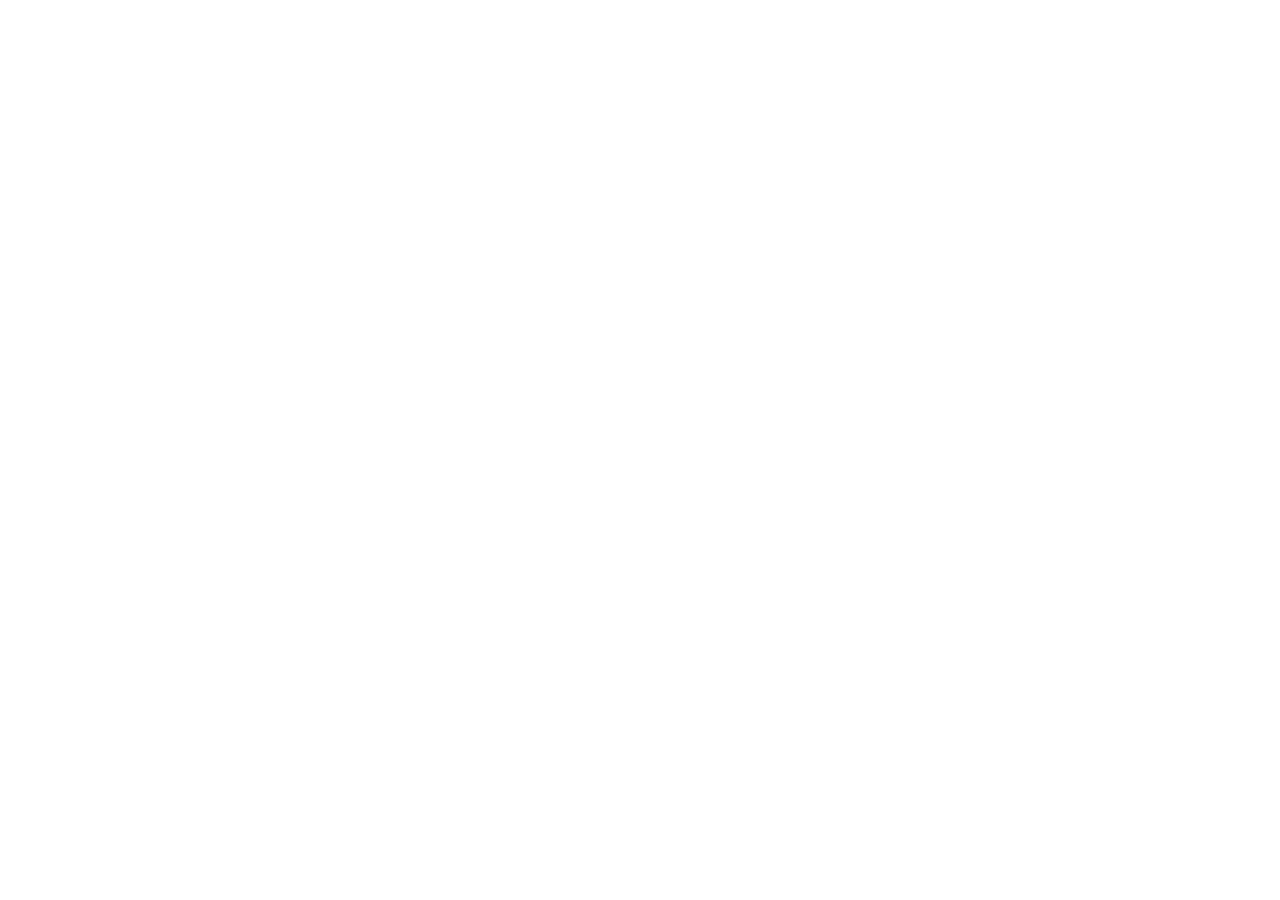
==== commit 5a206caa: "'어땠을까'를 학생 앱에서 빼고 홈페이지(logyedu.com/eottae/)로 옮김 메뉴 · 학습실 타일 · 화면 · 관리자 탭 · 안내에서 빼고, 예전 주소(eottae/)는 " ====
--- a/eottae/index.html
+++ b/eottae/index.html
@@ -1,959 +1,16 @@
 <!doctype html>
 <html lang="ko">
-<title>어땠을까</title>
-<meta name="claude:viewport-fit-sides" content="cover">
-<meta name="viewport" content="width=device-width, initial-scale=1, viewport-fit=cover">
+<head>
 <meta charset="utf-8">
-<link rel="preconnect" href="https://fonts.googleapis.com">
-<link rel="preconnect" href="https://fonts.gstatic.com" crossorigin>
-<link rel="stylesheet" href="https://fonts.googleapis.com/css2?family=Jua&family=Gowun+Dodum&family=Gaegu:wght@400;700&family=IBM+Plex+Mono:wght@500;600&display=swap">
-<style>
-/* 레이아웃: 시험지 카드 구조는 그대로. 학년마다 색이 바뀌고(고1 연두 → 고2 하늘 → 고3 보라 → 입시 주황 → 대학 코랄 → 서른 금색),
-   방금 한 선택이 좋았는지·아쉬웠는지·보통이었는지에 따라 화면 분위기 색(mood)이 바뀐다. 상황마다 짧은 그림 영상이 붙는다. */
-:root {
-  --base: #f8faff; --sheet: #ffffff; --ink: #1c2130; --muted: #687085; --rule: #e4e8f2;
-  --accent: #2fd39a; --accent2: #ffc93c;
-  --on: #16203a;   /* 밝은 메인 색 위의 글자 */
-  --accent-ink: color-mix(in srgb, var(--accent) 58%, #0f1630);   /* 밝은 바탕 위에 메인 색으로 쓰는 글자 */
-  --good: #12a564; --bad: #e5483d; --normal: #7d879b;
-  --mood: var(--accent);
-  --omr: var(--accent);
-  --omr-soft: color-mix(in srgb, var(--accent) 13%, var(--sheet));
-  --paper: color-mix(in srgb, var(--accent) 10%, var(--base));
-  --hl: color-mix(in srgb, var(--accent2) 45%, transparent);
-  --red: #e5483d; --red-soft: color-mix(in srgb, #e5483d 14%, var(--sheet));
-  --good-soft: color-mix(in srgb, var(--good) 13%, var(--sheet));
-  --warn: #c27a0e; --warn-soft: color-mix(in srgb, #f5a524 16%, var(--sheet));
-  --bad-soft: color-mix(in srgb, var(--bad) 13%, var(--sheet));
-  --shadow: 0 1px 0 rgba(28,33,48,.04), 0 10px 30px -14px color-mix(in srgb, var(--accent) 45%, rgba(28,33,48,.4));
-  --f-display: "Jua", "Gowun Dodum", "Apple SD Gothic Neo", "Malgun Gothic", sans-serif;
-  --f-body: "Gowun Dodum", "Apple SD Gothic Neo", "Malgun Gothic", sans-serif;
-  --f-hand: "Gaegu", "Gowun Dodum", cursive;
-  --f-num: "IBM Plex Mono", ui-monospace, "SFMono-Regular", Menlo, monospace;
-  --r: 12px;
-}
-@media (prefers-color-scheme: dark) { :root:not([data-theme="light"]) { --base: #0f1118; --sheet: #181b25; --ink: #eceef4; --muted: #a0a7b8; --rule: #2a2f3d; --good: #3ad48b; --bad: #ff6a5f; --normal: #9aa3b6; --warn: #f0b04a; --accent-ink: var(--accent); color-scheme: dark; } }
-:root[data-theme="dark"] { --base: #0f1118; --sheet: #181b25; --ink: #eceef4; --muted: #a0a7b8; --rule: #2a2f3d; --good: #3ad48b; --bad: #ff6a5f; --normal: #9aa3b6; --warn: #f0b04a; --accent-ink: var(--accent); color-scheme: dark; }
-:root[data-phase="g1"]  { --accent: #2fd39a; --accent2: #ffc93c; }
-:root[data-phase="g2"]  { --accent: #4aa8ff; --accent2: #3fe0e8; }
-:root[data-phase="g3"]  { --accent: #a68bff; --accent2: #ff8cc6; }
-:root[data-phase="adm"] { --accent: #ff9d52; --accent2: #ffd84d; }
-:root[data-phase="col"] { --accent: #ff7fa6; --accent2: #b49bff; }
-:root[data-phase="end"] { --accent: #f7c52b; --accent2: #ff7fa6; }
-:root[data-mood="good"]   { --mood: var(--good); }
-:root[data-mood="bad"]    { --mood: var(--bad); }
-:root[data-mood="normal"] { --mood: var(--normal); }
-
-* { box-sizing: border-box; }
-html, body { min-height: 100%; }
-body { word-break: keep-all; overflow-wrap: anywhere; margin: 0; background: radial-gradient(1200px 520px at 50% -160px, color-mix(in srgb, var(--mood) 26%, transparent), transparent 70%), var(--paper); background-repeat: no-repeat; transition: background .6s ease; color: var(--ink); font: 16px/1.75 var(--f-body); letter-spacing: 0; -webkit-font-smoothing: antialiased; }
-.wrap { max-width: 1080px; margin: 0 auto; padding-block: 20px 64px; padding-left: max(16px, env(safe-area-inset-left, 0px)); padding-right: max(16px, env(safe-area-inset-right, 0px)); }
-h1, h2, h3 { text-wrap: balance; margin: 0; }
-button { font: inherit; color: inherit; cursor: pointer; }
-button:focus-visible, input:focus-visible, select:focus-visible { outline: 2px solid var(--omr); outline-offset: 2px; }
-.num { font-family: var(--f-num); font-variant-numeric: tabular-nums; }
-.eyebrow { font-size: 12px; letter-spacing: .08em; color: var(--muted); font-weight: 600; }
-
-/* 상단 */
-.top { display: flex; align-items: center; justify-content: space-between; gap: 12px; margin-bottom: 18px; }
-.brand { display: flex; align-items: baseline; gap: 10px; }
-.brand b { font: 400 24px/1 var(--f-display); color: var(--ink); letter-spacing: -.02em; background: linear-gradient(transparent 58%, var(--hl) 58%, var(--hl) 92%, transparent 92%); padding: 0 2px; }
-.brand b { white-space: nowrap; }
-.brand span { font-size: 12px; color: var(--muted); }
-@media (max-width: 480px) { .brand span { display: none; } }
-.ghost { background: none; border: 1px solid var(--rule); border-radius: 999px; padding: 6px 12px; font-size: 13px; color: var(--muted); }
-.ghost:hover { color: var(--ink); border-color: var(--muted); }
-
-/* 시트 */
-.sheet { background: var(--sheet); border-radius: var(--r); box-shadow: var(--shadow); position: relative; }
-.sheet.omr { border-left: 0; border-top: 4px solid var(--accent); }
-
-.pad { padding: 22px 22px; }
-@media (max-width: 560px) { .pad { padding: 18px 16px; } }
-
-/* 시작 화면 */
-.hero { display: grid; grid-template-columns: 1.15fr .85fr; gap: 28px; align-items: stretch; }
-@media (max-width: 820px) { .hero { grid-template-columns: 1fr; } }
-.hero h1 { font: 400 46px/1.18 var(--f-display); letter-spacing: 0; word-break: keep-all; }
-.hero h1 em { font-style: normal; background: linear-gradient(transparent 60%, var(--hl) 60%, var(--hl) 92%, transparent 92%); }
-.hero p.lead { font-size: 17px; color: var(--muted); max-width: 34em; margin: 14px 0 22px; }
-.ticket { display: grid; gap: 0; border: 1.5px solid var(--ink); border-radius: 6px; overflow: hidden; font-size: 13px; }
-.ticket .row { display: grid; grid-template-columns: 92px 1fr; border-top: 1px solid var(--rule); }
-.ticket .row:first-child { border-top: 0; }
-.ticket .k { background: var(--paper); color: var(--muted); font-weight: 700; padding: 9px 10px; border-right: 1px solid var(--rule); }
-.ticket .v { padding: 9px 12px; min-width: 0; }
-.ticket .head { background: var(--ink); color: var(--sheet); padding: 10px 12px; font: 400 17px/1.2 var(--f-display); letter-spacing: .04em; display: flex; justify-content: space-between; }
-.cta { display: inline-flex; align-items: center; gap: 8px; background: var(--omr); color: var(--on); border: 0; border-radius: 8px; padding: 13px 22px; font-weight: 700; font-size: 16px; }
-.cta:hover { filter: brightness(1.06); }
-.cta.secondary { background: var(--ink); color: var(--sheet); }
-.cta:disabled { opacity: .45; cursor: not-allowed; }
-.feat { display: grid; grid-template-columns: repeat(3, 1fr); gap: 14px; margin-top: 26px; }
-@media (max-width: 680px) { .feat { grid-template-columns: 1fr; } }
-.feat div { border-top: 2px solid var(--ink); padding-top: 10px; font-size: 14px; color: var(--muted); }
-.feat b { display: block; color: var(--ink); font-size: 15px; margin-bottom: 2px; }
-
-/* 설정 화면 */
-.steps { display: flex; gap: 6px; margin-bottom: 14px; flex-wrap: wrap; }
-.steps button { border: 1px solid var(--rule); background: var(--sheet); border-radius: 999px; padding: 6px 12px; font-size: 13px; color: var(--muted); }
-.steps button.on { background: var(--ink); color: var(--sheet); border-color: var(--ink); }
-.form { display: grid; gap: 20px; }
-.field { display: grid; gap: 8px; align-content: start; }
-.grid2 { align-items: start; }
-.field > label, .field > .lab { font-weight: 600; font-size: 14px; }
-.field .hint { font-size: 12.5px; color: var(--muted); margin-top: -4px; }
-.grid2 { display: grid; grid-template-columns: 1fr 1fr; gap: 18px 24px; }
-@media (max-width: 680px) { .grid2 { grid-template-columns: 1fr; } }
-input[type=text], input[type=number], select { width: 100%; background: var(--paper); color: var(--ink); border: 1px solid var(--rule); border-radius: 8px; padding: 10px 12px; font: inherit; }
-.seg { display: flex; flex-wrap: wrap; gap: 6px; }
-.seg button { border: 1px solid var(--rule); background: var(--paper); border-radius: 8px; padding: 8px 12px; font-size: 14px; }
-.seg button.on { border-color: var(--omr); background: var(--omr-soft); color: var(--accent-ink); font-weight: 700; }
-.cards { display: grid; grid-template-columns: repeat(auto-fill, minmax(190px, 1fr)); gap: 8px; }
-.cards button { text-align: left; border: 1px solid var(--rule); background: var(--paper); border-radius: 8px; padding: 10px 12px; font-size: 13px; color: var(--muted); }
-.cards button b { display: block; color: var(--ink); font-size: 14px; }
-.cards button.on { border-color: var(--omr); background: var(--omr-soft); }
-.cards button.on b { color: var(--accent-ink); }
-.grid4 { display: grid; grid-template-columns: repeat(4, 1fr); gap: 8px; }
-@media (max-width: 480px) { .grid4 { grid-template-columns: repeat(2, 1fr); } }
-.sub { display: grid; gap: 4px; font-size: 13px; color: var(--muted); }
-.slider { display: grid; grid-template-columns: 96px 1fr; gap: 10px; align-items: center; }
-.bubbles { display: flex; gap: 6px; flex-wrap: wrap; }
-.bubbles button { width: 34px; height: 34px; border-radius: 50%; border: 1.5px solid var(--omr); background: transparent; color: var(--accent-ink); font: 600 13px var(--f-num); }
-.bubbles button.on { background: var(--ink); border-color: var(--ink); color: var(--sheet); }
-.bubbles .ends { font-size: 12px; color: var(--muted); align-self: center; }
-.formnav { display: flex; justify-content: space-between; gap: 10px; margin-top: 22px; flex-wrap: wrap; }
-
-/* 게임 화면 */
-.ruler { display: grid; grid-template-columns: repeat(6, 1fr); gap: 4px; margin-bottom: 16px; }
-.ruler div { font-size: 12px; color: var(--muted); padding-top: 6px; border-top: 4px solid var(--rule); text-align: center; }
-.ruler div.done { border-color: var(--ink); color: var(--ink); }
-.ruler div.now { border-color: var(--omr); color: var(--accent-ink); font-weight: 700; }
-.game { display: grid; grid-template-columns: 300px 1fr; gap: 18px; align-items: start; }
-@media (max-width: 860px) { .game { grid-template-columns: 1fr; } }
-.status { position: sticky; top: calc(env(safe-area-inset-top, 0px) + 12px); }
-@media (max-width: 860px) { .status { position: static; order: 2; } }
-.status h3 { font: 400 22px/1.2 var(--f-display); }
-.status .who { color: var(--muted); font-size: 13px; margin: 2px 0 14px; }
-.scores { display: grid; grid-template-columns: 1fr 1fr; gap: 8px; margin-bottom: 14px; }
-.score { border: 1.5px solid var(--ink); border-radius: 6px; padding: 8px 10px; }
-.score .k { font-size: 11.5px; color: var(--muted); }
-.score .g { font: 600 22px/1.1 var(--f-num); }
-.score .g small { font: 500 11px var(--f-body); color: var(--muted); margin-left: 3px; }
-.bars { display: grid; gap: 7px; }
-.bar { display: grid; grid-template-columns: 86px 1fr 28px; gap: 8px; align-items: center; font-size: 12.5px; }
-.bar .track { height: 7px; background: var(--paper); border-radius: 4px; overflow: hidden; }
-.bar .fill { height: 100%; background: var(--ink); border-radius: 4px; transition: width .4s ease; }
-.bar.badv .fill { background: var(--red); }
-.bar .v { font: 500 12px var(--f-num); text-align: right; color: var(--muted); }
-.chips { display: flex; flex-wrap: wrap; gap: 6px; margin-top: 14px; }
-.chip { font-size: 12px; border: 1px solid var(--rule); border-radius: 999px; padding: 3px 9px; color: var(--muted); }
-.chip b { color: var(--ink); font-weight: 600; }
-
-.feed { display: grid; gap: 8px; margin-bottom: 14px; }
-.note { padding: 10px 14px; border-radius: 8px; background: var(--paper); font-size: 14px; border-left: 3px solid var(--rule); }
-.note.good { background: var(--good-soft); border-color: var(--good); }
-.note.warn { background: var(--warn-soft); border-color: var(--warn); }
-.note.bad { background: var(--bad-soft); border-color: var(--bad); }
-.note.fate { background: color-mix(in srgb, #7c5cff 12%, var(--sheet)); border-color: #7c5cff; border-left-width: 4px; }
-.note.fate::before { content: "🎲 운 "; font-weight: 700; color: #6b4df0; }
-.fatechip { display: inline-block; font-size: 12px; font-weight: 700; color: #fff; background: #7c5cff; border-radius: 999px; padding: 2px 9px; }
-.fates { list-style: none; margin: 0; padding: 0; display: grid; gap: 6px; }
-.fates li { display: grid; grid-template-columns: auto 1fr; gap: 10px; align-items: baseline; font-size: 14px; }
-.fates li .when { font-size: 12px; color: var(--muted); white-space: nowrap; }
-.artsbox { display: flex; align-items: baseline; gap: 8px; border: 1px solid color-mix(in srgb, #d6409f 40%, transparent); background: color-mix(in srgb, #d6409f 7%, var(--sheet)); border-radius: 8px; padding: 7px 10px; margin: -4px 0 12px; font-size: 12.5px; }
-.artsbox b { font-size: 20px; color: #d6409f; }
-.note .t { font-size: 11.5px; color: var(--muted); display: block; }
-@media (prefers-reduced-motion: no-preference) { .note.fresh { animation: rise .35s ease both; } @keyframes rise { from { transform: translateY(6px); opacity: .4; } } }
-
-.q { padding: 22px; }
-.q .qno { display: flex; align-items: center; gap: 10px; margin-bottom: 8px; }
-.q .qno span.badge { font: 600 12px var(--f-num); background: var(--ink); color: var(--sheet); border-radius: 4px; padding: 2px 7px; }
-.q .qno span.when { font-size: 13px; color: var(--muted); }
-.q h2 { font: 400 27px/1.3 var(--f-display); letter-spacing: -.02em; margin-bottom: 10px; }
-.q p.ctx { font-size: 16px; line-height: 1.8; }
-.opt .txt { display: grid; gap: 2px; }
-.opt .hint { font-size: 12.5px; color: var(--muted); line-height: 1.5; }
-.q p.ctx { margin: 0 0 16px; max-width: 46em; }
-.opts { display: grid; gap: 8px; }
-.opt { display: grid; grid-template-columns: 30px 1fr; gap: 12px; align-items: center; text-align: left; background: var(--paper); border: 1px solid var(--rule); border-radius: 8px; padding: 11px 14px; font-size: 15px; }
-.opt:hover { border-color: var(--omr); }
-.opt .bub { width: 26px; height: 26px; border-radius: 50%; border: 1.5px solid var(--omr); display: grid; place-items: center; color: var(--accent-ink); font: 600 12px var(--f-num); }
-.opt:hover .bub { background: var(--ink); border-color: var(--ink); color: var(--sheet); }
-.alloc { display: grid; gap: 8px; }
-.arow { display: grid; grid-template-columns: 1fr auto; gap: 10px; align-items: center; border-bottom: 1px dashed var(--rule); padding-bottom: 8px; }
-.arow .nm b { display: block; font-size: 15px; }
-.arow .nm span { font-size: 12.5px; color: var(--muted); }
-.step { display: flex; align-items: center; gap: 6px; }
-.step button { width: 32px; height: 32px; border-radius: 8px; border: 1px solid var(--rule); background: var(--paper); font-size: 18px; line-height: 1; }
-.step button:disabled { opacity: .35; cursor: default; }
-.step .val { width: 26px; text-align: center; font: 600 17px var(--f-num); }
-.cells { display: grid; grid-template-columns: repeat(10, 1fr); gap: 4px; margin: 14px 0 6px; }
-.subj { display: grid; grid-template-columns: repeat(4, 1fr); gap: 6px; margin: -6px 0 14px; }
-.subj .sg { border-radius: 6px; padding: 5px 0; text-align: center; background: color-mix(in srgb, var(--c) 12%, var(--sheet)); border: 1px solid color-mix(in srgb, var(--c) 40%, transparent); }
-.subj .sg span { display: block; font-size: 11px; color: var(--muted); }
-.subj .sg b { font: 600 18px var(--f-num); color: var(--c); }
-.cells i { height: 26px; border-radius: 4px; border: 1.5px solid var(--omr); display: grid; place-items: center; font: 600 10.5px var(--f-body); font-style: normal; color: var(--sheet); overflow: hidden; white-space: nowrap; }
-.cells i.empty { background: transparent; }
-.left { font-size: 13px; color: var(--muted); }
-.qactions { display: flex; gap: 10px; flex-wrap: wrap; margin-top: 14px; align-items: center; }
-.banner { background: var(--warn-soft); border: 1px solid var(--warn); color: var(--ink); border-radius: 8px; padding: 9px 12px; font-size: 13.5px; margin-bottom: 12px; }
-details.past { margin-top: 14px; }
-details.past summary { cursor: pointer; color: var(--muted); font-size: 13px; }
-details.past .feed { margin-top: 8px; max-height: 360px; overflow: auto; }
-
-/* 결과 화면 */
-.report { display: grid; grid-template-columns: 1.1fr .9fr; gap: 18px; }
-@media (max-width: 860px) { .report { grid-template-columns: 1fr; } }
-.report h1 { font: 400 34px/1.25 var(--f-display); letter-spacing: 0; margin: 6px 0 6px; }
-.report h1 span { background: linear-gradient(transparent 60%, var(--hl) 60%, var(--hl) 92%, transparent 92%); }
-.report .job { font-size: 18px; font-weight: 600; }
-.report .sub { color: var(--muted); }
-.story { margin: 16px 0 0; padding: 0; list-style: none; display: grid; gap: 6px; }
-.story li { padding-left: 14px; position: relative; }
-.story li::before { content: ""; position: absolute; left: 0; top: .72em; width: 6px; height: 6px; border-radius: 50%; background: var(--omr); }
-.gradebook { width: 100%; border-collapse: collapse; font-size: 14px; }
-.gradebook th, .gradebook td { border: 1px solid var(--rule); padding: 8px 10px; text-align: left; }
-.gradebook th { background: transparent; color: var(--muted); font-weight: 500; width: 30%; }
-.gradebook td.g { font: 34px/1 var(--f-hand); color: var(--red); width: 70px; text-align: center; }
-.meta { display: flex; gap: 8px 16px; flex-wrap: wrap; margin-top: 12px; font-size: 12.5px; color: var(--muted); }
-.sectionhead { display: flex; align-items: baseline; justify-content: space-between; gap: 10px; margin: 30px 0 12px; flex-wrap: wrap; }
-.sectionhead h2 { font: 400 28px/1.2 var(--f-display); letter-spacing: -.02em; }
-.sectionhead p { margin: 0; color: var(--muted); font-size: 14px; }
-.wrong { display: grid; gap: 12px; }
-.wcard { display: grid; grid-template-columns: 54px 1fr; gap: 0; overflow: hidden; }
-.wcard .mark { background: var(--red-soft); color: var(--red); display: grid; place-items: center; font: 54px/1 var(--f-hand); border-right: 1px dashed var(--rule); }
-.wcard.goodc .mark { background: var(--good-soft); color: var(--good); }
-.wcard .body { padding: 16px 18px; min-width: 0; }
-.wcard .when { font-size: 12.5px; color: var(--muted); }
-.wcard h3 { font-size: 17px; margin: 2px 0 10px; }
-.ans { display: grid; grid-template-columns: 76px 1fr; gap: 4px 10px; font-size: 14px; }
-.ans .k { color: var(--muted); font-size: 12.5px; padding-top: 2px; }
-.ans .mine { text-decoration: line-through; text-decoration-color: var(--red); text-decoration-thickness: 2px; }
-.goodc .ans .mine { text-decoration: none; }
-.result { margin-top: 10px; background: var(--paper); border-radius: 8px; padding: 10px 12px; font-size: 14px; }
-.delta { display: flex; gap: 6px; flex-wrap: wrap; margin-top: 6px; }
-.delta span { font: 600 12px var(--f-num); border-radius: 4px; padding: 2px 7px; }
-.delta .up { background: var(--good-soft); color: var(--good); }
-.delta .down { background: var(--bad-soft); color: var(--bad); }
-.wcard .redo { margin-top: 10px; }
-.small { font-size: 13px; }
-.muted { color: var(--muted); }
-.timeline { display: grid; gap: 6px; }
-.computing { padding: 18px; color: var(--muted); }
-.endactions { display: flex; gap: 10px; flex-wrap: wrap; margin-top: 18px; }
-.toast { position: fixed; left: 50%; bottom: calc(env(safe-area-inset-bottom, 0px) + 20px); transform: translateX(-50%); background: var(--ink); color: var(--sheet); padding: 9px 16px; border-radius: 8px; font-size: 14px; z-index: 9; }
-/* 짧은 영상(움직이는 그림) */
-.clip { position: relative; aspect-ratio: 16 / 9; max-width: 100%; border-radius: 10px; overflow: hidden; background: #1d2550; margin: -4px 0 18px; box-shadow: inset 0 0 0 1px rgba(0,0,0,.06);
-  --sc-sky: #8fd3ff; --sc-sunset: #ffb38a; --sc-night: #1f2757; --sc-wall: #fff2dc; --sc-wallN: #2b3058; --sc-wallWarm: #ffe6cf; --sc-wallCool: #e5efff; --sc-floor: #d8bf9c;
-  --sc-wood: #c98a55; --sc-wood2: #9c6438; --sc-frame: #c7d0e2; --sc-sheet: #ffffff; --sc-ink: #1d2230; --sc-line: #d7dce6; --sc-muted: #b8c0d4; --sc-skin: #ffd7b8; --sc-hair: #2b2230;
-  --sc-pants: #3b4a6b; --sc-accent: var(--accent); --sc-accent2: var(--accent2); --sc-glow: #bfe6ff; --sc-bed: #8fb0e8; --sc-road: #3a3f52; --sc-bldg: #c5d3ea; --sc-bldgN: #30386a;
-  --sc-door: #8a5a3a; --sc-army: #5d7a3a; --sc-labcoat: #f4f6fa; }
-.clip svg, .clip video { display: block; width: 100%; height: 100%; object-fit: cover; }
-.clip .cap { position: absolute; left: 0; right: 0; bottom: 0; padding: 26px 14px 12px; background: linear-gradient(transparent, rgba(10,12,24,.72)); color: #fff; font-size: 14px; line-height: 1.5; }
-.clip .cap b { display: inline-block; font-size: 11px; letter-spacing: .08em; background: var(--accent); color: var(--on); border-radius: 4px; padding: 1px 6px; margin-right: 6px; vertical-align: 1px; }
-.clip .bar { position: absolute; left: 0; bottom: 0; height: 3px; width: 100%; background: rgba(255,255,255,.2); }
-.clip .bar i { display: block; height: 100%; width: 100%; background: var(--accent2); transform-origin: left; animation: prog 6s linear infinite; }
-.clip .pp { position: absolute; top: 10px; right: 10px; width: 34px; height: 34px; border-radius: 50%; border: 0; background: rgba(10,12,24,.55); color: #fff; font-size: 13px; display: grid; place-items: center; }
-.clip .rec { position: absolute; top: 12px; left: 12px; font: 600 11px var(--f-num); color: #fff; background: rgba(10,12,24,.5); border-radius: 4px; padding: 2px 7px; }
-.clip .rec::before { content: ""; display: inline-block; width: 7px; height: 7px; border-radius: 50%; background: #ff4d4d; margin-right: 5px; vertical-align: 0; animation: blink 1.2s steps(2) infinite; }
-.clip.paused *, .clip.paused { animation-play-state: paused !important; }
-@keyframes prog { from { transform: scaleX(0); } to { transform: scaleX(1); } }
-.scene * { transform-box: view-box; }
-.a-breathe { animation: breathe 3s ease-in-out infinite; } @keyframes breathe { 50% { transform: translateY(-1.5px); } }
-.a-bob { animation: bob .45s ease-in-out infinite; } @keyframes bob { 50% { transform: translateY(-5px); } }
-.a-wave { animation: wave 1.4s ease-in-out infinite; } @keyframes wave { 50% { transform: rotate(-14deg); } }
-.a-glow { animation: glow 2.4s ease-in-out infinite; } @keyframes glow { 50% { opacity: .55; } }
-.a-fall { animation: fall 5s linear infinite; } @keyframes fall { from { transform: translate(0, 0) rotate(0); } to { transform: translate(-30px, 400px) rotate(300deg); } }
-.a-rain { animation: rain 1s linear infinite; } @keyframes rain { to { transform: translate(-16px, 400px); } }
-.a-pulse { animation: pulse 3s ease-in-out infinite; } @keyframes pulse { 50% { opacity: .5; } }
-.a-drift { animation: drift 9s ease-in-out infinite; } @keyframes drift { 50% { transform: translateX(40px); } }
-.a-twinkle { animation: twinkle 2.2s ease-in-out infinite; } @keyframes twinkle { 50% { opacity: .2; } }
-.a-spin { animation: spin 4s linear infinite; } .a-spin-slow { animation: spin 40s linear infinite; } @keyframes spin { to { transform: rotate(360deg); } }
-.a-pop { animation: pop 6s ease infinite both; } @keyframes pop { 0% { opacity: 0; transform: scale(.6); } 6%, 88% { opacity: 1; transform: scale(1); } 100% { opacity: 0; } }
-.a-rise { animation: rise 3.6s ease-in infinite; } @keyframes rise { 0% { opacity: 0; transform: translateY(20px); } 20% { opacity: 1; } 100% { opacity: 0; transform: translateY(-90px); } }
-.a-flicker { animation: flicker 3s steps(1) infinite; } @keyframes flicker { 0%, 47%, 53%, 100% { opacity: 1; } 50% { opacity: .55; } }
-.a-sway { animation: sway 4s ease-in-out infinite; } @keyframes sway { 50% { transform: rotate(3deg); } }
-.a-shake { animation: shake .5s linear infinite; } .a-shake-soft { animation: shake 1.6s linear infinite; } @keyframes shake { 25% { transform: translate(1.5px, -1px); } 75% { transform: translate(-1.5px, 1px); } }
-.a-draw { stroke-dasharray: 320; animation: draw 6s ease infinite; } @keyframes draw { 0% { stroke-dashoffset: 320; } 50%, 100% { stroke-dashoffset: 0; } }
-.a-steam { animation: steam 2.4s ease-in-out infinite; } @keyframes steam { 0% { opacity: 0; transform: translateY(4px); } 50% { opacity: .9; } 100% { opacity: 0; transform: translateY(-10px); } }
-.a-blink { animation: blink 1.2s steps(2) infinite; } @keyframes blink { 50% { opacity: .2; } }
-.a-neon { animation: neon 2.2s steps(1) infinite; } @keyframes neon { 0%, 60%, 100% { opacity: 1; } 62%, 66% { opacity: .3; } 64% { opacity: 1; } }
-.a-drip { animation: drip 1.6s ease-in infinite; } @keyframes drip { 0% { opacity: 0; transform: translateY(0); } 30% { opacity: 1; } 100% { opacity: 0; transform: translateY(40px); } }
-.a-sweep { animation: sweep 4s ease-in-out infinite; } @keyframes sweep { 0%, 100% { transform: rotate(-14deg); } 50% { transform: rotate(14deg); } }
-.a-rgb { animation: rgb 2.4s linear infinite; } @keyframes rgb { 0%, 100% { fill: #ff6b8b; } 33% { fill: #5ef0ff; } 66% { fill: #ffd34d; } }
-.a-runacross { animation: runacross 5s linear infinite; } @keyframes runacross { from { transform: translateX(-60px); } to { transform: translateX(700px); } }
-.a-drive { animation: drive 7s linear infinite; } @keyframes drive { from { transform: translateX(0); } to { transform: translateX(900px); } }
-.a-type { transform-box: fill-box !important; transform-origin: left center; animation: type 6s ease infinite both; } @keyframes type { 0% { transform: scaleX(0); } 30%, 100% { transform: scaleX(1); } }
-.a-grow { animation: grow 3s ease-in-out infinite; } @keyframes grow { 50% { transform: scaleY(1.25); } }
-.a-wavex { animation: wavex 3s linear infinite; } @keyframes wavex { to { transform: translateX(-160px); } }
-.a-flag { animation: flag 1.6s ease-in-out infinite; } @keyframes flag { 50% { transform: skewY(6deg); } }
-@media (prefers-reduced-motion: reduce) { .clip *, .clip .bar i { animation: none !important; } }
-
-/* 방금 한 선택의 평가 */
-.verdict { border-radius: 12px; padding: 14px 16px; margin-bottom: 14px; background: color-mix(in srgb, var(--mood) 12%, var(--sheet)); border: 1.5px solid color-mix(in srgb, var(--mood) 55%, transparent); }
-.verdict .vh { display: flex; align-items: center; gap: 10px; flex-wrap: wrap; margin-bottom: 8px; }
-.verdict .vt { font: 400 19px/1.2 var(--f-display); color: var(--mood); }
-.verdict .vc { font-size: 12.5px; color: var(--muted); }
-.verdict .vi { width: 30px; height: 30px; border-radius: 50%; background: var(--mood); color: #fff; display: grid; place-items: center; font-weight: 800; }
-.verdict .feed { margin: 0; }
-.verdict .note { background: color-mix(in srgb, var(--sheet) 70%, transparent); }
-@media (prefers-reduced-motion: no-preference) { .verdict { animation: vin .45s ease both; } @keyframes vin { from { transform: translateY(-6px) scale(.98); opacity: .2; } } }
-.dots { display: flex; flex-wrap: wrap; gap: 4px; margin-top: 14px; }
-.dots i { width: 12px; height: 12px; border-radius: 3px; background: var(--normal); opacity: .75; }
-.dots i.good { background: var(--good); opacity: 1; } .dots i.bad { background: var(--bad); opacity: 1; }
-.dots i.last { outline: 2px solid var(--ink); outline-offset: 1px; }
-.dotlegend { font-size: 11.5px; color: var(--muted); margin-top: 6px; display: flex; gap: 10px; flex-wrap: wrap; }
-.dotlegend span::before { content: ""; display: inline-block; width: 9px; height: 9px; border-radius: 2px; margin-right: 4px; background: var(--c); }
-.opt:hover { border-color: var(--accent); background: color-mix(in srgb, var(--accent) 7%, var(--paper)); }
-.ruler div.now { border-color: var(--accent); color: var(--accent-ink); }
-.status { border-top: 4px solid var(--mood); transition: border-color .5s; }
-.vsum { display: flex; gap: 8px; flex-wrap: wrap; margin-top: 10px; }
-.vsum span { font-size: 12.5px; border-radius: 999px; padding: 3px 10px; color: #fff; background: var(--c); }
-.acadgrid { display: grid; grid-template-columns: repeat(4, 1fr); gap: 8px; }
-@media (max-width: 680px) { .acadgrid { grid-template-columns: 1fr 1fr; } }
-.korbox { border: 1px solid color-mix(in srgb, #e5484d 35%, transparent); background: color-mix(in srgb, #e5484d 6%, var(--sheet)); border-radius: 8px; padding: 8px 10px; margin: -4px 0 12px; }
-.korbox .kh { font-size: 12px; font-weight: 700; color: #e5484d; display: flex; justify-content: space-between; gap: 6px; }
-.korbox .kh span { font-weight: 500; color: var(--muted); }
-.korbox .kp { display: grid; grid-template-columns: 1fr 1fr 1.4fr; gap: 6px; margin-top: 4px; }
-.korbox .kp div { font-size: 11.5px; color: var(--muted); }
-.korbox .kp b { font: 600 15px var(--f-num); color: var(--ink); margin-left: 4px; }
-.acadlist { display: grid; gap: 3px; font-size: 12px; margin-bottom: 12px; }
-.acadlist div { display: flex; justify-content: space-between; gap: 8px; }
-.acadlist .an { font-weight: 700; flex: none; }
-.ministat { display: none; }
-/* 휴대폰·태블릿 */
-@media (max-width: 860px) {
-  .ministat { display: flex; flex-wrap: wrap; gap: 6px; align-items: center; margin-bottom: 10px; font-size: 13px; color: var(--muted); }
-  .ministat b { font: 600 13px var(--f-num); color: var(--c); background: color-mix(in srgb, var(--c) 12%, var(--sheet)); border-radius: 6px; padding: 3px 8px; }
-  .q { padding: 16px; }
-  .q h2 { font-size: 22px; }
-  .q p.ctx { font-size: 15.5px; }
-  .opt { padding: 14px 14px; min-height: 52px; }
-  .step button { width: 44px; height: 44px; font-size: 22px; }
-  .step .val { width: 30px; }
-  .qactions { position: sticky; bottom: 0; z-index: 3; background: var(--sheet); margin: 14px -16px -16px; padding: 12px 16px calc(12px + env(safe-area-inset-bottom, 0px)); border-top: 1px solid var(--rule); border-radius: 0 0 var(--r) var(--r); }
-  .qactions .cta { flex: 1; justify-content: center; }
-  .bubbles button { width: 40px; height: 40px; }
-  .seg button { padding: 10px 13px; }
-  .cards button { padding: 12px; }
-  .cells { gap: 2px; } .cells i { height: 22px; font-size: 9px; }
-  .verdict { padding: 12px; }
-  .clip .cap { font-size: 13px; padding: 20px 10px 10px; }
-  .clip .pp { width: 40px; height: 40px; }
-  .formnav { position: sticky; bottom: 0; z-index: 3; background: var(--sheet); margin: 18px -16px -18px; padding: 12px 16px calc(12px + env(safe-area-inset-bottom, 0px)); border-top: 1px solid var(--rule); }
-  .formnav .cta { flex: 1; justify-content: center; }
-  .endactions .cta { flex: 1 1 100%; justify-content: center; }
-  .steps { overflow-x: auto; flex-wrap: nowrap; padding-bottom: 4px; }
-  .steps button { flex: none; }
-}
-@media (min-width: 600px) and (max-width: 860px) {
-  .opts { grid-template-columns: 1fr 1fr; }
-  .hero h1 { font-size: 40px; }
-}
-@media (max-width: 480px) { .hero h1 { font-size: 32px; } .sectionhead h2 { font-size: 23px; } .report h1 { font-size: 27px; } .ruler div { font-size: 11px; } }
-@media (hover: none) { .opt:hover { background: var(--paper); border-color: var(--rule); } .opt:active { border-color: var(--accent); background: color-mix(in srgb, var(--accent) 10%, var(--paper)); } }
-.cta, .score .g, .subj .sg b, .korbox .kp b, .verdict .vt, .q .qno span.badge, .ministat b, .vsum span, .opt .bub, .bubbles button { font-family: var(--f-display) !important; font-weight: 400 !important; }
-.cta { font-size: 17px; letter-spacing: .02em; border-radius: 12px; }
-.score .g { font-size: 24px; } .subj .sg b { font-size: 21px; }
-.field > label, .field > .lab, .arow .nm b, .wcard h3, .report .job, .status h3 { font-family: var(--f-display); font-weight: 400; letter-spacing: .01em; }
-.wcard h3, .report .job { font-size: 18px; }
-.gradebook td.g { font: 700 30px/1 var(--f-hand); }
-.wcard .mark { font-family: var(--f-hand); font-weight: 700; }
-.brand b { letter-spacing: .02em; }
-/* 과목별 공부법 고르기 */
-.mrows { display: grid; gap: 12px; }
-.mrow { border: 1px solid color-mix(in srgb, var(--c) 30%, var(--rule)); border-left: 4px solid var(--c); border-radius: 10px; padding: 10px 12px; background: color-mix(in srgb, var(--c) 4%, var(--sheet)); }
-.mrow .mh { display: flex; align-items: baseline; justify-content: space-between; gap: 8px; flex-wrap: wrap; margin-bottom: 8px; }
-.mrow .mh b { font: 400 18px/1.2 var(--f-display); color: var(--c); }
-.mrow .mh span { font-size: 12.5px; color: var(--muted); }
-.mchips { display: flex; flex-wrap: wrap; gap: 6px; }
-.mchips button { border: 1px solid var(--rule); background: var(--sheet); border-radius: 999px; padding: 7px 12px; font-size: 13.5px; line-height: 1.3; text-align: left; }
-.mchips button.on { border-color: var(--c); background: color-mix(in srgb, var(--c) 14%, var(--sheet)); color: var(--ink); font-weight: 700; box-shadow: inset 0 0 0 1px var(--c); }
-.mrow .mhint { font-size: 12.5px; color: var(--muted); margin-top: 7px; }
-@media (max-width: 860px) { .mchips button { padding: 10px 13px; min-height: 44px; } }
-.methbox { border: 1px solid var(--rule); background: var(--paper); border-radius: 8px; padding: 8px 10px; margin: -4px 0 12px; display: grid; gap: 3px; font-size: 12px; }
-.methbox .mt { font-size: 12px; font-weight: 700; display: flex; justify-content: space-between; gap: 6px; }
-.methbox .mt span { font-weight: 500; color: var(--muted); }
-.methbox div.ml { display: flex; justify-content: space-between; gap: 8px; }
-.methbox .an { font-weight: 700; flex: none; }
-.fitline { font-size: 12px; color: var(--muted); margin: -6px 0 12px; line-height: 1.5; }
-.fitline b { color: var(--ink); }
-.topbtns { display: flex; gap: 6px; align-items: center; flex-wrap: wrap; justify-content: flex-end; }
-.ghost.snd[aria-pressed="true"] { color: var(--accent-ink); border-color: var(--accent); background: color-mix(in srgb, var(--accent) 12%, transparent); }
-.ghost.snd[aria-pressed="false"] { text-decoration: line-through; }
-@media (max-width: 480px) { .topbtns .ghost { padding: 6px 9px; font-size: 12px; } }
-footer.fine { margin-top: 36px; font-size: 12px; color: var(--muted); max-width: 60em; }
-</style>
-
-<div class="wrap">
-  <div class="top">
-    <div class="brand"><b>어땠을까</b><span>그때 다른 선택을 했다면 — 입시·진로 인생 시뮬레이션</span></div>
-    <div class="topbtns">
-      <button class="ghost snd" id="musicBtn" type="button" aria-pressed="true">♪ 음악</button>
-      <button class="ghost snd" id="sfxBtn" type="button" aria-pressed="true">효과음</button>
-      <button class="ghost" id="homeBtn" type="button" hidden>처음 화면</button>
-    </div>
-  </div>
-  <main id="app"></main>
-  <footer class="fine">이 시뮬레이션은 실제 입시 구조(내신 등급, 수능 최저, 수시 6장·정시 3장, 수시 합격 시 정시 불가, 재수, 군 복무, 취업 경로)를 단순화한 모델입니다. 대학·직업 이름과 연봉은 이해를 돕기 위한 대략적인 값이며, 실제 미래를 예측하지 않습니다. 결과보다 "어떤 선택이 무엇을 바꾸는지"를 보는 데 써 주세요.</footer>
-</div>
-<div class="toast" id="toast" hidden></div>
-
-<script src="engine.js"></script>
-<script src="scenes.js"></script>
-<script src="audio.js"></script>
-<script>
-(function () {
-'use strict';
-const CS = window.CareerSim;
-const SC = window.CareerScenes;
-const AU = window.CareerAudio || { unlock() {}, setPhase() {}, sfx() {}, toggleMusic() {}, toggleSfx() {}, music: false, effects: false };
-const PHASE_KEYS = ['g1', 'g2', 'g3', 'adm', 'col', 'end'];
-const VERDICT = {
-  good: { t: '좋은 선택', i: '▲', c: '이 선택으로 상황이 나아졌다' },
-  bad: { t: '아쉬운 선택', i: '▼', c: '이 선택이 발목을 잡았다' },
-  normal: { t: '무난한 선택', i: '●', c: '크게 달라진 건 없다' },
-};
-function setTheme(phase, mood) {
-  const r = document.documentElement;
-  if (phase) r.dataset.phase = phase; else delete r.dataset.phase;
-  AU.setPhase(phase || 'intro');
-  if (mood) r.dataset.mood = mood; else delete r.dataset.mood;
-}
-// 짧은 영상 하나 — 같은 장면이면 다시 그리지 않아 재생이 끊기지 않는다
-const clipCache = {};
-function clipHTML(scene, caption, tag) {
-  return `<div class="clip" data-scene="${esc(scene.name)}">${SC.render(scene.name, scene)}<span class="rec">${esc(tag || 'SCENE')}</span>
-    <button type="button" class="pp" aria-label="일시정지" data-pp>❚❚</button>${caption ? `<div class="cap">${caption}</div>` : ''}<div class="bar"><i></i></div></div>`;
-}
-function mountClip(slotId, key, html) {
-  const slot = document.getElementById(slotId);
-  if (!slot) return;
-  if (clipCache[slotId] && clipCache[slotId].key === key) slot.replaceWith(clipCache[slotId].node);
-  else { slot.innerHTML = html; clipCache[slotId] = { key, node: slot }; }
-  const node = clipCache[slotId].node;
-  const pp = node.querySelector('[data-pp]');
-  if (pp) pp.onclick = () => { const c = node.querySelector('.clip'); c.classList.toggle('paused'); pp.textContent = c.classList.contains('paused') ? '▶' : '❚❚'; pp.setAttribute('aria-label', c.classList.contains('paused') ? '재생' : '일시정지'); };
-}
-function firstSentence(t) { const m = String(t || '').match(/^[^.!?…]*[.!?…]?/); return (m ? m[0] : t).slice(0, 70); }
-const $app = document.getElementById('app');
-const esc = s => String(s == null ? '' : s).replace(/[&<>"']/g, c => ({ '&': '&amp;', '<': '&lt;', '>': '&gt;', '"': '&quot;', "'": '&#39;' }[c]));
-const store = {
-  get(k, d) { try { const v = localStorage.getItem('ccs:' + k); return v ? JSON.parse(v) : d; } catch (e) { return d; } },
-  set(k, v) { try { localStorage.setItem('ccs:' + k, JSON.stringify(v)); } catch (e) {} },
-};
-function toast(msg) { const t = document.getElementById('toast'); t.textContent = msg; t.hidden = false; clearTimeout(toast._t); toast._t = setTimeout(() => { t.hidden = true; }, 2200); }
-function newSeed() { return Math.random().toString(36).slice(2, 10); }
-
-// 등급 ↔ 상위 %
-const G9 = [2, 7.5, 17, 31.5, 50, 68.5, 83, 92.5, 98];
-const G5 = [5, 22, 50, 78, 95];
-function gradeToPct(g, five) { const t = five ? G5 : G9; g = Math.max(1, Math.min(t.length, +g || 1)); const i = Math.floor(g) - 1; if (i >= t.length - 1) return t[t.length - 1]; return t[i] + (t[i + 1] - t[i]) * (g - Math.floor(g)); }
-
-// ── 학생 정보 입력 항목 ──
-const OPT = {
-  gender: [['m', '남'], ['f', '여'], ['x', '밝히지 않음']],
-  grade: [[1, '고1'], [2, '고2'], [3, '고3']],
-  track: [['자연', '자연(이과) 쪽'], ['인문', '인문(문과) 쪽'], ['예체', '예체능(미술·음악·체육)']],
-  artKind: [['art', '미술·디자인'], ['music', '음악(클래식·실용)'], ['sport', '체육']],
-  school: [['general', '일반고'], ['jasa', '자사고'], ['special', '특목고(과고·외고 등)']],
-  region: [['gangnam', '서울 강남권'], ['metro', '서울·수도권'], ['city', '지방 대도시'], ['rural', '지방 중소도시·농어촌']],
-  wealth: [['high', '여유 있다'], ['mid', '보통'], ['low', '빠듯하다']],
-  sibling: [['none', '외동·평범'], ['better', '공부 잘하는 형제와 비교당함'], ['younger', '돌봐야 할 동생이 있음']],
-  when: { 1: [[0, '1학기'], [1, '여름방학'], [2, '2학기'], [3, '겨울방학']], 2: [[4, '1학기'], [5, '여름방학'], [6, '2학기'], [7, '겨울방학(고3 직전)']], 3: [[8, '1학기'], [9, '여름(원서 직전)']] },
-  subject: [['phys', '미적분·물리·화학'], ['bio', '생명과학·화학'], ['soc', '경제·정치와 법·사회문화'], ['lang', '언어와 매체·윤리·제2외국어'], ['easy', '내신 따기 쉬운 과목 위주']],
-  pJob: [['office', '회사원'], ['public', '공무원·교사'], ['pro', '의사·변호사 등 전문직'], ['self', '자영업·가게'], ['labor', '생산·서비스직'], ['none', '잘 모르겠다']],
-  pBond: [['good', '사이가 좋다'], ['cold', '대화가 별로 없다'], ['fight', '자주 싸운다'], ['single', '한부모 가정']],
-  romanceNow: [['none', '없다'], ['crush', '짝사랑 중'], ['dating', '연애 중']],
-  screen: [[1, '2시간 이하'], [2, '3~4시간'], [3, '5~6시간'], [4, '7시간 이상']],
-  academies: [[0, '안 다님'], [1, '1개'], [2, '2개'], [3, '3개 이상']],
-  clarity: [[1, '전혀 모르겠다'], [2, '어렴풋이 있다'], [3, '확실하다']],
-};
-const SUBJ = [['kor', '국어'], ['math', '수학'], ['eng', '영어'], ['inq', '탐구']];
-const STYLE_D = { steady: '매일 조금씩, 꾸준히', cram: '시험 직전에 몰아서', immerse: '좋아하는 과목만 깊게', perfect: '하나라도 틀리면 불안', hack: '요령과 효율 중시' };
-const PSTYLE_D = { strict: '성적과 생활을 강하게 관리', warm: '대화가 많고 믿어 줌', lax: '"알아서 해"', anxious: '걱정이 많고 다 챙기려 함', absent: '일이 바빠 얼굴 보기 힘듦' };
-const FG_D = { rival: '서로 성적을 의식하는 사이', party: 'PC방·노래방·편의점 단골', gamers: '단톡방은 게임 얘기뿐', club: '동아리·예체능으로 모인 친구', alone: '혼자 다니는 게 편함' };
-const TRAITS = [
-  ['diligence', '성실함', '자주 미룬다', '계획은 지킨다'],
-  ['grit', '멘탈 회복력', '쉽게 무너진다', '금방 털고 일어난다'],
-  ['social', '사교성', '혼자가 편하다', '어디서든 친구를 만든다'],
-  ['curiosity', '호기심', '시키는 것만', '궁금하면 파고든다'],
-  ['confidence', '자신감', '늘 불안하다', '나는 될 거라 믿는다'],
-  ['impulse', '유혹에 약함', '참을성이 강하다', '폰·게임을 못 끊는다'],
-];
-const ABIL = [
-  ['focus', '집중력', '10분도 힘들다', '몇 시간도 거뜬'],
-  ['comprehension', '이해력', '설명을 여러 번 들어야', '한 번에 원리를 잡는다'],
-  ['memory', '암기력', '외워도 금방 잊는다', '한 번 보면 기억한다'],
-];
-const SAMPLE = {
-  name: '하은', gender: 'f', grade: 1, track: '인문', school: 'general', region: 'metro',
-  gpaG: 2.3, mockG: 3, recordLv: 3, style: 'cram', startTurn: 6, subject: 'soc',
-  subj: { kor: 2, math: 4, eng: 2, inq: 3 }, acad: { kor: 'director', math: 'big', eng: 'online', inq: 'none' }, pJob: 'office', pBond: 'cold', romanceNow: 'crush', screen: 3, academies: 2, clarity: 2,
-  diligence: 3, grit: 2, social: 4, curiosity: 4, confidence: 3, impulse: 4, focus: 3, comprehension: 4, memory: 3,
-  hobbies: ['video', 'idol', 'read'], interest: 'media', goal: 'jkos', pastMock: 'casual',
-  pStyle: 'anxious', pDesire: 'stable', wealth: 'mid', sibling: 'better', friendGroup: 'party', bestFriend: true,
-};
-SAMPLE.grade = 2;
-function gradeOfTurn(t) { return t < 4 ? 1 : t < 8 ? 2 : 3; }
-function startLabel(f) { const g = gradeOfTurn(+f.startTurn || 0); const w = OPT.when[g].find(x => x[0] === +f.startTurn); return `고${g} ${w ? w[1] : ''}`; }
-function fillDefaults(f) {
-  if (!f.acad) { const n = +f.academies || 0; f.acad = {}; ['kor', 'math', 'eng', 'inq'].forEach((k, i) => { f.acad[k] = i < n ? 'big' : 'none'; }); }
-  const d = { startTurn: (+f.grade - 1 || 0) * 4, pastMock: 'casual', artKind: 'art', artLv: 3, artAcad: 'local', subject: 'soc', subj: { kor: f.mockG || 3, math: f.mockG || 3, eng: f.mockG || 3, inq: f.mockG || 3 }, pJob: 'office', pBond: 'good', romanceNow: 'none', screen: 2, academies: 1, clarity: 2 };
-  Object.keys(d).forEach(k => { if (f[k] == null) f[k] = d[k]; });
-  f.grade = gradeOfTurn(+f.startTurn);
-  return f;
-}
-
-const app = {
-  screen: 'intro', step: 0,
-  form: fillDefaults(JSON.parse(JSON.stringify(store.get('form', SAMPLE)))),
-  formIsSample: !store.get('form', null),
-  seed: null, decisions: {}, order: [], seenLog: 0, rewinds: 0, rewindFrom: null,
-  res: null, analysis: null, endingSaved: false,
-};
-
-function mockAvg(f) { const s = f.subj; return s ? Math.round((+s.kor + +s.math + +s.eng + +s.inq) / 4 * 10) / 10 : f.mockG; }
-function profileOf(f) {
-  const five = +f.grade < 3;
-  const st = +f.startTurn;
-  return Object.assign({}, f, { gpaPct: gradeToPct(f.gpaG, five), mockPct: gradeToPct(mockAvg(f), false), startTurn: st, grade: gradeOfTurn(st), subject: st > 2 ? f.subject : null });
-}
-
-// ── 공통 조각 ──
-function seg(name, opts, val) {
-  return `<div class="seg" role="group">` + opts.map(([v, l]) => `<button type="button" data-set="${name}" data-v="${esc(v)}" class="${String(val) === String(v) ? 'on' : ''}">${esc(l)}</button>`).join('') + `</div>`;
-}
-function bubbles(name, val, lo, hi) {
-  let h = `<div class="bubbles" role="group"><span class="ends">${esc(lo)}</span>`;
-  for (let i = 1; i <= 5; i++) h += `<button type="button" data-set="${name}" data-v="${i}" data-num="1" class="${+val === i ? 'on' : ''}" aria-label="${esc(name)} ${i}">${i}</button>`;
-  return h + `<span class="ends">${esc(hi)}</span></div>`;
-}
-
-// ── 화면: 시작 ──
-function renderIntro() {
-  const found = store.get('endings', []).length;
-  const f = app.form;
-  $app.innerHTML = `
-  <section class="hero">
-    <div class="sheet omr pad">
-      <div class="eyebrow">지금 내 학년·학기부터 서른 살까지</div>
-      <h1>그때 다른 걸 골랐다면<br><em>어땠을까</em></h1>
-      <p class="lead">내 성적, 성향, 취미, 부모님과 친구까지 넣고 고등학교 3년을 직접 살아 봅니다. 과목별 공부법과 공부 시간, 1·2학년 학평을 어떻게 봤는지, 학원 한 칸, 고백 하나, 원서 한 장이 결과를 바꿉니다. 끝나면 같은 운으로 다른 답을 골랐을 때 <b>어땠을까</b>를 보여 줍니다.</p>
-      <div style="display:flex;gap:10px;flex-wrap:wrap">
-        <button class="cta" type="button" id="goSetup">내 정보 넣고 시작</button>
-        <button class="cta secondary" type="button" id="goQuick">예시 학생(고2 2학기)으로 바로 해 보기</button>
-      </div>
-      <div class="feat">
-        <div><b>현실적인 입시</b>과목별 공부법과 모의고사, 수능 최저, 수시 6장·정시 3장. 정시 합격선은 대학어디가 2023~2026 정시 70%컷 자료</div>
-        <div><b>수천 가지 결말</b>대학 × 학과 × 직업 × 연애 × 관계로 갈라지는 서른 살. 미대·음대·체대 실기 입시, 그리고 선택과 상관없는 '운'까지</div>
-        <div><b>인생 오답노트</b>"그때 다른 걸 골랐다면?"을 실제로 다시 돌려 본 결과</div>
-      </div>
-    </div>
-    <div class="sheet pad" style="display:grid;gap:14px;align-content:start">
-      <div id="trailer"></div>
-      <div class="ticket" aria-label="수험표 예시">
-        <div class="head"><span>수험표</span><span class="num">${new Date().getFullYear() + (3 - (+f.grade || 1)) + 1}학년도</span></div>
-        <div class="row"><div class="k">성명</div><div class="v">${esc(f.name || '나')}${app.formIsSample ? ' <span class="muted small">(예시)</span>' : ''}</div></div>
-        <div class="row"><div class="k">시작 시점</div><div class="v">${esc(startLabel(f))} · ${f.track === '예체' ? esc({ art: '미술', music: '음악', sport: '체육' }[f.artKind || 'art']) + ' 실기' : esc(f.track) + ' 쪽'} · ${esc((OPT.school.find(x => x[0] === f.school) || [])[1] || '')}</div></div>
-        <div class="row"><div class="k">현재 성적</div><div class="v">내신 <span class="num">${esc(f.gpaG)}</span>등급 · 모의 평균 <span class="num">${esc(mockAvg(f))}</span>등급</div></div>
-        <div class="row"><div class="k">목표</div><div class="v">${esc(CS.GOALS[f.goal] ? CS.GOALS[f.goal].name : '')}</div></div>
-        <div class="row"><div class="k">부모님</div><div class="v">${esc(CS.PARENT_STYLES[f.pStyle].name)} · "${esc(CS.PARENT_DESIRES[f.pDesire].name)}"</div></div>
-      </div>
-      <div class="small muted">지금까지 이 기기에서 발견한 결말 <b class="num" style="color:var(--ink)">${found}</b>개. 같은 나로 여러 번 살아 보면 운과 선택에 따라 다른 결말이 나옵니다.</div>
-    </div>
-  </section>`;
-  setTheme(null, null);
-  const TR = [['classroom', 'spring', '고1 3월, 새 교실'], ['love', 'summer', '체육대회가 끝난 저녁'], ['night_study', 'autumn', '새벽 1시 40분, 독서실'], ['exam', 'winter', '수능 당일, 종료 20분 전'], ['campus', 'spring', '스무 살의 캠퍼스'], ['office', null, '서른, 그리고 지금']];
-  let ti = 0;
-  const showTr = () => { const t = TR[ti % TR.length]; const el = document.getElementById('trailer'); if (!el) { clearInterval(app.trTimer); return; } el.innerHTML = clipHTML({ name: t[0], season: t[1] }, `<b>예고편</b>${esc(t[2])}`, 'TRAILER'); ti++; const pp = el.querySelector('[data-pp]'); if (pp) pp.onclick = () => { clearInterval(app.trTimer); el.querySelector('.clip').classList.add('paused'); pp.textContent = '▶'; }; };
-  clearInterval(app.trTimer); showTr(); app.trTimer = setInterval(showTr, 4200);
-  document.getElementById('goSetup').onclick = () => { app.screen = 'setup'; app.step = 0; render(); };
-  document.getElementById('goQuick').onclick = () => { app.form = fillDefaults(JSON.parse(JSON.stringify(SAMPLE))); app.formIsSample = true; startGame(); };
-}
-
-// ── 화면: 설정 ──
-const STEP_NAMES = ['나에 대해', '공부하는 나', '좋아하는 것·목표', '우리 집·친구'];
-function renderSetup() {
-  const f = app.form, st = app.step;
-  const five = +f.grade < 3;
-  let body = '';
-  if (st === 0) body = `
-    <div class="grid2">
-      <div class="field"><label for="f-name">이름(별명)</label><input id="f-name" type="text" maxlength="10" value="${esc(f.name)}" data-text="name"></div>
-      <div class="field"><span class="lab">성별</span>${seg('gender', OPT.gender, f.gender)}<div class="hint">남학생은 군 복무 시기가 진로에 반영됩니다.</div></div>
-      <div class="field"><span class="lab">지금 학년</span>${seg('grade', OPT.grade, f.grade)}</div>
-      <div class="field"><span class="lab">지금 시점 (여기서부터 시작)</span>${seg('startTurn', OPT.when[f.grade], f.startTurn)}<div class="hint">그 이전 학기 내신은 아래에 입력한 등급으로 채웁니다.</div></div>
-      <div class="field"><span class="lab">생각하는 계열</span>${seg('track', OPT.track, f.track)}${f.track === '예체' ? '<div class="hint">교과 공부는 인문 계열(사탐)로 진행하고, 실기를 따로 배분합니다.</div>' : ''}</div>
-      ${f.track === '예체' ? `<div class="field"><span class="lab">예체능 종류</span>${seg('artKind', OPT.artKind, f.artKind || 'art')}</div>
-      <div class="field"><span class="lab">지금 실기 수준</span>${bubbles('artLv', f.artLv || 3, '막 시작', '대회 입상급')}<div class="hint">실기 ${28 + 12 * (+f.artLv || 3)}점쯤에서 시작합니다. 연습하지 않으면 바로 무뎌집니다.</div></div>
-      <div class="field"><span class="lab">실기 학원·레슨</span>${seg('artAcad', Object.keys(CS.ARTS_ACAD).map(k => [k, CS.ARTS_ACAD[k].name]), f.artAcad || 'local')}<div class="hint">${esc(CS.ARTS_ACAD[f.artAcad || 'local'].desc)}.</div></div>` : ''}
-      ${+f.startTurn > 2 ? `<div class="field"><span class="lab">고2·고3 선택과목</span>${seg('subject', OPT.subject, f.subject)}</div>` : ''}
-      <div class="field"><span class="lab">학교</span>${seg('school', OPT.school, f.school)}</div>
-      <div class="field"><label for="f-region">사는 곳</label><select id="f-region" data-select="region">${OPT.region.map(([v, l]) => `<option value="${v}" ${f.region === v ? 'selected' : ''}>${l}</option>`).join('')}</select></div>
-      <div class="field"><label for="f-gpa">내신 평균 등급 (${five ? '5등급제' : '9등급제'})</label><input id="f-gpa" type="number" step="0.1" min="1" max="${five ? 5 : 9}" value="${esc(f.gpaG)}" data-num-input="gpaG"><div class="hint">상위 약 <span class="num">${gradeToPct(f.gpaG, five).toFixed(1)}</span>%로 계산합니다.</div></div>
-    </div>
-    <div class="field"><span class="lab">최근 모의고사 과목별 등급</span>
-      <div class="grid4">${SUBJ.map(([k, n]) => `<label class="sub" for="f-sub-${k}"><span>${n}</span><input id="f-sub-${k}" type="number" min="1" max="9" step="1" value="${esc(f.subj[k])}" data-subj="${k}"></label>`).join('')}</div>
-      <div class="hint">평균 <span class="num">${mockAvg(f)}</span>등급. ${(() => { const j = CS.fitFromGrades(f.subj, f.track); return `국수탐 백분위로 환산하면 <span class="num">${j.score.toFixed(1)}</span>점, 대학어디가 2023~2026 정시 70%컷으로는 <b>${esc(j.uni)}</b>${j.cut != null ? ` <span class="num">(${esc(j.track)} ${j.cut})</span>` : ''} 수준입니다.`; })()}</div></div>
-    ${+f.startTurn > 0 ? `<div class="field"><span class="lab">지금까지 학력평가(모의고사)는 어떻게 봤나요</span>${seg('pastMock', Object.keys(CS.PAST_MOCK).map(k => [k, CS.PAST_MOCK[k].name]), f.pastMock || 'casual')}<div class="hint">1·2학년 학평을 실전처럼 보고 오답을 정리해 온 만큼 고3 모의고사와 수능에서 시간 배분·실전 감각으로 돌아옵니다.</div></div>` : ''}
-    <div class="field"><span class="lab">지금까지 동아리·탐구 활동(생기부)</span>${bubbles('recordLv', f.recordLv, '거의 없음', '꽤 많음')}</div>`;
-  if (st === 1) body = `
-    <div class="field"><span class="lab">공부 스타일</span><div class="cards">${Object.keys(CS.STYLES).map(k => `<button type="button" data-set="style" data-v="${k}" class="${f.style === k ? 'on' : ''}"><b>${CS.STYLES[k].name}</b>${STYLE_D[k]}</button>`).join('')}</div></div>
-    <div class="grid2">${TRAITS.map(([k, n, lo, hi]) => `<div class="field"><span class="lab">${n}</span>${bubbles(k, f[k], lo, hi)}</div>`).join('')}</div>
-    <div class="grid2">
-      <div class="field"><span class="lab">하루 스마트폰 사용 시간</span>${seg('screen', OPT.screen, f.screen)}</div>
-      <div class="field"><span class="lab">하루 공부 방식</span><div class="hint" style="margin-top:0">학원 종류는 아래에서 과목마다 고릅니다.</div></div>
-    </div>
-    <div class="field"><span class="lab">과목별 학원·과외</span>
-      <div class="acadgrid">${SUBJ.map(([k, n]) => `<label class="sub" for="f-acad-${k}"><span>${n}</span><select id="f-acad-${k}" data-acad="${k}">${Object.keys(CS.ACAD).map(a => `<option value="${a}" ${f.acad[k] === a ? 'selected' : ''}>${esc(CS.ACAD[a].name)}</option>`).join('')}</select></label>`).join('')}</div>
-      <div class="hint">${esc(CS.ACAD[f.acad.kor].name)}: ${esc(CS.ACAD[f.acad.kor].desc)}. 학원은 같은 시간을 써도 독학보다 더 오르지만 학원비가 들고, 복습 시간이 없으면 효과가 줄어듭니다.</div></div>
-    <div class="grid2" style="display:none">
-    </div>
-    <div class="eyebrow" style="margin-top:4px">학습 능력</div>
-    <div class="grid2">${ABIL.map(([k, n, lo, hi]) => `<div class="field"><span class="lab">${n}</span>${bubbles(k, f[k], lo, hi)}</div>`).join('')}</div>`;
-  if (st === 2) body = `
-    <div class="field"><span class="lab">취미 (최대 3개)</span><div class="seg">${Object.keys(CS.HOBBIES).map(k => `<button type="button" data-hobby="${k}" class="${f.hobbies.indexOf(k) >= 0 ? 'on' : ''}">${CS.HOBBIES[k].name}</button>`).join('')}</div><div class="hint">취미는 재능과 관심 분야를 키우지만, 게임·영상·덕질은 나태함도 키웁니다.</div></div>
-    <div class="field"><span class="lab">끌리는 진로 분야</span><div class="seg">${Object.keys(CS.FIELDS).map(k => `<button type="button" data-set="interest" data-v="${k}" class="${f.interest === k ? 'on' : ''}">${CS.FIELDS[k].name}</button>`).join('')}<button type="button" data-set="interest" data-v="unknown" class="${f.interest === 'unknown' ? 'on' : ''}">아직 모르겠다</button></div></div>
-    <div class="field"><span class="lab">그 진로가 얼마나 확실한가요</span>${seg('clarity', OPT.clarity, f.clarity)}</div>
-    <div class="field"><span class="lab">목표 대학 수준</span>${seg('goal', Object.keys(CS.GOALS).map(k => [k, CS.GOALS[k].name]), f.goal)}</div>`;
-  if (st === 3) body = `
-    <div class="field"><span class="lab">부모님은 어떤 분인가요</span><div class="cards">${Object.keys(CS.PARENT_STYLES).map(k => `<button type="button" data-set="pStyle" data-v="${k}" class="${f.pStyle === k ? 'on' : ''}"><b>${CS.PARENT_STYLES[k].name}</b>${PSTYLE_D[k]}</button>`).join('')}</div></div>
-    <div class="field"><span class="lab">부모님이 바라는 것</span>${seg('pDesire', Object.keys(CS.PARENT_DESIRES).map(k => [k, CS.PARENT_DESIRES[k].name]), f.pDesire)}</div>
-    <div class="grid2">
-      <div class="field"><span class="lab">집안 형편</span>${seg('wealth', OPT.wealth, f.wealth)}<div class="hint">학원·과외, 재수, 유학이 가능한지에 영향을 줍니다.</div></div>
-      <div class="field"><span class="lab">형제</span>${seg('sibling', OPT.sibling, f.sibling)}</div>
-      <div class="field"><span class="lab">부모님 직업</span>${seg('pJob', OPT.pJob, f.pJob)}</div>
-      <div class="field"><span class="lab">부모님 두 분 사이</span>${seg('pBond', OPT.pBond, f.pBond)}</div>
-    </div>
-    <div class="field"><span class="lab">주로 어울리는 친구들</span><div class="cards">${Object.keys(CS.FRIEND_GROUPS).map(k => `<button type="button" data-set="friendGroup" data-v="${k}" class="${f.friendGroup === k ? 'on' : ''}"><b>${CS.FRIEND_GROUPS[k].name}</b>${FG_D[k]}</button>`).join('')}</div></div>
-    <div class="grid2">
-      <div class="field"><span class="lab">속마음까지 말하는 절친이 있나요</span>${seg('bestFriend', [[true, '있다'], [false, '없다']], f.bestFriend)}</div>
-      <div class="field"><span class="lab">지금 연애는</span>${seg('romanceNow', OPT.romanceNow, f.romanceNow)}</div>
-    </div>`;
-  $app.innerHTML = `
-  <div class="steps">${STEP_NAMES.map((n, i) => `<button type="button" data-step="${i}" class="${i === st ? 'on' : ''}">${i + 1}. ${n}</button>`).join('')}</div>
-  <section class="sheet omr pad">
-    <h2 style="font:400 26px/1.3 var(--f-display);letter-spacing:0;margin-bottom:16px">${STEP_NAMES[st]}</h2>
-    <form class="form" id="setupForm" onsubmit="return false">${body}</form>
-    <div class="formnav">
-      <button class="ghost" type="button" id="prevStep">${st === 0 ? '처음 화면' : '이전'}</button>
-      <button class="cta" type="button" id="nextStep">${st === 3 ? esc(startLabel(f)) + '부터 시작' : '다음'}</button>
-    </div>
-  </section>`;
-  bindSetup();
-}
-function bindSetup() {
-  const f = app.form;
-  $app.querySelectorAll('[data-step]').forEach(b => { b.onclick = () => { app.step = +b.dataset.step; render(); }; });
-  $app.querySelectorAll('[data-set]').forEach(b => {
-    b.onclick = () => {
-      let v = b.dataset.v;
-      const numeric = ['grade', 'startTurn', 'screen', 'academies', 'clarity', 'artLv'];
-      if (b.dataset.num || numeric.indexOf(b.dataset.set) >= 0) v = +v;
-      if (b.dataset.set === 'bestFriend') v = v === 'true';
-      f[b.dataset.set] = v; app.formIsSample = false;
-      if (b.dataset.set === 'grade') { f.startTurn = OPT.when[v][0][0]; const max = v < 3 ? 5 : 9; if (+f.gpaG > max) f.gpaG = max; }
-      store.set('form', f); render();
-    };
-  });
-  $app.querySelectorAll('[data-hobby]').forEach(b => {
-    b.onclick = () => {
-      const k = b.dataset.hobby, i = f.hobbies.indexOf(k);
-      if (i >= 0) f.hobbies.splice(i, 1); else if (f.hobbies.length < 3) f.hobbies.push(k); else { toast('취미는 3개까지 고를 수 있어요'); return; }
-      app.formIsSample = false; store.set('form', f); render();
-    };
-  });
-  $app.querySelectorAll('[data-text]').forEach(i => { i.oninput = () => { f[i.dataset.text] = i.value; app.formIsSample = false; store.set('form', f); }; });
-  $app.querySelectorAll('[data-acad]').forEach(i => { i.onchange = () => { f.acad[i.dataset.acad] = i.value; f.academies = Object.values(f.acad).filter(v => v !== 'none' && v !== 'online').length; app.formIsSample = false; store.set('form', f); render(); }; });
-  $app.querySelectorAll('[data-subj]').forEach(i => {
-    i.onchange = () => { f.subj[i.dataset.subj] = Math.max(1, Math.min(9, Math.round(+i.value) || 5)); f.mockG = mockAvg(f); app.formIsSample = false; store.set('form', f); render(); };
-  });
-  $app.querySelectorAll('[data-select]').forEach(i => { i.onchange = () => { f[i.dataset.select] = i.value; store.set('form', f); }; });
-  $app.querySelectorAll('[data-num-input]').forEach(i => {
-    i.onchange = () => { const max = +i.max, v = Math.max(1, Math.min(max, parseFloat(i.value) || 1)); f[i.dataset.numInput] = Math.round(v * 10) / 10; app.formIsSample = false; store.set('form', f); render(); };
-  });
-  document.getElementById('prevStep').onclick = () => { if (app.step === 0) app.screen = 'intro'; else app.step--; render(); };
-  document.getElementById('nextStep').onclick = () => { if (app.step < 3) { app.step++; render(); window.scrollTo(0, 0); } else startGame(); };
-}
-
-// ── 게임 진행 ──
-function startGame(seed) {
-  app.seed = seed || newSeed();
-  app.decisions = {}; app.order = []; app.seenLog = 0; app.rewinds = 0; app.rewindFrom = null;
-  app.analysis = null; app.endingSaved = false;
-  app.screen = 'game';
-  step();
-}
-function step() {
-  app.res = CS.play(profileOf(app.form), app.seed, app.decisions);
-  if (app.res.done) { app.screen = 'end'; app.analysis = null; }
-  render();
-}
-function answer(key, val) {
-  app.decisions[key] = val; app.order.push(key);
-  app.rewindFrom = null;
-  step();
-  window.scrollTo({ top: 0, behavior: 'smooth' });
-}
-const PHASES = [['고1', s => /^고1/.test(s)], ['고2', s => /^고2/.test(s)], ['고3', s => /^고3/.test(s)], ['입시', s => /입시|재수|삼수/.test(s)], ['대학', s => /대학|졸업|20대/.test(s)], ['서른', s => /서른|스무 살/.test(s)]];
-function phaseIdx(label) { for (let i = 0; i < PHASES.length; i++) if (PHASES[i][1](label || '')) return i; return 0; }
-function ruler(label) {
-  const k = phaseIdx(label);
-  return `<div class="ruler">${PHASES.map((p, i) => `<div class="${i < k ? 'done' : i === k ? 'now' : ''}">${p[0]}</div>`).join('')}</div>`;
-}
-function dotsHTML(hist) {
-  if (!hist.length) return '';
-  const n = { good: 0, bad: 0, normal: 0 };
-  hist.forEach(h => { n[h.verdict || 'normal']++; });
-  return `<div class="dots" aria-label="내 선택 기록">${hist.map((h, i) => `<i class="${h.verdict || ''}${i === hist.length - 1 ? ' last' : ''}" title="${esc(h.turn + ' · ' + h.title)}"></i>`).join('')}</div>
-    <div class="dotlegend"><span style="--c:var(--good)">좋은 선택 ${n.good}</span><span style="--c:var(--normal)">무난 ${n.normal}</span><span style="--c:var(--bad)">아쉬움 ${n.bad}</span></div>`;
-}
-function statusPanel(v, hist) {
-  return `<aside class="sheet pad status">
-    <h3>${esc(v.name)}</h3>
-    <div class="who">${esc(v.turn)} · ${Math.floor(v.age)}세${v.uni ? ' · ' + esc(v.uni) : ''}</div>
-    <div class="scores">
-      <div class="score"><div class="k">${v.gpa ? '대학 학점' : '최근 내신'}</div><div class="g">${v.gpa ? esc(v.gpa) : esc(v.naesin.g.replace('(5등급제)', ''))}<small>${v.gpa ? '/ 4.5' : '상위 ' + v.naesin.pct.toFixed(0) + '%'}</small></div></div>
-      <div class="score"><div class="k">모의고사 평균</div><div class="g">${v.mock.g}등급<small>상위 ${v.mock.pct.toFixed(0)}%</small></div></div>
-    </div>
-    <div class="subj" aria-label="과목별 모의고사 등급">${[['kor', '국어'], ['math', '수학'], ['eng', '영어'], ['inq', '탐구']].map(([k, n]) => `<div class="sg" style="--c:${CAT_COLOR[k]}"><span>${n}</span><b>${v.subj[k]}</b></div>`).join('')}</div>
-    <div class="fitline">백분위 국 <b class="num">${Math.round(v.pct.kor)}</b> · 수 <b class="num">${Math.round(v.pct.math)}</b> · 탐 <b class="num">${Math.round(v.pct.inq)}</b><br>정시로 보면 <b>${esc(v.jfit.uni)}</b>${v.jfit.cut != null ? ` <span class="num">(${esc(v.jfit.track)} 70%컷 ${v.jfit.cut})</span>` : ''} 수준</div>
-    ${v.arts ? `<div class="artsbox" aria-label="실기"><span>${esc(v.arts.name)} 실기</span><b class="num">${v.arts.talent}</b><span class="muted">${esc(v.arts.acad)}</span></div>` : ''}
-    <div class="methbox" aria-label="과목별 공부법"><div class="mt">과목별 공부법 ${v.sense ? `<span>${esc(v.sense)}</span>` : ''}</div>
-      ${v.methods.map(m => `<div class="ml"><span class="an" style="color:${CAT_COLOR[m.k]}">${m.name}</span><span>${esc(m.label)}</span></div>`).join('')}
-      <div class="ml muted"><span>국어 영역</span><span>독서 ${v.kor.read} · 문학 ${v.kor.lit} · 언매 ${v.kor.lang}</span></div></div>
-    <div class="acadlist">${v.acad.map(a => `<div><span class="an" style="color:${CAT_COLOR[a.k]}">${a.name}</span><span class="${a.type === 'none' ? 'muted' : ''}">${esc(a.label)}</span></div>`).join('')}</div>
-    <div class="bars">${v.bars.map(b => `<div class="bar ${b.bad ? 'badv' : ''}"><span>${esc(b.label)}</span><div class="track"><div class="fill" style="width:${b.v}%"></div></div><span class="v">${b.v}</span></div>`).join('')}</div>
-    <div class="chips">
-      <span class="chip">연애 <b>${esc(v.romance)}</b></span>
-      <span class="chip">끌리는 분야 <b>${esc(v.interest)}</b></span>
-      <span class="chip">집안 형편 <b>${esc(v.money)}</b></span>
-    </div>
-    ${dotsHTML(hist || [])}
-  </aside>`;
-}
-const CAT_COLOR = { kor: '#e5484d', math: '#2f6fe4', eng: '#12a594', inq: '#8e4ec6', silgi: '#d6409f', study: 'var(--ink)', academy: '#3f5b8c', activity: '#2e7d6b', hobby: '#b46a1f', friends: '#8a5aa8', rest: '#7d8796', date: 'var(--omr)', work: '#6b6b2e' };
-function renderGame() {
-  const res = app.res, s = res.state, v = CS.view(s);
-  const logs = s.log;
-  const fresh = logs.slice(app.seenLog);
-  const old = logs.slice(0, app.seenLog);
-  const pr = res.prompt;
-  const qno = s.history.length + 1;
-  const last = s.history[s.history.length - 1];
-  const mood = last && !app.rewindFrom ? last.verdict : null;
-  setTheme(PHASE_KEYS[phaseIdx(pr.turn)], mood);
-  // 소리: 방금 한 선택의 평가, 새 학기 종소리, 수능·합격 발표
-  if (app.sndKey !== pr.key) {
-    const first = app.sndKey == null;
-    app.sndKey = pr.key;
-    let d = 0;
-    if (mood && !first) { AU.sfx(mood); d = 450; }
-    const later = n => setTimeout(() => AU.sfx(n), d);
-    if (fresh.some(l => l.kind === 'fate')) later('fate');
-    else if (/:csat$/.test(pr.key)) later('exam');
-    else if (/:pick$/.test(pr.key)) later(pr.options.some(o => /등록/.test(o.label)) ? 'pass' : 'fail');
-    else if (app.sndTurn !== pr.turn && /^고/.test(pr.turn || '')) later('bell');
-    else if (!mood) later('page');
-    app.sndTurn = pr.turn;
-  }
-  const scene = SC.sceneFor(pr);
-  scene.mood = mood;
-  let qhtml = `<div id="clipSlot"></div><div class="qno"><span class="badge">${qno}번</span><span class="when">${esc(pr.turn)} · ${Math.floor(pr.age)}세</span></div><h2>${esc(pr.title)}</h2><p class="ctx">${esc(pr.text)}</p>`;
-  if (pr.type === 'choice') {
-    qhtml += `<div class="opts">${pr.options.map((o, i) => `<button type="button" class="opt" data-opt="${esc(o.id)}"><span class="bub">${i + 1}</span><span class="txt"><span>${esc(o.label)}</span>${o.hint ? `<span class="hint">${esc(o.hint)}</span>` : ''}</span></button>`).join('')}</div>`;
-  } else if (pr.type === 'methods') {
-    const cur = app.methDraft && app.methDraft.key === pr.key ? app.methDraft.v : Object.fromEntries(pr.rows.map(r => [r.k, r.def]));
-    app.methDraft = { key: pr.key, v: cur };
-    qhtml += `<div class="mrows">${pr.rows.map(r => { const sel = r.options.find(o => o.id === cur[r.k]) || r.options[0]; return `<div class="mrow" style="--c:${CAT_COLOR[r.k]}"><div class="mh"><b>${esc(r.name)}</b><span>${esc(r.status)}</span></div>
-      <div class="mchips" role="radiogroup" aria-label="${esc(r.name)} 공부법">${r.options.map(o => `<button type="button" role="radio" aria-checked="${o.id === sel.id}" class="${o.id === sel.id ? 'on' : ''}" data-meth="${r.k}" data-v="${esc(o.id)}">${esc(o.label)}</button>`).join('')}</div>
-      <div class="mhint">${esc(sel.hint || '')}</div></div>`; }).join('')}</div>
-      <div class="qactions"><button class="cta" type="button" id="methGo">이렇게 공부한다</button><button class="ghost" type="button" id="methReset">지금 하던 대로</button></div>`;
-  } else {
-    const cur = app.allocDraft && app.allocDraft.key === pr.key ? app.allocDraft.v : Object.assign({}, pr.def);
-    app.allocDraft = { key: pr.key, v: cur };
-    const used = pr.cats.reduce((a, c) => a + (cur[c.id] || 0), 0);
-    let cells = '';
-    pr.cats.forEach(c => { for (let i = 0; i < (cur[c.id] || 0); i++) cells += `<i style="background:${CAT_COLOR[c.id]};border-color:${CAT_COLOR[c.id]}">${i === 0 ? esc(c.label) : ''}</i>`; });
-    const T = pr.total || 12;
-    for (let i = used; i < T; i++) cells += `<i class="empty"></i>`;
-    const studyN = ['kor', 'math', 'eng', 'inq'].reduce((t, k) => t + (cur[k] || 0), 0);
-    qhtml += `<div class="cells" style="grid-template-columns:repeat(${T},1fr)" aria-hidden="true">${cells}</div><div class="left">남은 칸 <b class="num">${T - used}</b> / ${T} · 공부 ${studyN}칸 (과목끼리 이어진다: 국어 독해력 → 영어·탐구, 수학 → 물리·화학)</div>
-      <div class="alloc" style="margin-top:12px">${pr.cats.map(c => `<div class="arow"><div class="nm"><b>${esc(c.label)}</b><span>${esc(c.desc)}</span></div>
-        <div class="step"><button type="button" data-dec="${c.id}" ${!(cur[c.id] > 0) ? 'disabled' : ''} aria-label="${esc(c.label)} 줄이기">−</button><span class="val">${cur[c.id] || 0}</span><button type="button" data-inc="${c.id}" ${used >= T ? 'disabled' : ''} aria-label="${esc(c.label)} 늘리기">+</button></div></div>`).join('')}</div>
-      <div class="qactions"><button class="cta" type="button" id="allocGo" ${used !== T ? 'disabled' : ''}>이렇게 보낸다</button><button class="ghost" type="button" id="allocReset">평소의 나대로</button>${used !== T ? `<span class="left">${T}칸을 모두 채워야 합니다</span>` : ''}</div>`;
-  }
-  $app.innerHTML = `${ruler(pr.turn)}
-  <div class="game">
-    ${statusPanel(v, s.history)}
-    <div style="min-width:0">
-      <div class="ministat" aria-hidden="true"><span>${esc(v.turn)}</span>${[['kor', '국'], ['math', '수'], ['eng', '영'], ['inq', '탐']].map(([k, n]) => `<b style="--c:${CAT_COLOR[k]}">${n}${v.subj[k]}</b>`).join('')}<span>내신 ${esc(v.naesin.g.replace('(5등급제)', ''))}</span></div>
-      ${app.rewindFrom ? `<div class="banner">「${esc(app.rewindFrom)}」 시점으로 돌아왔습니다. 운은 그대로, 선택만 다시 할 수 있습니다. 현실에는 없는 버튼입니다.</div>` : ''}
-      ${mood ? `<div class="verdict"><div class="vh"><span class="vi">${VERDICT[mood].i}</span><span class="vt">${VERDICT[mood].t}</span><span class="vc">${esc(last.title)} — ${VERDICT[mood].c}</span>${last.fate ? '<span class="fatechip">🎲 운이 끼었다</span>' : ''}</div>${last.note ? `<div class="note warn" style="margin-bottom:8px">${esc(last.note)}</div>` : ''}
-        ${fresh.length ? `<div class="feed">${fresh.map(l => `<div class="note fresh ${l.kind}"><span class="t">${esc(l.t)}</span>${esc(l.text)}</div>`).join('')}</div>` : ''}</div>`
-        : fresh.length ? `<div class="feed">${fresh.map(l => `<div class="note fresh ${l.kind}"><span class="t">${esc(l.t)}</span>${esc(l.text)}</div>`).join('')}</div>` : ''}
-      <section class="sheet omr q">${qhtml}</section>
-      ${old.length ? `<details class="past"><summary>지난 기록 ${old.length}줄</summary><div class="feed">${old.slice().reverse().map(l => `<div class="note ${l.kind}"><span class="t">${esc(l.t)}</span>${esc(l.text)}</div>`).join('')}</div></details>` : ''}
-    </div>
-  </div>`;
-  mountClip('clipSlot', pr.key, clipHTML(scene, `<b>${esc(pr.turn)}</b>${esc(firstSentence(pr.text))}`, pr.turn));
-  $app.querySelectorAll('[data-opt]').forEach(b => { b.onclick = () => { app.seenLog = logs.length; answer(pr.key, b.dataset.opt); }; });
-  $app.querySelectorAll('[data-inc]').forEach(b => { b.onclick = () => { app.allocDraft.v[b.dataset.inc] = (app.allocDraft.v[b.dataset.inc] || 0) + 1; render(); }; });
-  $app.querySelectorAll('[data-dec]').forEach(b => { b.onclick = () => { app.allocDraft.v[b.dataset.dec] = Math.max(0, (app.allocDraft.v[b.dataset.dec] || 0) - 1); render(); }; });
-  $app.querySelectorAll('[data-meth]').forEach(b => { b.onclick = () => { app.methDraft.v[b.dataset.meth] = b.dataset.v; render(); }; });
-  const mg = document.getElementById('methGo');
-  if (mg) mg.onclick = () => { const v2 = Object.assign({}, app.methDraft.v); app.methDraft = null; app.seenLog = logs.length; answer(pr.key, v2); };
-  const mr = document.getElementById('methReset');
-  if (mr) mr.onclick = () => { app.methDraft = { key: pr.key, v: Object.fromEntries(pr.rows.map(r => [r.k, r.def])) }; render(); };
-  const go = document.getElementById('allocGo');
-  if (go) go.onclick = () => { const v2 = Object.assign({}, app.allocDraft.v); app.allocDraft = null; app.seenLog = logs.length; answer(pr.key, v2); };
-  const rs = document.getElementById('allocReset');
-  if (rs) rs.onclick = () => { app.allocDraft = { key: pr.key, v: Object.assign({}, pr.def) }; render(); };
-}
-
-// ── 결과 ──
-function lifeGrades(e) {
-  const g = p => CS._internal.grade9(Math.max(0.5, Math.min(99, p)));
-  return [
-    ['진학', g(100 - e.prestige * 0.97), e.uni + (e.major ? ' ' + e.major : '')],
-    ['직업', g([4, 15, 40, 72][e.level] || 60), e.career],
-    ['수입', g(100 - Math.min(99, e.salary / 120)), '연 ' + money(e.salary)],
-    ['만족도', g(100 - e.sat), e.sat + '점'],
-    ['관계', g(100 - ((e.marital === 'single' || e.marital === 'never' ? 35 : 70) * 0.4 + (e.parentTag === '화목' ? 85 : e.parentTag === '데면데면' ? 50 : 15) * 0.3 + (e.friendTag.indexOf('평생') === 0 ? 85 : e.friendTag.indexOf('가끔') === 0 ? 55 : 20) * 0.3)), e.maritalText + ' · 부모님과 ' + e.parentTag],
-    ['마음 건강', g(100 - e.mental), '멘탈 ' + e.mental],
-  ];
-}
-function money(n) { return n >= 10000 ? (Math.floor(n / 10000) + '억' + (n % 10000 ? ' ' + (n % 10000).toLocaleString() + '만' : '')) + ' 원' : n.toLocaleString() + '만 원'; }
-function renderEnd() {
-  const res = app.res, s = res.state, e = res.ending;
-  if (!app.endingSaved) {
-    AU.sfx('end');
-    const list = store.get('endings', []);
-    app.isNewEnding = list.indexOf(e.code) < 0;
-    if (app.isNewEnding) { list.push(e.code); store.set('endings', list); }
-    app.endingSaved = true;
-  }
-  const found = store.get('endings', []).length;
-  const grades = lifeGrades(e);
-  const an = app.analysis;
-  const dTag = (n, unit, inv) => { if (!n) return ''; const up = inv ? n < 0 : n > 0; return `<span class="${up ? 'up' : 'down'}">${unit} ${n > 0 ? '+' : ''}${n.toLocaleString()}</span>`; };
-  const card = (x, good) => `<article class="sheet wcard ${good ? 'goodc' : ''}">
-      <div class="mark" aria-hidden="true">${good ? '○' : '✕'}</div>
-      <div class="body">
-        <div class="when">${esc(x.turn)} · ${x.idx + 1}번 문항</div>
-        <h3>${esc(x.title)}</h3>
-        <div class="ans"><span class="k">내 답</span><span class="mine">${esc(x.chosen)}</span><span class="k">다른 답</span><span>${esc(x.alt)}</span></div>
-        <div class="result">${good ? '그 답을 골랐다면 오히려' : '그 답을 골랐다면'} → <b>${esc(x.ending.uni)}${x.ending.major ? ' ' + esc(x.ending.major) : ''}</b>, 서른 살엔 <b>${esc(x.ending.career)}</b> (연 ${money(x.ending.salary)}). ${esc(x.ending.archetype)}.
-          <div class="delta">${dTag(x.dSalary, '연봉(만)')}${dTag(x.dSat, '만족도')}${dTag(x.dPrestige, '대학 수준')}</div></div>
-        ${good ? '' : `<button class="ghost redo" type="button" data-rewind="${x.idx}">이 문제 다시 풀기</button>`}
-      </div></article>`;
-  $app.innerHTML = `${ruler('서른')}
-  <section class="report">
-    <div class="sheet omr pad">
-      <div id="endClip"></div>
-      <div class="eyebrow">서른 살 · 인생 성적표${app.isNewEnding ? ' · 새로 발견한 결말' : ''}</div>
-      <h1><span>${esc(e.archetype)}</span></h1>
-      <div class="job">${esc(e.career)}</div>
-      <div class="sub">${esc(e.uni)}${e.major ? ' ' + esc(e.major) : ''} · 연 ${money(e.salary)}</div>
-      <ul class="story">${e.story.map(l => `<li>${esc(l)}</li>`).join('')}</ul>
-      ${(() => { const n = { good: 0, bad: 0, normal: 0 }; s.history.forEach(h => { n[h.verdict || 'normal']++; }); return `<div class="vsum"><span style="--c:var(--good)">좋은 선택 ${n.good}번</span><span style="--c:var(--normal)">무난한 선택 ${n.normal}번</span><span style="--c:var(--bad)">아쉬운 선택 ${n.bad}번</span></div>${dotsHTML(s.history)}`; })()}
-      <div class="meta"><span>결말 코드 <span class="num">${esc(e.code)}</span></span><span>이 기기에서 발견한 결말 <b class="num">${found}</b>개 · 시뮬레이션으로 확인한 결말 3,000가지 이상</span>${app.rewinds ? `<span>되돌리기 ${app.rewinds}번 사용</span>` : ''}</div>
-      <div class="endactions">
-        <button class="cta" type="button" id="againSame">같은 나, 다른 운으로 다시</button>
-        <button class="cta secondary" type="button" id="editMe">내 정보 바꾸기</button>
-        <button class="ghost" type="button" id="copyRes">결과 복사</button>
-      </div>
-    </div>
-    <div class="sheet pad">
-      <table class="gradebook"><caption class="eyebrow" style="text-align:left;caption-side:top;padding-bottom:8px">영역별 등급 (1등급이 가장 높음)</caption>
-        <tbody>${grades.map(([k, g, d]) => `<tr><th scope="row">${k}</th><td class="g">${g}</td><td>${esc(d)}</td></tr>`).join('')}</tbody></table>
-      <div class="meta">${e.csatG ? `<span>수능 국${e.csatG.kor} 수${e.csatG.math} 영${e.csatG.eng} 탐${e.csatG.inq}</span>` : ''}${e.employ ? `<span>학과 취업률 약 ${e.employ.rate}% · 취업의 질 ${e.employ.grade}</span>` : ''}<span>수능 상위 <span class="num">${e.csatPct ? e.csatPct.toFixed(1) : '-'}</span>%</span>${e.naesinAvg ? `<span>내신 평균 상위 <span class="num">${e.naesinAvg.toFixed(1)}</span>%</span>` : ''}${e.attempts ? `<span>${e.attempts === 1 ? '재수' : '삼수'}</span>` : ''}</div>
-    </div>
-  </section>
-
-  ${e.fates && e.fates.length ? `<div class="sectionhead"><h2>이번 인생의 운</h2><p>내 선택과 상관없이 벌어진 일 ${e.fates.length}가지. 오답노트의 다른 답들도 같은 운 위에서 다시 살아 본 결과입니다.</p></div>
-  <div class="sheet pad"><ul class="fates">${e.fates.map(f => `<li><span class="when">${esc(f.t)}</span><span>🎲 ${esc(f.text)}</span></li>`).join('')}</ul></div>` : ''}
-
-  <div class="sectionhead"><h2>인생 오답노트</h2><p>${an ? `내가 고른 ${s.history.length}개 답 중 다른 답 ${an.tried}개를 같은 운으로 다시 살아 봤습니다. 그중 ${an.changed}개가 서른 살을 바꿨습니다.` : '같은 운으로 다른 답을 하나씩 다시 살아 보는 중…'}</p></div>
-  <div class="wrong" id="wrong">${an ? (an.regrets.length ? an.regrets.map(x => card(x, false)).join('') : '<div class="sheet pad muted">바꿨을 때 더 나아지는 답을 찾지 못했습니다. 이번 인생은 거의 최선의 답을 골랐습니다.</div>') : '<div class="sheet computing">계산 중…</div>'}</div>
-
-  ${an && an.goods.length ? `<div class="sectionhead"><h2>잘 고른 답</h2><p>다른 답을 골랐다면 더 나빠졌을 순간들</p></div><div class="wrong">${an.goods.map(x => card(x, true)).join('')}</div>` : ''}
-
-  <div class="sectionhead"><h2>지나온 시간</h2><p>${s.log.length}줄의 기록</p></div>
-  <details class="sheet pad"><summary class="small" style="cursor:pointer">고1부터 서른까지 전체 기록 펼치기</summary><div class="timeline" style="margin-top:12px">${s.log.map(l => `<div class="note ${l.kind}"><span class="t">${esc(l.t)}</span>${esc(l.text)}</div>`).join('')}</div></details>`;
-
-  setTheme('end', e.satTag === 'happy' ? 'good' : e.satTag === 'regret' ? 'bad' : 'normal');
-  const es = SC.sceneForCareer(e, (s.career && s.career.field) || 'none');
-  mountClip('endClip', 'end:' + e.code, clipHTML(es, `<b>서른 살</b>${esc(e.career)}`, 'AGE 30'));
-  document.getElementById('againSame').onclick = () => { startGame(); window.scrollTo(0, 0); };
-  document.getElementById('editMe').onclick = () => { app.screen = 'setup'; app.step = 0; render(); };
-  document.getElementById('copyRes').onclick = () => {
-    const txt = `[어땠을까] ${e.archetype}\n${e.uni} ${e.major}\n서른 살: ${e.career} (연 ${money(e.salary)})\n` + e.story.join('\n') +
-      (an && an.regrets[0] ? `\n가장 아쉬운 선택: ${an.regrets[0].turn} "${an.regrets[0].title}" — ${an.regrets[0].alt} → ${an.regrets[0].ending.career}` : '');
-    const done = () => toast('결과를 복사했어요');
-    try { navigator.clipboard.writeText(txt).then(done, () => fallbackCopy(txt)); } catch (err) { fallbackCopy(txt); }
-  };
-  $app.querySelectorAll('[data-rewind]').forEach(b => { b.onclick = () => rewind(+b.dataset.rewind); });
-  if (!an) setTimeout(() => {
-    try { app.analysis = CS.analyze(profileOf(app.form), app.seed, s.history, e); } catch (err) { console.error(err); app.analysis = { regrets: [], goods: [], tried: 0, changed: 0 }; }
-    if (app.screen === 'end') render();
-  }, 30);
-}
-function fallbackCopy(txt) {
-  const ta = document.createElement('textarea'); ta.value = txt; document.body.appendChild(ta); ta.select();
-  try { document.execCommand('copy'); toast('결과를 복사했어요'); } catch (e) { toast('복사가 막혀 있어요. 직접 선택해 복사해 주세요'); }
-  ta.remove();
-}
-function rewind(idx) {
-  const h = app.res.state.history;
-  const d = {};
-  h.slice(0, idx).forEach(x => { d[x.key] = x.choice; });
-  app.decisions = d; app.rewinds++; app.rewindFrom = h[idx].turn + ' · ' + h[idx].title;
-  app.analysis = null; app.endingSaved = false; app.seenLog = 0;
-  app.screen = 'game';
-  app.res = CS.play(profileOf(app.form), app.seed, app.decisions);
-  app.seenLog = Math.max(0, app.res.state.log.length - 3);
-  render(); window.scrollTo(0, 0);
-}
-
-function render() {
-  document.getElementById('homeBtn').hidden = app.screen === 'intro';
-  if (app.screen !== 'intro') clearInterval(app.trTimer);
-  if (app.screen === 'setup') setTheme(PHASE_KEYS[Math.min(2, Math.floor((+app.form.startTurn || 0) / 4))], null);
-  if (app.screen === 'intro') renderIntro();
-  else if (app.screen === 'setup') renderSetup();
-  else if (app.screen === 'game') renderGame();
-  else renderEnd();
-}
-document.getElementById('homeBtn').onclick = () => { app.screen = 'intro'; render(); window.scrollTo(0, 0); };
-// 소리 켜고 끄기 — 브라우저는 첫 터치 뒤에야 소리를 허락한다
-const musicBtn = document.getElementById('musicBtn'), sfxBtn = document.getElementById('sfxBtn');
-function sndLabels() { musicBtn.setAttribute('aria-pressed', AU.music ? 'true' : 'false'); sfxBtn.setAttribute('aria-pressed', AU.effects ? 'true' : 'false'); musicBtn.title = AU.music ? '음악 끄기' : '음악 켜기'; sfxBtn.title = AU.effects ? '효과음 끄기' : '효과음 켜기'; }
-sndLabels();
-musicBtn.onclick = () => { AU.toggleMusic(); sndLabels(); };
-sfxBtn.onclick = () => { AU.toggleSfx(); sndLabels(); AU.sfx('tap'); };
-document.addEventListener('pointerdown', () => AU.unlock(), { capture: true });
-document.addEventListener('keydown', () => AU.unlock(), { capture: true });
-document.addEventListener('click', e => {
-  const b = e.target.closest && e.target.closest('button');
-  if (!b || b.disabled || b.classList.contains('snd')) return;
-  if (b.dataset.opt) AU.sfx('select');
-  else if (b.dataset.inc) AU.sfx('plus');
-  else if (b.dataset.dec) AU.sfx('minus');
-  else if (b.id === 'allocGo' || b.id === 'methGo' || b.id === 'nextStep' || b.id === 'goSetup' || b.id === 'goQuick') AU.sfx('select');
-  else AU.sfx('tap');
-}, { capture: true });
-
-// 화면이 새로 배포돼도 진행 중인 게임은 이어서
-const hot = window.claude && window.claude.hot;
-if (hot && hot.snapshot) hot.snapshot(() => ({ screen: app.screen, step: app.step, form: app.form, seed: app.seed, decisions: app.decisions, seenLog: app.seenLog, rewinds: app.rewinds }));
-function boot(data) {
-  if (data && data.form) {
-    Object.assign(app, { screen: data.screen, step: data.step || 0, form: data.form, seed: data.seed, decisions: data.decisions || {}, seenLog: data.seenLog || 0, rewinds: data.rewinds || 0 });
-    if ((app.screen === 'game' || app.screen === 'end') && app.seed) { app.res = CS.play(profileOf(app.form), app.seed, app.decisions); app.screen = app.res.done ? 'end' : 'game'; }
-  }
-  render();
-}
-if (hot && hot.ready) hot.ready(boot); else boot(hot && hot.data);
-})();
-</script>
+<meta name="viewport" content="width=device-width, initial-scale=1">
+<title>어땠을까 — 로지에듀 홈페이지로 옮겼어요</title>
+<!-- '어땠을까'는 로지에듀 홈페이지(logyedu.com/eottae/)로 옮겼다. 예전 주소로 들어오면 그리로 보낸다. -->
+<meta http-equiv="refresh" content="0; url=https://logyedu.com/eottae/">
+<link rel="canonical" href="https://logyedu.com/eottae/">
+<style>body{margin:0;min-height:100vh;display:flex;align-items:center;justify-content:center;font-family:system-ui,sans-serif;background:#F5F2EB;color:#15120F;text-align:center;padding:16px}a{color:#F26A21;font-weight:700}</style>
+</head>
+<body>
+<p>'어땠을까'는 로지에듀 홈페이지로 옮겼어요.<br><a href="https://logyedu.com/eottae/">logyedu.com/eottae 로 가기 →</a></p>
+<script>location.replace('https://logyedu.com/eottae/');</script>
+</body>
+</html>
